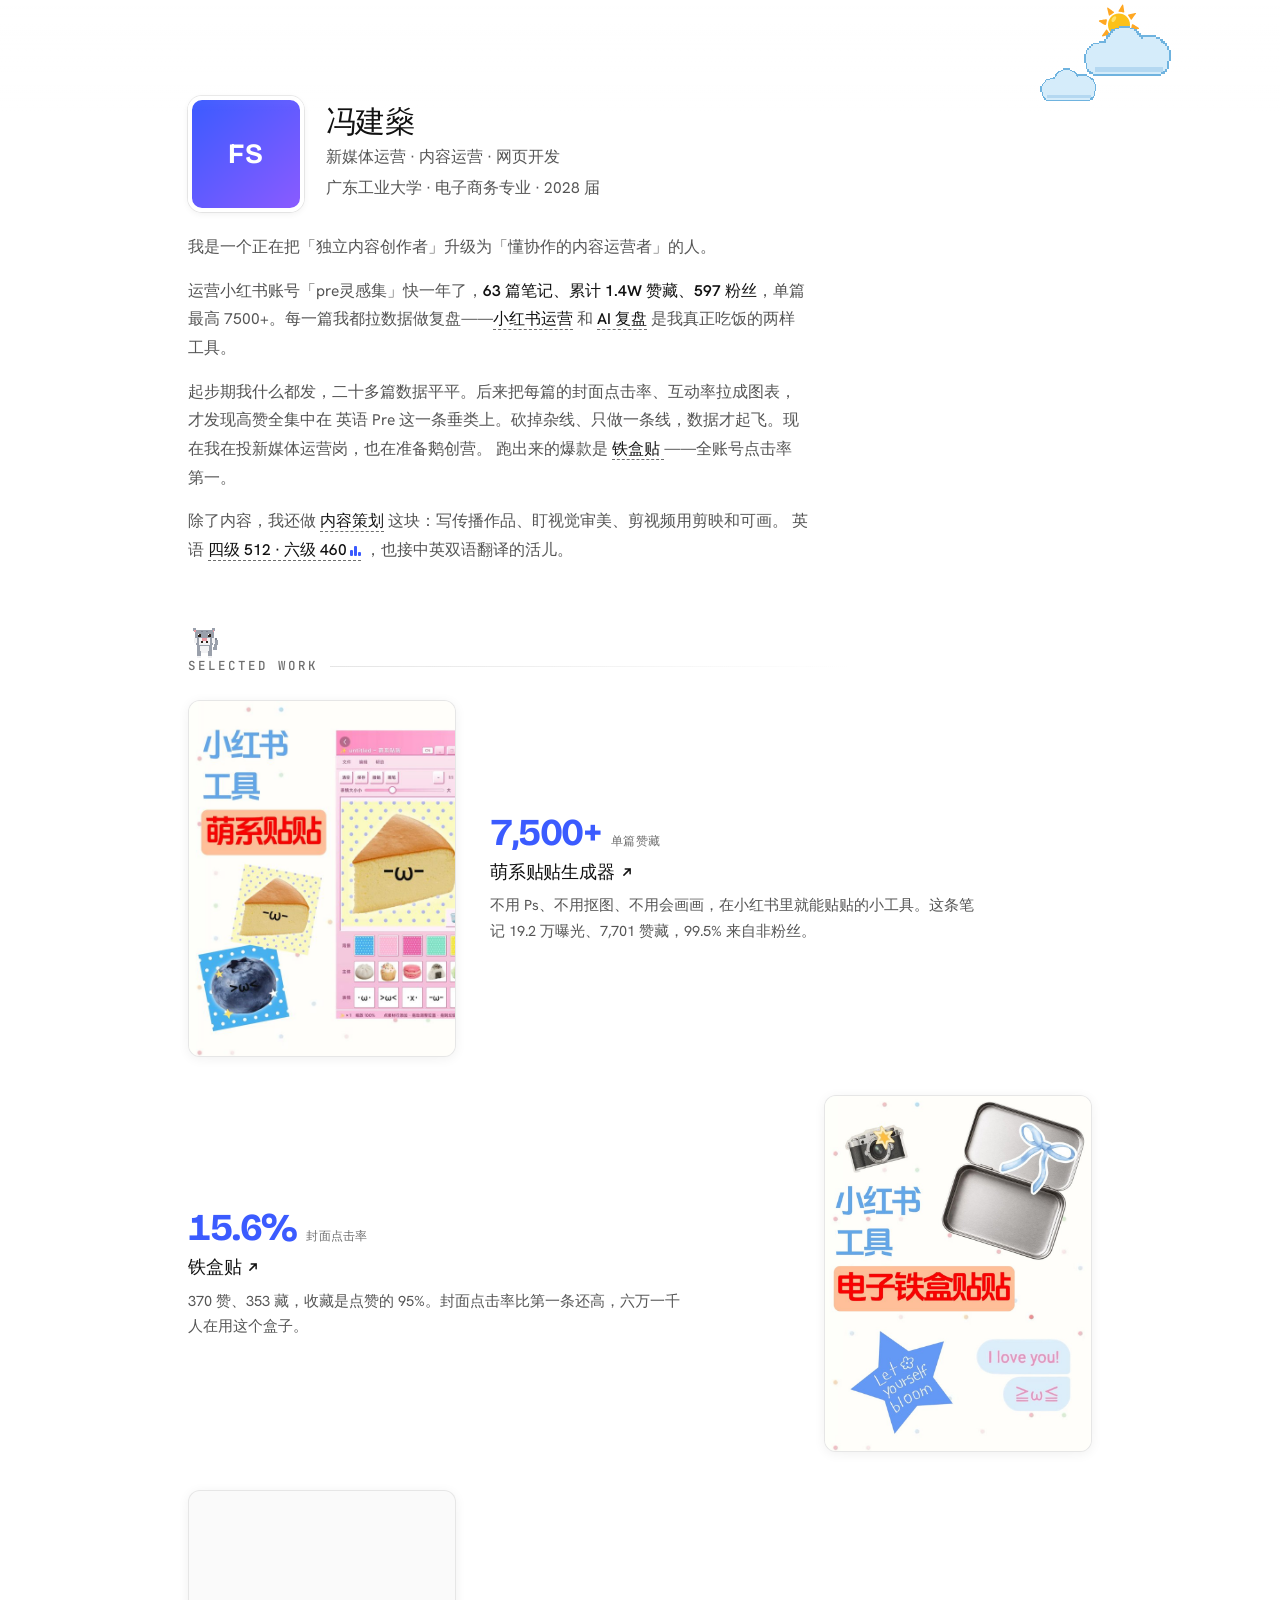
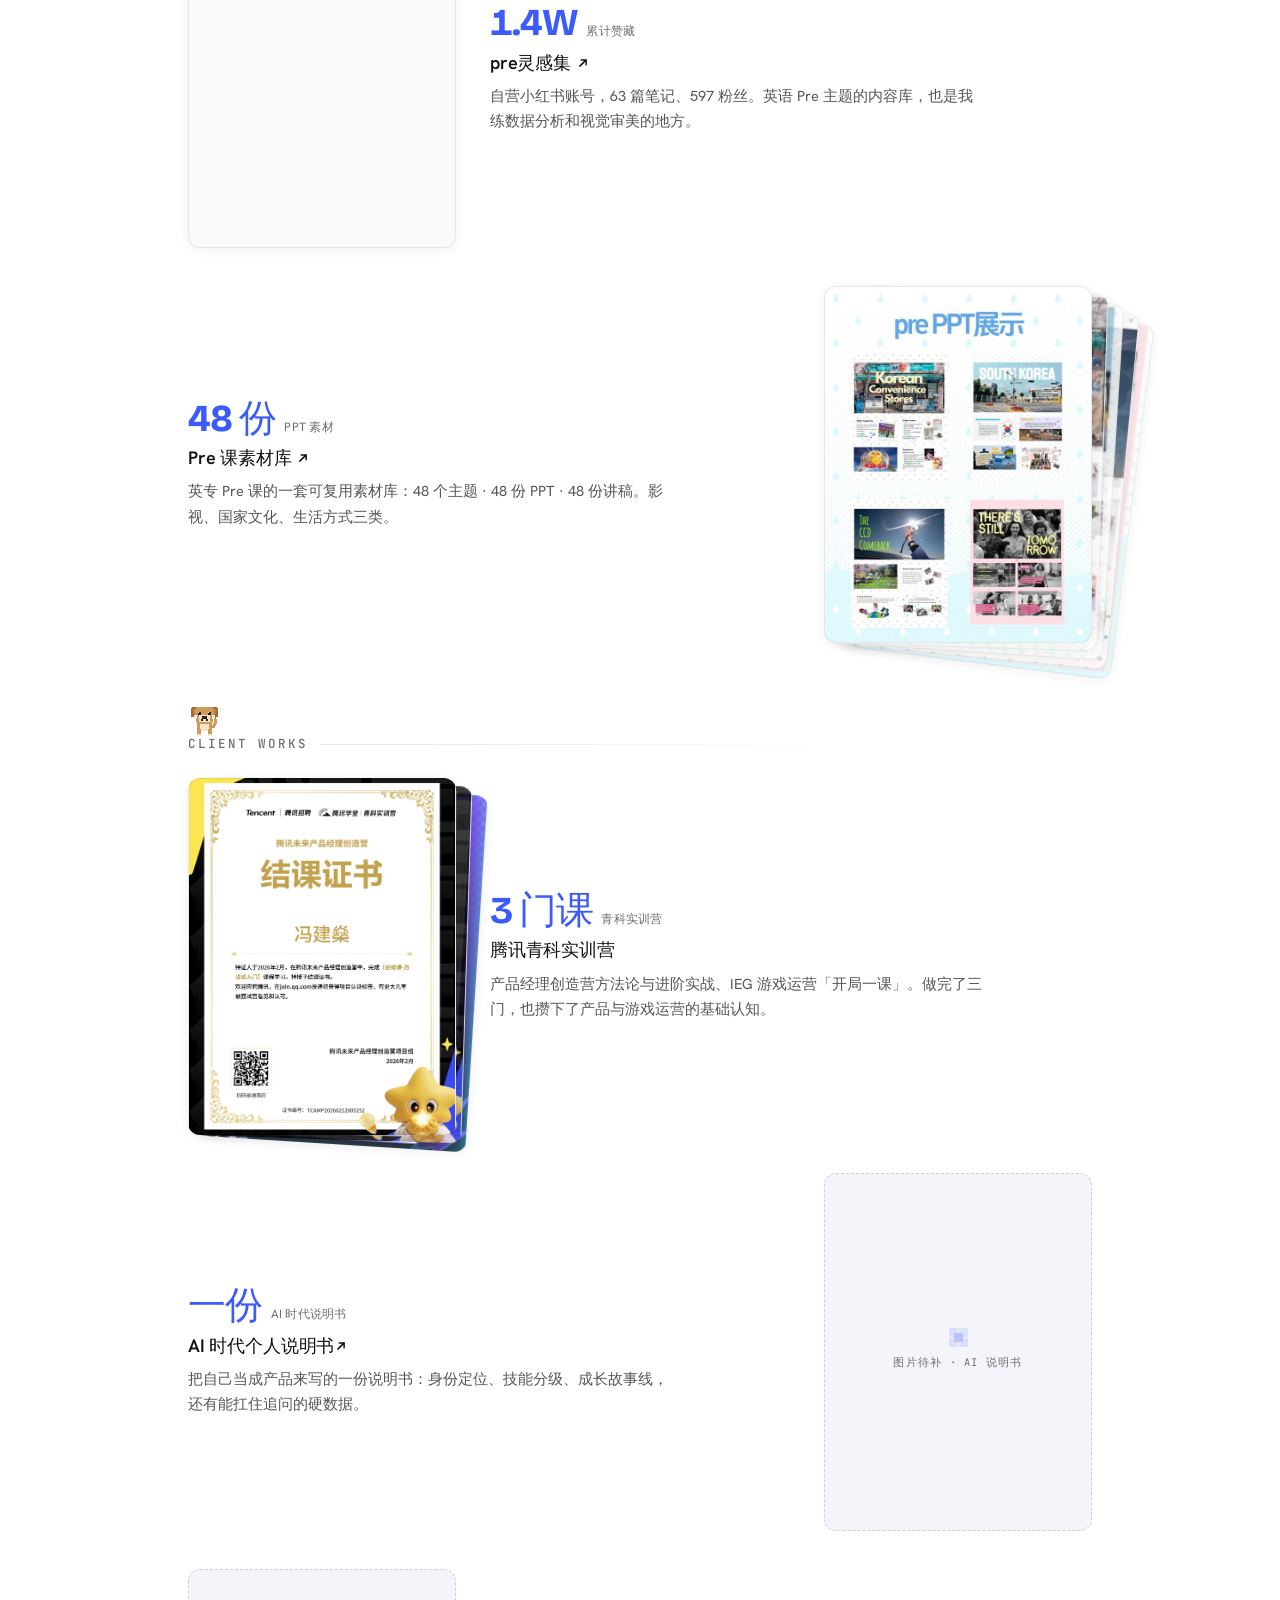
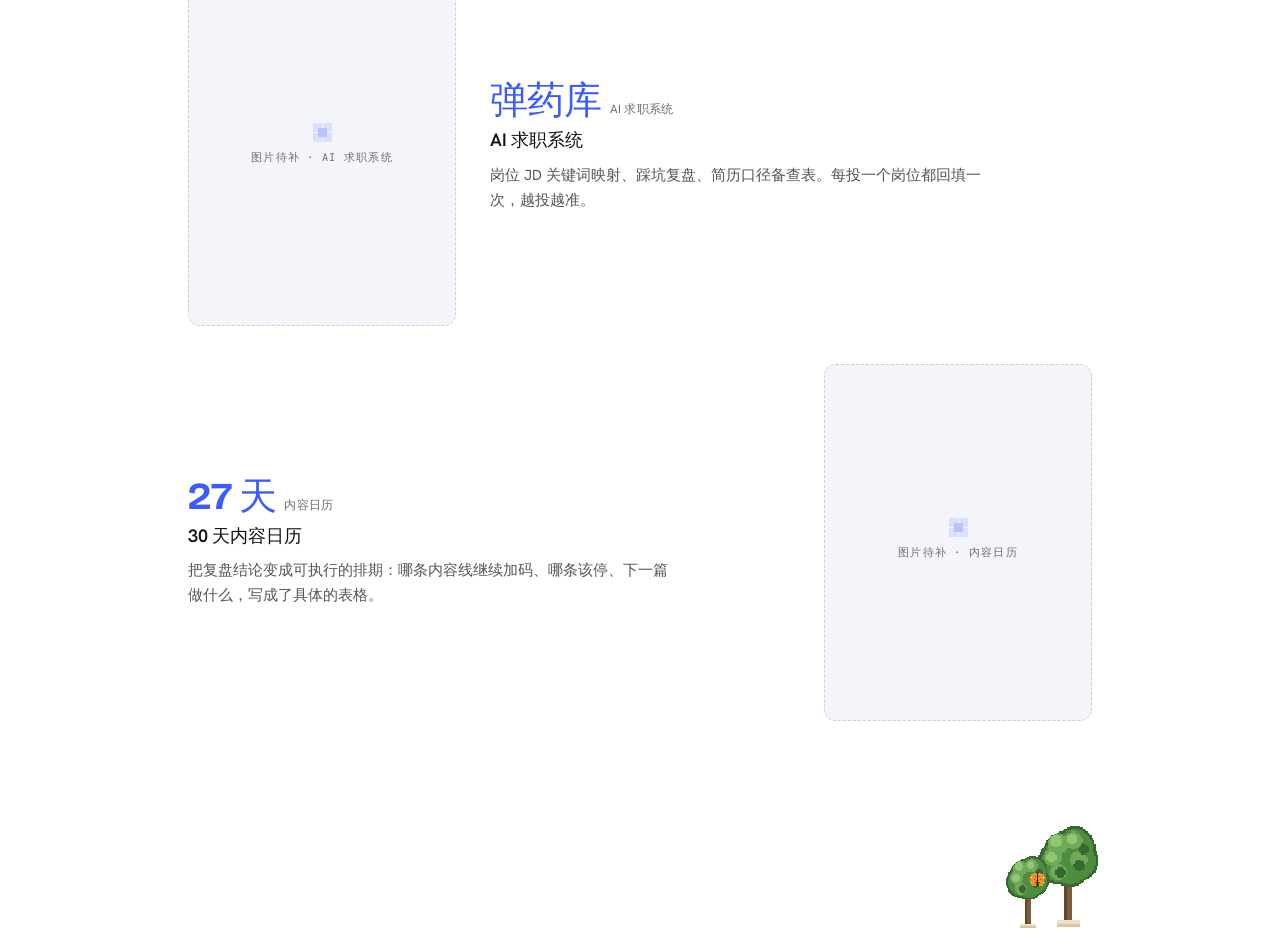
==== index.html @ 84326e99 "修数字滚动：成句文字不再滚，只滚指标大字；顺带修好 .cu 被图注样式吃掉的渲染 bug **原 bug**：数字滚动把 .work-body p 也扫进去了——滚动途中 06 节会显示 「0 次曝光" ====
<!doctype html>
<html lang="zh-CN">
<head>
<meta charset="utf-8">
<meta name="viewport" content="width=device-width, initial-scale=1">
<title>冯建燊 JACK · 个人作品集</title>
<meta name="description" content="冯建燊（JACK）个人作品集 —— 新媒体运营 / 内容运营 / 网页开发。63 篇小红书笔记、1.4W 赞藏、独立开发的贴纸工具与网页项目。">
<meta name="author" content="冯建燊 JACK">

<!-- 像素太阳 favicon（SVG 优先，PNG 兜底） -->
<link rel="icon" type="image/svg+xml" href="assets/img/favicon.svg">
<link rel="icon" type="image/png" sizes="32x32" href="assets/img/favicon.png">

<!-- 字体：已自托管在 assets/fonts/（latin 子集 woff2），断网也能正常显示。
     CSS 里保留了 Google Fonts 远程地址作为兜底源，本地加载失败时自动回退。 -->
<link rel="stylesheet" href="assets/css/tokens.css?v=20261115-18">
<link rel="stylesheet" href="assets/css/base.css?v=20261115-18">
<link rel="stylesheet" href="assets/css/home.css?v=20261115-18">
<link rel="stylesheet" href="assets/css/deco.css?v=20261115-18"></head>

<body>
<a class="skip-link" href="#content">跳到主要内容</a>

<!-- 右上角小箭头（复用符号） -->
<svg width="0" height="0" style="position:absolute" aria-hidden="true">
  <symbol id="i-arrow" viewBox="0 0 8 8">
    <path d="M1.5 6.5 6.5 1.5M6.5 1.5H2.6M6.5 1.5v3.9" fill="none" stroke="currentColor" stroke-width="1.2" stroke-linecap="round" stroke-linejoin="round"/>
  </symbol>
</svg>

<!-- 像素云（原站 PNG 贴图 + 滚动视差，见 deco.css / site.js） -->
<div class="deco cloud-1" aria-hidden="true"></div>
<div class="deco cloud-2" aria-hidden="true"></div>

<!-- 主题切换：手绘太阳 / 月亮（取自原站 SVG） -->
<button class="theme-toggle" id="theme-toggle" aria-label="切换深色模式" title="切换主题" type="button">
      <svg class="icon-sun" viewBox="0 0 128 128" aria-hidden="true"><path d="M37.41 41.95c-9.71 12.48-9.54 34.65 2.87 45.64c14.09 12.47 33.92 12.34 46.39.87c14.95-13.76 14.09-36.66.87-49.63c-13.29-13.04-37.04-13.72-50.13 3.12z" fill="#fcc11a"/><path d="M53 37.67c-3.84-1.7-8.04 2.93-9.87 6.09c-1.83 3.17-3.53 9.38.37 10.97c3.9 1.58 6.7-1.1 9.51-5.73c2.79-4.63 4.38-9.38-.01-11.33z" fill="#fee269"/><path d="M63 20.27c-.93 1.74-.62 3.08 1.23 3.52c1.85.44 13.36 2.31 14.33 2.37c1.41.09 1.93-.97 1.76-2.2c-.18-1.23-2.99-18.46-3.25-20.04S75.14.76 73.55 2.87S63.7 18.96 63 20.27z" fill="#ffa722"/><path d="M92.8 32.23c-1.81.56-1.76 1.67-.79 3.08c.97 1.41 7.65 11.6 8.26 12.31c.62.7 1.67.88 2.55-.18c.88-1.05 11.86-16.45 12.66-17.41c1.32-1.58.53-3.25-1.49-2.73c-1.54.41-20.05 4.58-21.19 4.93z" fill="#ffa722"/><path d="M106.6 61.86c-1.3-.74-2.99-.53-3.43 1.14c-.44 1.67-2.37 13.8-2.55 14.86s.62 2.11 1.93 1.85s19.45-2.95 20.66-3.25c2.11-.53 2.81-2.64.62-4.22c-1.42-1.03-16-9.68-17.23-10.38z" fill="#ffa722"/><path d="M92.09 90.6c1.4-.75 2.64-.18 2.99 1.41c.35 1.58 4.22 17.76 4.84 20.75c.31 1.5-1.41 2.73-2.81 1.85c-1.41-.88-16.69-11.53-17.67-12.4c-1.41-1.23-.43-2.51.26-3.16c1.4-1.33 11.07-7.74 12.39-8.45z" fill="#ffa722"/><path d="M49.54 99.48c-1.77-.17-2.29 1.41-2.02 2.81c.26 1.41 2.9 19.24 3.08 20.57c.26 1.93 2.29 2.73 3.6.79s10.35-16.4 11.08-17.76c1.32-2.46.35-2.99-.97-3.6c-1.31-.61-12.92-2.63-14.77-2.81z" fill="#ffa722"/><path d="M24.23 79c1.23-2.02 2.81-1.49 3.96.44c.78 1.32 7.38 10.2 8 11.16c.62.97.88 2.81-1.05 3.25c-1.95.45-17.68 4.58-20.14 5.02c-2.46.44-3.87-1.49-2.29-3.6c.92-1.24 10.82-15.12 11.52-16.27z" fill="#ffa722"/><path d="M20.89 63.7c2.25 1 3.31.64 3.78-.97c.62-2.11 2.46-11.78 2.55-13.98c.06-1.43-.53-2.81-2.73-2.46S6.47 48.85 4.45 49.55c-2.35.82-2.18 3.4-.62 4.22c1.85.97 15.47 9.23 17.06 9.93z" fill="#ffa722"/><path d="M48.23 26.78c1.27-1.01.88-2.46-.26-3.25c-1.14-.79-15.26-11-17.05-12.4c-1.58-1.23-3.52-.79-2.99 2.02c.38 2.02 4.88 19.7 5.19 20.92c.35 1.41 1.41 2.11 2.64 1.23c1.21-.87 11.15-7.46 12.47-8.52z" fill="#ffa722"/></svg>
      <svg class="icon-moon" viewBox="0 0 200 200" fill-rule="evenodd" clip-rule="evenodd" aria-hidden="true"><circle cx="100" cy="100" r="94.147" fill="#e4e2dc"/><clipPath id="tm-moon-clip"><circle cx="100" cy="100" r="94.147"/></clipPath><g clip-path="url(#tm-moon-clip)"><path d="M173.111-46.282l59.723 39.66 25.005 67.189-19.264 69.056-56.174 44.544-71.628 3.018-59.723-39.66-25.005-67.189L45.308 1.28l56.174-44.544 71.629-3.018z" fill="#f6f4ef"/></g><path d="M158.551 135.006l-4.072 2.503 6.822 5.83 1.8-4.404-4.55-3.929zM116.907 69.037l-6.653 4.089 11.145 9.525 2.941-7.195-7.433-6.419zM67.138 119.523l-4.542 2.791 7.61 6.503 2.007-4.912-5.075-4.382zM80.286 37.068l4.825-3.028-8.193-6.873-2.097 5.268 5.465 4.633zM143.466 148.273l5.198-3.261-8.826-7.403-2.259 5.674 5.887 4.99z" fill="#e4e2dc" fill-rule="nonzero"/><path d="M163.108 73.155l2.628 13.525-12.051 6.679-10.076-9.398 5.824-12.486 13.675 1.68zM83.672 53.684l-7.194 20.408-21.332-.919-5.99-20.976 17.63-12.045 16.886 13.532zM91.359 125.589l-5.626-25.934 22.927-13.364 19.794 17.674-10.692 24.288-26.403-2.664zM35.02 112.946l-3.955-14.875 12.902-8.012 11.929 9.923-5.53 14.145-15.346-1.181zM104.602 180.886l-15.004-13.214 8.155-17.962 20.044 2.111 4.233 19.268-17.428 9.797z" fill="#e4e2dc"/></svg>
    </button>

<!-- 左下角像素小鸟（滑翔 + 落地星星，见 deco.css / site.js） -->
<div class="bird" id="bird" aria-hidden="true">
  <div class="bird-lift">
    <span class="bird-stars"><span class="star star-1"></span><span class="star star-2"></span><span class="star star-3"></span></span>
    <svg data-art="bird"></svg>
  </div>
</div>

  <div class="page-shell">
  <main id="content" class="homepage">

    <!-- ============================================================
         MINIMAL 模式
         ============================================================ -->
    <article class="article">

      <!-- 头像 + 名字 -->
      <header class="page-header">
        <div class="profile-avatar" aria-hidden="true">FS</div>
        <div class="profile-info">
          <h1>冯建燊</h1>
          <p class="profile-role">新媒体运营 · 内容运营 · 网页开发</p>
          <p class="profile-meta">广东工业大学 · 电子商务专业 · 2028 届</p>
        </div>
      </header>

      <!-- 简介：kw span 是带 hover 彩蛋的关键词 -->
      <p>我是一个正在把「独立内容创作者」升级为「懂协作的内容运营者」的人。</p>

      <p>
        运营小红书账号「pre灵感集」快一年了，<strong>63 篇笔记、累计 1.4W 赞藏、597 粉丝</strong>，单篇最高
        7500+。每一篇我都拉数据做复盘——<span class="kw kw-react">小红书运营</span> 和
        <span class="kw kw-gsap">AI 复盘</span> 是我真正吃饭的两样工具。
      </p>

      <p>
        起步期我什么都发，二十多篇数据平平。后来把每篇的封面点击率、互动率拉成图表，才发现高赞全集中在
        英语 Pre 这一条垂类上。砍掉杂线、只做一条线，数据才起飞。现在我在投新媒体运营岗，也在准备鹅创营。
        跑出来的爆款是 <span class="kw kw-seo">铁盒贴
          <span class="kw-pop" aria-hidden="true">
            <span><span class="kw-pop-line">370 赞 · 353 藏</span><span class="kw-pop-sub">封面点击率 15.6% →</span></span>
          </span>
        </span>——全账号点击率第一。
      </p>

      <p>
        除了内容，我还做 <span class="kw kw-figma">内容策划</span> 这块：写传播作品、盯视觉审美、剪视频用剪映和可画。
        英语 <span class="kw kw-music">四级 512 · 六级 460<span class="kw-eq" aria-hidden="true"><span></span><span></span><span></span></span></span>
        ，也接中英双语翻译的活儿。
      </p>

      <!-- Selected work -->
      <section class="post-list has-mascot">
        <span class="section-mascot mascot-cat" aria-hidden="true"><svg viewBox="0 0 31 32"><g class="dog-tail"><rect x="24" y="20" width="4" height="3" fill="#9aa0ab"/><rect x="25" y="17" width="3" height="3" fill="#9aa0ab"/><rect x="26" y="14" width="3" height="4" fill="#9aa0ab"/><rect x="25" y="12" width="3" height="2" fill="#7d828e"/></g><rect x="9" y="17" width="14" height="9" fill="#9aa0ab"/><rect x="12" y="19" width="8" height="7" fill="#f2f2f4"/><rect x="9" y="24" width="4" height="7" fill="#9aa0ab"/><rect x="19" y="24" width="4" height="7" fill="#9aa0ab"/><rect x="9" y="29" width="4" height="2" fill="#f2f2f4"/><rect x="19" y="29" width="4" height="2" fill="#f2f2f4"/><g class="dog-head"><rect x="5" y="2" width="3" height="3" fill="#9aa0ab"/><rect x="6" y="4" width="2" height="2" fill="#e89aa4"/><rect x="23" y="2" width="3" height="3" fill="#9aa0ab"/><rect x="23" y="4" width="2" height="2" fill="#e89aa4"/><rect x="8" y="4" width="16" height="2" fill="#9aa0ab"/><rect x="7" y="6" width="18" height="10" fill="#9aa0ab"/><rect x="13" y="5" width="2" height="1" fill="#7d828e"/><rect x="17" y="5" width="2" height="1" fill="#7d828e"/><rect x="8" y="16" width="16" height="2" fill="#9aa0ab"/><rect x="6" y="12" width="3" height="4" fill="#f2f2f4"/><rect x="23" y="12" width="3" height="4" fill="#f2f2f4"/><rect x="11" y="12" width="10" height="6" fill="#f2f2f4"/><rect x="10" y="8" width="3" height="3" fill="#2a2018"/><rect x="19" y="8" width="3" height="3" fill="#2a2018"/><rect x="10" y="8" width="1" height="1" fill="#ffffff"/><rect x="19" y="8" width="1" height="1" fill="#ffffff"/><rect x="14" y="12" width="4" height="3" fill="#e89aa4"/><rect x="13" y="15" width="2" height="1" fill="#2a2018"/><rect x="17" y="15" width="2" height="1" fill="#2a2018"/></g></svg></span>
        <h2 class="post-list-title">Selected work</h2>
        <ul class="project-list work-list">
          <!-- 左列：钴蓝指标；标题链接整体可点 -->
          <li class="project-item">
            <a class="project-media" href="works/cute-face-grid.html"><img src="assets/img/shots/cute-face-grid-cover.jpg" alt="萌系贴贴生成器 小红书封面：萌系贴贴" loading="lazy" decoding="async"></a>
            <div class="project-body">
              <div class="project-year"><span>7,500+</span><span class="metric-label">单篇赞藏</span></div>
              <h3 class="project-title">
                <a class="project-title-link" href="works/cute-face-grid.html">
                  <span class="project-title-text">萌系贴贴生成器</span>
                  <svg class="project-title-arrow" width="10" height="10"><use href="#i-arrow"/></svg>
                </a>
              </h3>
              <p class="project-description">不用 Ps、不用抠图、不用会画画，在小红书里就能贴贴的小工具。这条笔记 19.2 万曝光、7,701 赞藏，99.5% 来自非粉丝。
              </p>
            </div>
          </li>
          <li class="project-item">
            <a class="project-media" href="works/tincase.html"><img src="assets/img/shots/tincase-cover.jpg" alt="铁盒贴 小红书封面：电子铁盒贴贴，两只铁皮盒和一台小相机" loading="lazy" decoding="async"></a>
            <div class="project-body">
              <div class="project-year"><span>15.6%</span><span class="metric-label">封面点击率</span></div>
              <h3 class="project-title">
                <a class="project-title-link" href="works/tincase.html">
                  <span class="project-title-text">铁盒贴</span>
                  <svg class="project-title-arrow" width="10" height="10"><use href="#i-arrow"/></svg>
                </a>
              </h3>
              <p class="project-description">370 赞、353 藏，收藏是点赞的 95%。封面点击率比第一条还高，六万一千人在用这个盒子。
              </p>
            </div>
          </li>
          <li class="project-item">
            <a class="project-media" href="https://xhslink.cn/o/8sBwI0HFjC2" target="_blank" rel="noopener noreferrer"><img src="assets/img/shots/pre-card.jpg" alt="pre灵感集 小红书账号卡片" loading="lazy" decoding="async"></a>
            <div class="project-body">
              <div class="project-year"><span>1.4W</span><span class="metric-label">累计赞藏</span></div>
              <h3 class="project-title">
                <a class="project-title-link" href="https://xhslink.cn/o/8sBwI0HFjC2" target="_blank" rel="noopener noreferrer">
                  <span class="project-title-text">pre灵感集</span>
                  <svg class="project-title-arrow" width="10" height="10"><use href="#i-arrow"/></svg>
                </a>
              </h3>
              <p class="project-description">自营小红书账号，63 篇笔记、597 粉丝。英语 Pre 主题的内容库，也是我练数据分析和视觉审美的地方。
              </p>
            </div>
          </li>
          
          <li class="project-item">
            <span class="project-media project-media--stack" data-deck tabindex="0" role="group" aria-label="Pre 课素材库 图片组，滚轮或方向键切换">
              <span class="stack-card" style="background-image:url('assets/img/shots/pre-ppt.jpg')"></span>
              <span class="stack-card" style="background-image:url('assets/img/shots/pre-ppt-s2.jpg')"></span>
              <span class="stack-card" style="background-image:url('assets/img/shots/pre-ppt-s3.jpg')"></span>
              <span class="stack-card" style="background-image:url('assets/img/shots/pre-ppt-s4.jpg')"></span>
              <span class="stack-card" style="background-image:url('assets/img/shots/pre-ppt-s5.jpg')"></span>
            </span>
            <div class="project-body">
              <div class="project-year"><span>48 份</span><span class="metric-label">PPT 素材</span></div>
              <h3 class="project-title">
                <a class="project-title-link" href="works/pre-grid.html">
                  <span class="project-title-text">Pre 课素材库</span>
                  <svg class="project-title-arrow" width="10" height="10"><use href="#i-arrow"/></svg>
                </a>
              </h3>
              <p class="project-description">英专 Pre 课的一套可复用素材库：48 个主题 · 48 份 PPT · 48 份讲稿。影视、国家文化、生活方式三类。
              </p>
            </div>
          </li>
        </ul>
      </section>

      <!-- Client works（超过 5 条自动出现 View all） -->
      <section class="post-list has-mascot">
        <span class="section-mascot mascot-dog" aria-hidden="true"><svg viewBox="0 0 31 32"><g class="dog-tail"><rect x="22" y="20" width="4" height="3" fill="#cf9b5d"/><rect x="24" y="18" width="3" height="3" fill="#cf9b5d"/><rect x="25" y="15" width="3" height="4" fill="#cf9b5d"/><rect x="24" y="13" width="3" height="2" fill="#a06d34"/></g><rect x="9" y="17" width="14" height="9" fill="#cf9b5d"/><rect x="12" y="19" width="8" height="7" fill="#f2e4c8"/><rect x="9" y="24" width="4" height="7" fill="#cf9b5d"/><rect x="19" y="24" width="4" height="7" fill="#cf9b5d"/><rect x="9" y="29" width="4" height="2" fill="#f2e4c8"/><rect x="19" y="29" width="4" height="2" fill="#f2e4c8"/><g class="dog-head"><rect x="3" y="4" width="6" height="9" fill="#a06d34"/><rect x="4" y="3" width="4" height="1" fill="#a06d34"/><rect x="23" y="4" width="6" height="9" fill="#a06d34"/><rect x="24" y="3" width="4" height="1" fill="#a06d34"/><rect x="5" y="5" width="3" height="5" fill="#b97f44"/><rect x="24" y="5" width="3" height="5" fill="#b97f44"/><rect x="8" y="3" width="16" height="2" fill="#cf9b5d"/><rect x="7" y="5" width="18" height="10" fill="#cf9b5d"/><rect x="8" y="15" width="16" height="2" fill="#cf9b5d"/><rect x="6" y="11" width="3" height="4" fill="#f2e4c8"/><rect x="23" y="11" width="3" height="4" fill="#f2e4c8"/><rect x="11" y="11" width="10" height="6" fill="#f2e4c8"/><rect x="10" y="8" width="3" height="3" fill="#2a2018"/><rect x="19" y="8" width="3" height="3" fill="#2a2018"/><rect x="10" y="8" width="1" height="1" fill="#ffffff"/><rect x="19" y="8" width="1" height="1" fill="#ffffff"/><rect x="14" y="12" width="4" height="3" fill="#2a2018"/><rect x="13" y="15" width="2" height="1" fill="#2a2018"/><rect x="17" y="15" width="2" height="1" fill="#2a2018"/></g></svg></span>
        <h2 class="post-list-title">Client works</h2>
        <ul class="project-list work-list">
          <li class="project-item">
            <span class="project-media project-media--stack" data-deck tabindex="0" role="group" aria-label="腾讯青科实训营 结课证书，滚轮或方向键切换">
              <span class="stack-card" style="background-image:url('assets/img/shots/tencent-pm-campus.webp')"></span>
              <span class="stack-card" style="background-image:url('assets/img/shots/tencent-pm-advanced.webp')"></span>
              <span class="stack-card" style="background-image:url('assets/img/shots/tencent-game-ops.webp')"></span>
            </span>
            <div class="project-body">
              <div class="project-year"><span>3 门课</span><span class="metric-label">青科实训营</span></div>
              <h3 class="project-title"><span class="project-title-text">腾讯青科实训营</span></h3>
              <p class="project-description">产品经理创造营方法论与进阶实战、IEG 游戏运营「开局一课」。做完了三门，也攒下了产品与游戏运营的基础认知。</p>
            </div>
          </li>
          <li class="project-item">
            <span class="project-media project-media--empty"><span>图片待补 · AI 说明书</span></span>
            <div class="project-body">
              <div class="project-year"><span>一份</span><span class="metric-label">AI 时代说明书</span></div>
              <h3 class="project-title"><a class="project-title-link" href="demo/ai-manual.html"><span class="project-title-text">AI 时代个人说明书</span><svg class="project-title-arrow" width="10" height="10"><use href="#i-arrow"/></svg></a></h3>
              <p class="project-description">把自己当成产品来写的一份说明书：身份定位、技能分级、成长故事线，还有能扛住追问的硬数据。</p>
            </div>
          </li>
          <li class="project-item">
            <span class="project-media project-media--empty"><span>图片待补 · AI 求职系统</span></span>
            <div class="project-body">
              <div class="project-year"><span>弹药库</span><span class="metric-label">AI 求职系统</span></div>
              <h3 class="project-title"><span class="project-title-text">AI 求职系统</span></h3>
              <p class="project-description">岗位 JD 关键词映射、踩坑复盘、简历口径备查表。每投一个岗位都回填一次，越投越准。</p>
            </div>
          </li>
          <li class="project-item">
            <span class="project-media project-media--empty"><span>图片待补 · 内容日历</span></span>
            <div class="project-body">
              <div class="project-year"><span>30 天</span><span class="metric-label">内容日历</span></div>
              <h3 class="project-title"><span class="project-title-text">30 天内容日历</span></h3>
              <p class="project-description">把复盘结论变成可执行的排期：哪条内容线继续加码、哪条该停、下一篇做什么，写成了具体的表格。</p>
            </div>
          </li>
        </ul>
      </section>
    </article>
  </main>
  </div>


<!-- 页底两棵树（点击摇晃）+ 蝴蝶 -->
<div class="garden" aria-hidden="true">
  <div class="tree tree-1" role="button" tabindex="0" aria-label="摇一摇大树"></div>
<div class="tree tree-2" role="button" tabindex="0" aria-label="摇一摇小树"></div>
        <span class="butterfly"><span class="bf-inner"><span class="bf-layer bf-wl"><svg viewBox="0 0 17 14"><rect x="5" y="1" width="3" height="1" fill="#ef8f2e"/><rect x="3" y="2" width="5" height="1" fill="#ef8f2e"/><rect x="2" y="3" width="6" height="1" fill="#ef8f2e"/><rect x="1" y="4" width="7" height="1" fill="#ef8f2e"/><rect x="1" y="5" width="7" height="1" fill="#ef8f2e"/><rect x="2" y="6" width="6" height="1" fill="#ef8f2e"/><rect x="3" y="7" width="4" height="1" fill="#ef8f2e"/><rect x="3" y="8" width="5" height="1" fill="#ef8f2e"/><rect x="2" y="9" width="5" height="1" fill="#ef8f2e"/><rect x="3" y="10" width="4" height="1" fill="#ef8f2e"/><rect x="4" y="11" width="3" height="1" fill="#ef8f2e"/><rect x="1" y="4" width="1" height="1" fill="#d2701d"/><rect x="1" y="5" width="1" height="1" fill="#d2701d"/><rect x="2" y="3" width="1" height="1" fill="#d2701d"/><rect x="2" y="6" width="1" height="1" fill="#d2701d"/><rect x="2" y="9" width="1" height="1" fill="#d2701d"/><rect x="3" y="8" width="1" height="1" fill="#d2701d"/><rect x="3" y="10" width="1" height="1" fill="#d2701d"/><rect x="6" y="3" width="1" height="1" fill="#9c4f15"/><rect x="6" y="9" width="1" height="1" fill="#9c4f15"/><rect x="5" y="6" width="1" height="1" fill="#9c4f15"/><rect x="3" y="4" width="1" height="1" fill="#fff"/><rect x="3" y="9" width="1" height="1" fill="#fff"/></svg></span><span class="bf-layer bf-wr"><svg viewBox="0 0 17 14"><rect x="9" y="1" width="3" height="1" fill="#ef8f2e"/><rect x="9" y="2" width="5" height="1" fill="#ef8f2e"/><rect x="9" y="3" width="6" height="1" fill="#ef8f2e"/><rect x="9" y="4" width="7" height="1" fill="#ef8f2e"/><rect x="9" y="5" width="7" height="1" fill="#ef8f2e"/><rect x="9" y="6" width="6" height="1" fill="#ef8f2e"/><rect x="10" y="7" width="4" height="1" fill="#ef8f2e"/><rect x="9" y="8" width="5" height="1" fill="#ef8f2e"/><rect x="10" y="9" width="5" height="1" fill="#ef8f2e"/><rect x="10" y="10" width="4" height="1" fill="#ef8f2e"/><rect x="10" y="11" width="3" height="1" fill="#ef8f2e"/><rect x="15" y="4" width="1" height="1" fill="#d2701d"/><rect x="15" y="5" width="1" height="1" fill="#d2701d"/><rect x="14" y="3" width="1" height="1" fill="#d2701d"/><rect x="14" y="6" width="1" height="1" fill="#d2701d"/><rect x="14" y="9" width="1" height="1" fill="#d2701d"/><rect x="13" y="8" width="1" height="1" fill="#d2701d"/><rect x="13" y="10" width="1" height="1" fill="#d2701d"/><rect x="10" y="3" width="1" height="1" fill="#9c4f15"/><rect x="10" y="9" width="1" height="1" fill="#9c4f15"/><rect x="11" y="6" width="1" height="1" fill="#9c4f15"/><rect x="13" y="4" width="1" height="1" fill="#fff"/><rect x="13" y="9" width="1" height="1" fill="#fff"/></svg></span><span class="bf-layer bf-body"><svg viewBox="0 0 17 14"><rect x="8" y="2" width="1" height="10" fill="#2e2418"/><rect x="8" y="1" width="1" height="1" fill="#2e2418"/><rect x="7" y="0" width="1" height="1" fill="#2e2418"/><rect x="9" y="0" width="1" height="1" fill="#2e2418"/><rect x="6" y="0" width="1" height="1" fill="#9c4f15"/><rect x="10" y="0" width="1" height="1" fill="#9c4f15"/></svg></span></span></span>
    </div>
</div>

<script src="assets/js/site.js?v=20261115-75"></script>
</body>
</html>
---- assets/css/tokens.css ----
/* ============================================================
   设计令牌 + 本地字体 —— 改配色 / 字体只动这里
   （冯建燊 · 个人作品集）
   ============================================================ */

@font-face {
  font-family: "Bricolage Grotesque";
  font-style: normal;
  font-weight: 400 800;
  font-stretch: 100%;
  font-display: swap;
  src: url("../fonts/BricolageGrotesque-w400_800.woff2") format("woff2"),
       url("https://fonts.gstatic.com/s/bricolagegrotesque/v9/3y9K6as8bTXq_nANBjzKo3IeZx8z6up5BeSl9D4dj_x9PpZBMlGIInE.woff2") format("woff2");
  unicode-range: U+0000-00FF, U+0131, U+0152-0153, U+02BB-02BC, U+02C6, U+02DA, U+02DC, U+0304, U+0308, U+0329, U+2000-206F, U+20AC, U+2122, U+2191, U+2193, U+2212, U+2215, U+FEFF, U+FFFD;
}
@font-face {
  font-family: "Hanken Grotesk";
  font-style: normal;
  font-weight: 400;
  font-stretch: normal;
  font-display: swap;
  src: url("../fonts/HankenGrotesk-w400.woff2") format("woff2"),
       url("https://fonts.gstatic.com/s/hankengrotesk/v12/ieVn2YZDLWuGJpnzaiwFXS9tYtpd59A.woff2") format("woff2");
  unicode-range: U+0000-00FF, U+0131, U+0152-0153, U+02BB-02BC, U+02C6, U+02DA, U+02DC, U+0304, U+0308, U+0329, U+2000-206F, U+20AC, U+2122, U+2191, U+2193, U+2212, U+2215, U+FEFF, U+FFFD;
}
@font-face {
  font-family: "Hanken Grotesk";
  font-style: normal;
  font-weight: 500;
  font-stretch: normal;
  font-display: swap;
  src: url("../fonts/HankenGrotesk-w500.woff2") format("woff2"),
       url("https://fonts.gstatic.com/s/hankengrotesk/v12/ieVn2YZDLWuGJpnzaiwFXS9tYtpd59A.woff2") format("woff2");
  unicode-range: U+0000-00FF, U+0131, U+0152-0153, U+02BB-02BC, U+02C6, U+02DA, U+02DC, U+0304, U+0308, U+0329, U+2000-206F, U+20AC, U+2122, U+2191, U+2193, U+2212, U+2215, U+FEFF, U+FFFD;
}
@font-face {
  font-family: "Hanken Grotesk";
  font-style: normal;
  font-weight: 600;
  font-stretch: normal;
  font-display: swap;
  src: url("../fonts/HankenGrotesk-w600.woff2") format("woff2"),
       url("https://fonts.gstatic.com/s/hankengrotesk/v12/ieVn2YZDLWuGJpnzaiwFXS9tYtpd59A.woff2") format("woff2");
  unicode-range: U+0000-00FF, U+0131, U+0152-0153, U+02BB-02BC, U+02C6, U+02DA, U+02DC, U+0304, U+0308, U+0329, U+2000-206F, U+20AC, U+2122, U+2191, U+2193, U+2212, U+2215, U+FEFF, U+FFFD;
}
@font-face {
  font-family: "JetBrains Mono";
  font-style: normal;
  font-weight: 400;
  font-stretch: normal;
  font-display: swap;
  src: url("../fonts/JetBrainsMono-w400.woff2") format("woff2"),
       url("https://fonts.gstatic.com/s/jetbrainsmono/v24/tDbv2o-flEEny0FZhsfKu5WU4zr3E_BX0PnT8RD8yKwBNntkaToggR7BYRbKPxDcwg.woff2") format("woff2");
  unicode-range: U+0000-00FF, U+0131, U+0152-0153, U+02BB-02BC, U+02C6, U+02DA, U+02DC, U+0304, U+0308, U+0329, U+2000-206F, U+20AC, U+2122, U+2191, U+2193, U+2212, U+2215, U+FEFF, U+FFFD;
}
@font-face {
  font-family: "JetBrains Mono";
  font-style: normal;
  font-weight: 500;
  font-stretch: normal;
  font-display: swap;
  src: url("../fonts/JetBrainsMono-w500.woff2") format("woff2"),
       url("https://fonts.gstatic.com/s/jetbrainsmono/v24/tDbv2o-flEEny0FZhsfKu5WU4zr3E_BX0PnT8RD8yKwBNntkaToggR7BYRbKPxDcwg.woff2") format("woff2");
  unicode-range: U+0000-00FF, U+0131, U+0152-0153, U+02BB-02BC, U+02C6, U+02DA, U+02DC, U+0304, U+0308, U+0329, U+2000-206F, U+20AC, U+2122, U+2191, U+2193, U+2212, U+2215, U+FEFF, U+FFFD;
}

/* =====================================================================
   设计令牌（Design tokens）— 改配色只动这里
   ===================================================================== */
:root {
  --page-padding: 1rem;
  --line-height: 1.6;

  --font-primary: "Hanken Grotesk", -apple-system, BlinkMacSystemFont, "PingFang SC", "Hiragino Sans GB", "Microsoft YaHei", "Noto Sans SC", "Source Han Sans SC", system-ui, sans-serif;
  --font-display: "Bricolage Grotesque", "Hanken Grotesk", "PingFang SC", "Hiragino Sans GB", "Microsoft YaHei", "Noto Sans SC", "Source Han Sans SC", sans-serif;
  --font-mono: "JetBrains Mono", ui-monospace, SFMono-Regular, Menlo, "PingFang SC", "Microsoft YaHei", "Noto Sans SC", monospace;

  /* 灰阶 */
  --grey1: #111;
  --grey2: #555;
  --grey3: #6e6e6e;
  --border: #e5e5e5;

  /* 页面 */
  --body-bg: #fff;
  --body-color: #111;
  --selection-color: #111;
  --selection-bg: #e5e5e5;
  --focus-color: rgba(0, 0, 0, 0.5);

  /* 主色（钴蓝）+ 组件表面 */
  --accent: #3b5bff;
  --toggle-track: #f1f1f3;
  --toggle-thumb: #fff;
  --chat-bubble: #f0f1f3;
  --chat-surface: #fafafa;
  --chat-surface-hover: #fff;
  --surface-border: rgba(0, 0, 0, 0.08);
  --surface-border-hover: rgba(0, 0, 0, 0.18);
  --photo-frame: #fff;

  /* 动效 */
  --ease-pop: cubic-bezier(0.34, 1.3, 0.64, 1);
  --ease-out: cubic-bezier(0.22, 1, 0.36, 1);

  /* ================================================================
     排版尺度 —— 以中文为基准的一级尺度，首页与详情页共用
     中文没有词间空格，字号/行距/行长三个值一旦偏了整页就"糊"，
     所以统一收在这里，只改这组值就能整站一起调。
     ================================================================ */
  --fs-display: 40px;      /* 详情页大标题上限 */
  --fs-h1: 30px;           /* 首页昵称 */
  --fs-h2: 28px;           /* 区块标题（编号同字号） */
  --fs-h3: 18px;           /* 作品名 / 小标题 */
  --fs-lead: 16px;         /* 导语、摘要首段 */
  --fs-body: 15.5px;       /* 正文 */
  --fs-body-s: 14.5px;     /* 次级正文、卡片说明 */
  --fs-cap: 12.5px;        /* 图注、口径 */
  --fs-label: 11px;        /* 等宽小标、眉标 */

  --lh-display: 1.2;       /* 大标题 */
  --lh-body: 1.85;         /* 中文正文：比拉丁常用的 1.6 松一档才不挤 */
  --lh-lead: 1.78;
  --lh-tight: 1.5;

  /* 行宽：中文一手能追回来的是 38-42 字，620px ≈ 40 字 @15.5px。
     超出这条线的正文一律收回到这里；数据、截图等横向内容照旧铺满版心。 */
  --measure: 620px;
  --measure-narrow: 32em;

  /* 中文正字距：小字号下略微放开，避免方块字黏成一团 */
  --track-cjk: 0.01em;

  /* 版心宽度：主题切换按钮 fixed 锚定用，须与 base.css 的 .page-shell 保持同步 */
  --shell-max: 1000px;

  color-scheme: light only;
}

[data-theme="dark"] {
  --body-bg: #0e0e12;
  --body-color: #eaeaea;
  --grey1: #eaeaea;
  --grey2: #94949d;
  --grey3: #787880;
  --border: #2a2a32;
  --selection-color: #f0f0f0;
  --selection-bg: #2a2a3a;
  --focus-color: rgba(255, 255, 255, 0.5);
  --accent: #6b8aff;
  --toggle-track: #23232c;
  --toggle-thumb: #3a3a48;
  --chat-bubble: #2a2a32;
  --chat-surface: #23232c;
  --chat-surface-hover: #2e2e3a;
  --surface-border: rgba(255, 255, 255, 0.12);
  --surface-border-hover: rgba(255, 255, 255, 0.22);
  --photo-frame: #2b2b33;
  color-scheme: dark;
}
---- assets/css/base.css ----
/* ============================================================
   基础层 —— reset / 骨架 / 模式开关 / 动效
   ============================================================ */

/* =====================================================================
   基础
   ===================================================================== */
*, *::before, *::after { margin: 0; padding: 0; box-sizing: border-box; border: 0 solid var(--border); }

html {
  font-size: 14px;
  background: var(--body-bg);
  color: var(--body-color);
  scroll-behavior: smooth;
  scroll-padding-top: 6rem;
}

body {
  overflow-y: scroll;
  /* 50vw 全出血横滑条会把滚动条宽度算进去，裁掉多出的几个像素 */
  overflow-x: hidden;
  /* 让页底的 garden（树+蝴蝶）锚定到文档末尾而不是首屏底部；
     top 锚定的装饰（日月/云）不受影响 */
  position: relative;
  line-height: var(--line-height);
  font-weight: 400;
  font-variant-numeric: tabular-nums;
  text-rendering: optimizeLegibility;
  -webkit-font-smoothing: antialiased;
  -moz-osx-font-smoothing: grayscale;
  font-synthesis: none;
  font-feature-settings: "kern" 1, "liga" 1, "calt" 1;
  font-family: var(--font-primary);
  min-height: 100%;
}

::selection { color: var(--selection-color); background: var(--selection-bg); }
::-webkit-scrollbar-track { background: transparent; }
::-webkit-scrollbar-thumb { background: transparent; border-radius: 100px; }
:hover::-webkit-scrollbar-thumb { background: rgba(0, 0, 0, 0.15); }
::-webkit-scrollbar-thumb:hover { background: rgba(0, 0, 0, 0.25); }

a { color: inherit; text-decoration: inherit; }
ul, ol { list-style: none; }
button { font: inherit; color: inherit; background: none; border: none; cursor: pointer; }
svg { display: block; }
img { display: block; max-width: 100%; height: auto; }

:where(a, button, [tabindex="0"]):focus-visible {
  outline: 2px solid var(--focus-color);
  outline-offset: 2px;
}

.skip-link {
  position: absolute;
  left: -9999px;
  top: 0;
  background: var(--grey1);
  color: var(--body-bg);
  padding: 8px 14px;
  border-radius: 0 0 8px 0;
  z-index: 100;
}
.skip-link:focus { left: 0; }

/* =====================================================================
   页面骨架：窄栏 + 顶部渐隐遮罩
   ===================================================================== */
/* 宽屏主栏：Minimal 1000px，Creative 1120px（≤900px 收回窄栏） */
.page-shell {
  position: relative;
  max-width: var(--shell-max, 1240px);
  margin: 0 auto;
  /* 底部 211px = 树高 111 + 文字与树冠之间 100px 空白 */
  padding: 96px 48px 211px;
  transition: opacity 0.25s ease;
}
/* 滚动内容从顶部渐隐出的那层白雾 */
.page-shell::before {
  content: "";
  pointer-events: none;
  z-index: 9;
  position: fixed;
  top: 0; left: 0; right: 0;
  height: 8rem;
  background: linear-gradient(180deg,
    var(--body-bg),
    color-mix(in srgb, var(--body-bg) 74%, transparent) 19%,
    color-mix(in srgb, var(--body-bg) 54%, transparent) 34%,
    color-mix(in srgb, var(--body-bg) 38%, transparent) 47%,
    color-mix(in srgb, var(--body-bg) 28%, transparent) 56.5%,
    color-mix(in srgb, var(--body-bg) 19%, transparent) 65%,
    color-mix(in srgb, var(--body-bg) 12%, transparent) 73%,
    color-mix(in srgb, var(--body-bg) 7%, transparent) 80%,
    color-mix(in srgb, var(--body-bg) 3%, transparent) 88%,
    transparent);
}


.homepage { display: flex; flex-direction: column; gap: 88px; }
.homepage > .article { gap: 15px; }
/* 宽屏节奏：段落贴紧、区块之间拉开 */
.homepage > .article > section { margin-top: 76px; }

/* 入场：逐块上浮 */
@keyframes staggerIn {
  from { opacity: 0; transform: translateY(8px); }
  to   { opacity: 1; transform: translateY(0); }
}
.homepage > .article > * { animation: staggerIn 0.42s var(--ease-out) both; }
.homepage > .article > :nth-child(1) { animation-delay: 0s; }
.homepage > .article > :nth-child(2) { animation-delay: 0.05s; }
.homepage > .article > :nth-child(3) { animation-delay: 0.1s; }
.homepage > .article > :nth-child(4) { animation-delay: 0.15s; }
.homepage > .article > :nth-child(5) { animation-delay: 0.2s; }
.homepage > .article > :nth-child(6) { animation-delay: 0.25s; }
.homepage > .article > :nth-child(7) { animation-delay: 0.3s; }
.homepage > .article > :nth-child(n + 8) { animation-delay: 0.35s; }
.homepage > section { animation: staggerIn 0.42s var(--ease-out) both; animation-delay: 0.45s; }
.homepage > footer { animation: staggerIn 0.42s var(--ease-out) both; animation-delay: 0.55s; }

/* =====================================================================
   模式切换胶囊（Minimal / Creative）
   ===================================================================== */
.mode-toggle {
  position: absolute;
  top: 26px;
  left: 48px;
  z-index: 30;
  display: inline-flex;
  align-items: center;
  padding: 2.5px;
  border-radius: 999px;
  background: var(--toggle-track);
  box-shadow: inset 0 1px 2px rgba(0, 0, 0, 0.06);
  width: fit-content;
}
.mode-btn {
  position: relative;
  z-index: 1;
  font-size: 11.5px;
  font-weight: 600;
  padding: 4px 14px;
  border-radius: 999px;
  color: var(--grey3);
  transition: color 0.25s ease;
}
.mode-btn.is-active { color: var(--grey1); }
.mode-thumb {
  position: absolute;
  top: 3px;
  left: 3px;
  height: calc(100% - 6px);
  width: calc(50% - 3px);
  border-radius: 999px;
  background: var(--toggle-thumb);
  box-shadow: 0 1px 4px rgba(0, 0, 0, 0.12);
  transition: transform 0.3s var(--ease-pop);
}
body.creative-mode .mode-thumb { transform: translateX(100%); }

/* 模式互斥显示 */
.creative-only { display: none; }
body.creative-mode .article,
body.creative-mode .site-footer { display: none; }
body.creative-mode .creative-only {
  display: block;
  animation: fvIn 0.4s var(--ease-out) both;
}


/* =====================================================================
   横向溢出兜底：轮播卡组的堆叠卡片设计上就探出卡片右缘，
   窄屏下宁可把探出部分裁在视口边，也绝不出现横向滚动条。
   clip 只裁不建滚动容器（比 hidden 干净）；旧浏览器回退 hidden。
   ===================================================================== */
html, body { overflow-x: clip; }
@supports not (overflow: clip) {
  html, body { overflow-x: hidden; }
}

/* =====================================================================
   数字滚动：.cu 是 JS 从文本里拆出来的数字片段。
   inline-block + tabular-nums 让数字滚动时宽度稳定（终值宽度由 JS
   以 min-width 预留），整段文字不会在滚动过程中被顶来顶去。
   ===================================================================== */
.cu {
  display: inline-block;
  /* 右对齐：reserved 宽度按终值算，滚到中途数字比终值窄，
     若左对齐，单位符号（%、+、s）与数字之间会露出一道缝；
     右对齐后数字自己往右长，单位始终贴着数字。 */
  text-align: right;
  font-variant-numeric: tabular-nums;
  vertical-align: baseline;
  line-height: inherit;
}
---- assets/css/home.css ----
/* ============================================================
   简历页
   ============================================================ */

/* =====================================================================
   Minimal 模式：头像 + 简介段落
   ===================================================================== */
.article { display: flex; flex-direction: column; gap: 32px; }
.article > header {
  display: flex;
  flex-direction: row;
  align-items: center;
  gap: 22px;
  margin-bottom: 6px;
}
.profile-avatar {
  width: 116px;
  height: 116px;
  border-radius: 14px;
  border: 4px solid var(--photo-frame);
  box-shadow: 0 0 0 1px rgba(0, 0, 0, 0.08), 0 2px 7px rgba(0, 0, 0, 0.06);
  background: linear-gradient(135deg, var(--accent), #8a5bff);
  color: #fff;
  display: grid;
  place-items: center;
  font-family: var(--font-display);
  font-weight: 700;
  font-size: 28px;
  letter-spacing: 0.02em;
  flex-shrink: 0;
  /* 用真实头像时：把上面的占位渐变换成 background-image，路径写到
     assets/img/ 下，例如 background-image: url("../img/avatar.jpg")；
     同时删掉上面的占位渐变。 */
}
.profile-info { display: flex; flex-direction: column; gap: 3px; min-width: 0; }
.profile-info h1 {
  font-family: var(--font-display);
  font-weight: 700;
  font-size: var(--fs-h1);
  letter-spacing: -0.02em;
  color: var(--grey1);
  line-height: 1.15;
}
.profile-role { color: var(--grey3); font-size: 15px; line-height: 1.35; }

/* 正文：中文正文按 --lh-body（1.85）走，行宽收在 --measure（≈40 字）内。
   段间距由 .homepage > .article 的 gap 控制，这里不再叠 margin。 */
.article p, .article li {
  font-size: var(--fs-body);
  line-height: var(--lh-body);
  letter-spacing: var(--track-cjk);
  color: var(--grey2);
  text-wrap: pretty;
  max-width: var(--measure);
}
.article p strong { font-weight: 600; color: var(--grey1); }

/* —— 关键词 hover 小彩蛋 —— */
.kw {
  position: relative;
  color: var(--grey1);
  font-weight: 500;
  cursor: default;
  isolation: isolate;
}
.kw:hover { z-index: 70; }
.kw-figma, .kw-gsap, .kw-react, .kw-seo, .kw-ds, .kw-music {
  border-bottom: 1px dashed var(--grey3);
}

/* Figma：hover 画出画板选中框 + 四角手柄 */
.kw-figma::before, .kw-figma::after {
  content: "";
  position: absolute;
  opacity: 0;
  pointer-events: none;
  transition: opacity 0.12s ease;
}
.kw-figma::before { inset: -1px -4px; border: 1.2px solid #0d99ff; }
.kw-figma::after {
  inset: -4px -7px;
  background:
    linear-gradient(#fff, #fff) left 1px top 1px / 4px 4px,
    linear-gradient(#fff, #fff) right 1px top 1px / 4px 4px,
    linear-gradient(#fff, #fff) left 1px bottom 1px / 4px 4px,
    linear-gradient(#fff, #fff) right 1px bottom 1px / 4px 4px,
    linear-gradient(#0d99ff, #0d99ff) left top / 6px 6px,
    linear-gradient(#0d99ff, #0d99ff) right top / 6px 6px,
    linear-gradient(#0d99ff, #0d99ff) left bottom / 6px 6px,
    linear-gradient(#0d99ff, #0d99ff) right bottom / 6px 6px;
  background-repeat: no-repeat;
}
.kw-figma:hover { border-bottom-color: transparent; }
.kw-figma:hover::before, .kw-figma:hover::after { opacity: 1; }

/* 关键词弹出小卡片（如 “#1 on Google”） */
.kw-pop {
  position: absolute;
  left: 50%;
  bottom: calc(100% + 10px);
  transform: translateX(-50%) translateY(4px) scale(0.96);
  display: flex;
  align-items: center;
  gap: 9px;
  padding: 7px 12px;
  border-radius: 10px;
  background: var(--chat-surface);
  border: 1px solid var(--surface-border);
  box-shadow: 0 10px 24px rgba(0, 0, 0, 0.1);
  white-space: normal;
  max-width: 240px;
  opacity: 0;
  pointer-events: none;
  transition: opacity 0.16s ease, transform 0.2s var(--ease-pop);
  z-index: 80;
}
.kw:hover .kw-pop { opacity: 1; transform: translateX(-50%) translateY(0) scale(1); }
.kw-pop-line { display: block; font-weight: 600; font-size: 12px; color: var(--grey1); line-height: 1.2; }
.kw-pop-sub  { display: block; font-family: var(--font-mono); font-size: 9.5px; color: var(--grey3); margin-top: 2px; }

/* 音乐均衡器小动画 */
.kw-eq { display: inline-flex; align-items: flex-end; gap: 1.5px; height: 10px; margin-left: 3px; vertical-align: -1px; }
.kw-eq span {
  width: 2.5px;
  background: var(--accent);
  border-radius: 1px;
  animation: eqBounce 0.9s ease-in-out infinite;
}
.kw-eq span:nth-child(1) { height: 60%; animation-delay: 0s; }
.kw-eq span:nth-child(2) { height: 100%; animation-delay: 0.15s; }
.kw-eq span:nth-child(3) { height: 40%; animation-delay: 0.3s; }
@keyframes eqBounce {
  0%, 100% { transform: scaleY(0.5); }
  50%      { transform: scaleY(1); }
}

/* =====================================================================
   区块标题（等宽小写字距）+ 项目列表
   ===================================================================== */
.post-list { display: flex; flex-direction: column; }
.post-list-title {
  display: flex;
  align-items: center;
  gap: 12px;
  font-family: var(--font-mono);
  font-size: 12.5px;
  font-weight: 500;
  letter-spacing: 0.16em;
  text-transform: uppercase;
  color: var(--grey3);
}
/* 标签右侧一条渐隐细线：把 "Selected work" 从一句话变成一节的开头 */
.post-list-title::after {
  content: "";
  flex: 1 1 auto;
  height: 1px;
  margin-top: 1px;
  background: linear-gradient(90deg, var(--border), transparent 68%);
}
.project-list {
  display: grid;
  grid-template-columns: repeat(2, minmax(0, 1fr));
  gap: 26px 48px;
  margin-top: 24px;
}

/* =====================================================================
   区块吉祥物（复刻原站）：小狗蹲在 Client works 标题上方，
   平时头周期性甩动、尾巴一直摇；hover 时跳一下 + 歪头 + 尾巴加速，
   并飘出一颗像素爱心。离屏时由 site.js 加 .anim-paused 暂停动画。
   ===================================================================== */
.has-mascot { position: relative; }
.section-mascot {
  position: absolute;
  left: 0;
  bottom: calc(100% - 3px);
  width: 32px;
  z-index: 5;
  pointer-events: none;
  image-rendering: pixelated;
}
.section-mascot svg { width: 100%; height: auto; display: block; shape-rendering: crispEdges; }
/* 头：每隔几秒甩一甩；尾巴：一直摇 */
.dog-head { transform-box: fill-box; transform-origin: 50% 92%; animation: dogShake 5s ease-in-out infinite; }
.dog-tail { transform-box: fill-box; transform-origin: 12% 88%; animation: dogWag 0.45s ease-in-out infinite alternate; }
@keyframes dogShake {
  0%, 68%, 100% { transform: rotate(0deg); }
  74% { transform: rotate(-10deg); }
  80% { transform: rotate(10deg); }
  86% { transform: rotate(-7deg); }
  92% { transform: rotate(4deg); }
}
@keyframes dogWag { from { transform: rotate(-12deg); } to { transform: rotate(16deg); } }
/* hover 互动层：小狗可悬停 */
.mascot-dog, .mascot-cat { pointer-events: auto; }
/* hover 飘出的像素爱心（mask 出心形，floatUp 上浮消散） */
.mascot-dog::after, .mascot-cat::after {
  content: "";
  position: absolute;
  left: 20px;
  top: -10px;
  width: 9px;
  height: 8px;
  background: #ef5f7a;
  mask: url("data:image/svg+xml,%3Csvg xmlns='http://www.w3.org/2000/svg' viewBox='0 0 7 6' shape-rendering='crispEdges'%3E%3Cpath d='M1 0h2v1H1zM4 0h2v1H4zM0 1h7v2H0zM1 3h5v1H1zM2 4h3v1H2zM3 5h1v1H3z'/%3E%3C/svg%3E") center / contain no-repeat;
  opacity: 0;
  pointer-events: none;
}
.mascot-dog:hover::after, .mascot-cat:hover::after { animation: floatUp 1.3s ease-out both; }
.mascot-dog:hover .dog-head, .mascot-cat:hover .dog-head { animation: dogTilt 1.4s ease-in-out infinite; }
.mascot-dog:hover .dog-tail, .mascot-cat:hover .dog-tail { animation-duration: 0.14s; }
.mascot-dog:hover svg, .mascot-cat:hover svg { animation: mascotHop 0.45s cubic-bezier(0.3, 1.5, 0.5, 1); }
@keyframes floatUp {
  0%   { opacity: 0; transform: translateY(4px) scale(0.6); }
  20%  { opacity: 1; transform: translateY(0) scale(1); }
  75%  { opacity: 1; }
  100% { opacity: 0; transform: translateY(-14px) scale(1); }
}
@keyframes dogTilt {
  0%, 100% { transform: rotate(-13deg); }
  50%      { transform: rotate(-9deg) translateY(-0.5px); }
}
@keyframes mascotHop {
  0%, 100% { transform: translateY(0); }
  40%      { transform: translateY(-4px); }
}
/* 离屏 / 滚动时冻结（site.js 切 .anim-paused） */
.anim-paused, .anim-paused * { animation-play-state: paused; }

/* =====================================================================
   Selected work：图文交替卡片流 —— 奇数行图左文右，偶数行文左图右
   ===================================================================== */
.work-list {
  display: flex;
  flex-direction: column;
  gap: 38px;
}
.work-list .project-item {
  display: flex;
  align-items: center;
  gap: 34px;
  /* 解除 .article li 的行长上限；文字列拿到 602px，
     和正文的 --measure（620）同一档，整页只有一种"阅读宽度" */
  max-width: none;
}
.work-list .project-item:nth-child(even) { flex-direction: row-reverse; }
.project-media {
  flex: 0 0 268px;
  aspect-ratio: 3 / 4;
  border-radius: 12px;
  overflow: hidden;
  border: 1px solid var(--surface-border);
  background: var(--chat-surface);
  box-shadow: 0 2px 12px rgba(0, 0, 0, 0.06);
  display: block;
  position: relative;
  z-index: 1;
}
.project-media img {
  width: 100%;
  height: 100%;
  object-fit: cover;
  display: block;
  transition: transform 0.35s var(--ease-out);
}
.project-media:hover img { transform: scale(1.04); }
.project-media--empty {
  display: flex;
  flex-direction: column;
  align-items: center;
  justify-content: center;
  gap: 12px;
  padding: 0 20px;
  border: 1px dashed color-mix(in srgb, var(--grey1) 16%, transparent);
  background: color-mix(in srgb, var(--accent) 3%, var(--chat-surface));
  box-shadow: none;
  font-family: var(--font-mono);
  font-size: 10.5px;
  line-height: 1.7;
  letter-spacing: 0.12em;
  color: var(--grey3);
  text-align: center;
}
/* 占位图中间一个小方块，和像素装饰同一个语气，不再是一块空灰底 */
.project-media--empty::before {
  content: "";
  display: block;
  width: 9px;
  height: 9px;
  background: color-mix(in srgb, var(--accent) 32%, transparent);
  box-shadow:
    -5px -5px 0 0 color-mix(in srgb, var(--accent) 14%, transparent),
     5px -5px 0 0 color-mix(in srgb, var(--accent) 14%, transparent),
    -5px  5px 0 0 color-mix(in srgb, var(--accent) 14%, transparent),
     5px  5px 0 0 color-mix(in srgb, var(--accent) 14%, transparent);
}

/* 堆叠卡组（仿小红书卡片堆）：主卡在上，底下两张从右缘斜着探出；
   squish/rotate 走 transform，不与视差冲突 */
.project-media--stack {
  overflow: visible;
  border: none;
  background: none;
  box-shadow: none;
}
/* 卡片的位置由 JS 按轮播状态设置（transform 过渡滑入滑出） */
.project-media--stack .stack-card {
  position: absolute;
  inset: 0;
  border-radius: 12px;
  border: 1px solid var(--surface-border);
  background: var(--chat-surface) center / cover no-repeat;
  box-shadow: 0 2px 12px rgba(0, 0, 0, 0.06);
  transition: transform 0.42s cubic-bezier(0.22, 1, 0.36, 1);
  will-change: transform;
}
/* 指标：标题上方的一行（钴蓝数字 + 灰色口径）
   数字改用显示字体：等宽体在大字号下像终端输出，会和作品名抢注意力 */
.work-list .project-year {
  display: flex;
  align-items: baseline;
  gap: 9px;
  margin-bottom: 7px;
}
.work-list .project-year::before { content: none; }
.work-list .project-year > span:first-child {
  position: static;
  font-family: var(--font-display);
  font-weight: 700;
  font-size: 38px;   /* 数据大字（钴蓝） */
  line-height: 1;
  letter-spacing: -0.03em;
}
.work-list .metric-label { position: static; font-size: 12px; letter-spacing: 0.02em; }
/* 文字列弹性撑满到右边缘（解除正文的行长上限，仅限作品列表） */
.work-list .project-body { flex: 1; min-width: 0; gap: 0; }
.work-list .project-description {
  max-width: 34em;
  margin-top: 8px;
  font-size: var(--fs-body-s);
  line-height: 1.75;
}
.project-item {
  display: flex;
  flex-direction: row;
  column-gap: 32px;
  position: relative;
}
.project-year {
  color: var(--grey3);
  font-family: var(--font-mono);
  font-size: 13px;
  flex-shrink: 0;
  white-space: nowrap;
  position: relative;
}
/* 左列宽度按 "0000  0000" 撑住，指标文字叠在上面，换项目时列宽稳定 */
.project-year::before { content: "0000  0000"; visibility: hidden; }
.project-year > span:first-child {
  position: absolute;
  left: 0;
  top: 0;
  color: var(--accent);
  font-weight: 500;
  letter-spacing: -0.01em;
  white-space: normal;
  overflow-wrap: anywhere;
}
.metric-label {
  position: absolute;
  left: 0;
  top: 16px;
  color: var(--grey3);
  font-family: var(--font-primary);
  font-size: 10px;
  letter-spacing: 0;
  white-space: normal;
}
.project-body { display: flex; flex-direction: column; gap: 4px; min-width: 0; }
.project-title {
  display: flex;
  align-items: baseline;
  gap: 8px;
  font-size: 14px;
  font-weight: 400;
  color: var(--grey1);
  white-space: nowrap;
}
/* Selected work 的作品标题：18px / 600，比说明文字明显高一档 */
.work-list .project-title {
  font-size: var(--fs-h3);
  font-weight: 600;
  letter-spacing: -0.01em;
  line-height: 1.4;
}
.project-title-link { color: inherit; text-decoration: none; }
.project-title-link::after { content: ""; position: absolute; inset: 0; }
.project-title-text {
  color: var(--grey1);
  border-bottom: 1px solid transparent;
  transition: border-color 0.12s ease;
}
.project-title-link:hover .project-title-text { border-bottom-color: var(--accent); }
.project-title-arrow {
  display: inline-block;
  width: 10px;
  height: 10px;
  margin-left: 2px;
  position: relative;
  top: -1px;
  transition: transform 0.2s cubic-bezier(0.25, 1, 0.5, 1);
}
.project-title-link:hover .project-title-arrow { transform: translate(2px, -2px); }
.project-description {
  font-size: var(--fs-body-s);
  color: var(--grey2);
  line-height: 1.7;
}

/* ---------- 中文排版适配 ---------- */
/* 负字距是给拉丁字母设计的，中文方块字会被挤在一起，这里归零 */
.article p, .article li, .kw, .kv, .project-desc { letter-spacing: 0; }
/* 标签类的小字正字距在中文下会散开，收敛一点 */
.project-year, .project-tag, .label { letter-spacing: 0.02em; }
/* 中文长词/长标题允许断行 */
.project-title, .article p { overflow-wrap: anywhere; }

/* ============================================================
   中文版新增样式（冯建燊 · 个人作品集）
   ============================================================ */

/* 学校 · 专业 · 届别 */
.profile-meta {
  color: var(--grey3);
  font-size: 12.5px;
  line-height: 1.45;
  margin-top: 0;
}
/* 正文里的重点数据 */
.article strong {
  font-weight: 600;
  color: var(--grey1);
}
---- assets/css/deco.css ----
/* ============================================================
   像素装饰 + 响应式断点
   ============================================================ */

/* =====================================================================
   像素装饰：云 / 主题切换（太阳·月亮）/ 小鸟
   ===================================================================== */
.deco { position: absolute; z-index: 11; pointer-events: none; image-rendering: pixelated; }
/* 云朵 = 原站的 54×30 PNG 贴图（assets/img/cloud.png），absolute 随文档滚走。
   层级 11 > 日月按钮的 10：云盖住日月的下半截，构成原站的「探头」构图
   （实测原站：cloud z-11 / toggle z-10，偏移相对视口中心固定）。
   偏移按版心右缘换算：原站版心右缘 = 50%+270，云-1 左缘 210 = 右缘-60，
   日月 226 = 右缘-44，小云 168 = 右缘-102 */
.cloud-1 { top: 22px; left: calc(50% + var(--shell-max) / 2 - 60px); width: 100px; height: 56px; background: url("../img/cloud.png") 0 0 / 100% 100% no-repeat; }
.cloud-2 { top: 66px; left: calc(50% + var(--shell-max) / 2 - 102px); width: 64px;  height: 36px; background: url("../img/cloud.png") 0 0 / 100% 100% no-repeat; }

/* 主题切换：手绘太阳/月亮。原站的按钮藏在云后（z-10 < 云 z-11），
   只有上半截露出来；被云盖住的部分照样能点（云 pointer-events:none）。
   absolute 让它跟云一起滚走——和原站一致；点击时按钮必然在视口内，
   排水圆盘的收缩终点取按钮中心，坐标始终有效 */
.theme-toggle {
  position: absolute;
  top: 2px;
  left: calc(50% + var(--shell-max) / 2 - 44px);
  z-index: 10;
  width: 46px;
  height: 46px;
  display: grid;
  place-items: center;
  transition: transform 0.2s var(--ease-pop);
  pointer-events: auto;
}
.theme-toggle:hover  { transform: scale(1.12); }
.theme-toggle:active { transform: scale(0.94); }
/* 两枚图标叠在同一格交叉淡入：透明度先行（180ms），旋转随后落位（320ms），
   光芒让旋转可读 —— 像一颗天体让位给另一颗，而不是显示层硬切。 */
.theme-toggle svg { grid-area: 1 / 1; width: 42px; height: 42px; }
.theme-toggle .icon-moon { opacity: 0; transform: scale(0.6) rotate(-60deg); }
html[data-theme="dark"] .theme-toggle .icon-sun  { opacity: 0; transform: scale(0.6) rotate(60deg); }
html[data-theme="dark"] .theme-toggle .icon-moon { opacity: 1; transform: none; }
.theme-toggle svg {
  transition: opacity 180ms ease, transform 320ms cubic-bezier(0.23, 1, 0.32, 1);
}

/* =====================================================================
   戳云彩（复刻原站 play.js）：大云是乌云，戳一下压扁+闪电+阵雨+雷声；
   小云飘毛毛雨（夜里下雪），1.6 秒内戳三下也会打雷。
   squish 用独立的 scale 属性做动画，和视差写的 transform 互不覆盖。
   ===================================================================== */
/* mask = 云朵 PNG 自身的形状：雨幕/闪电只显示在云体内，
   透明角落不会出现矩形灰影（也不会盖住后面的太阳） */
.cloud-hit {
  position: absolute;
  inset: 0;
  pointer-events: auto;
  cursor: pointer;
  -webkit-mask: url("../img/cloud.png") center / 100% 100% no-repeat;
  mask: url("../img/cloud.png") center / 100% 100% no-repeat;
}
/* 雨/闪电时的云身着色：::before 暗色雨幕，::after 白色闪电反光 */
.cloud-hit::before,
.cloud-hit::after {
  content: "";
  position: absolute;
  inset: 0;
  opacity: 0;
  pointer-events: none;
}
.cloud-hit::before { background: #4f5d70; transition: opacity 0.5s ease; }
.cloud-hit::after  { background: #fff; }
.cloud-hit:focus { outline: none; }
.cloud-hit:focus-visible::before { background: var(--accent, #3b5bff); opacity: 0.45; }
.cloud-hit.is-raining::before { opacity: 0.2; }
.cloud-hit.is-flash::after { opacity: 0.8; }
/* 压扁：走 scale 属性，不碰 transform（视差在用） */
.deco.is-poked { animation: cloudPoke 0.5s ease-out; }
@keyframes cloudPoke {
  0%   { scale: 1 1; }
  22%  { scale: 1.12 0.84; }
  52%  { scale: 0.95 1.07; }
  76%  { scale: 1.02 0.98; }
  100% { scale: 1 1; }
}
/* 雨滴 / 闪电 / 雪花精灵（JS 按 document 坐标生成，落完自删） */
.fall {
  position: absolute;
  z-index: 12;
  pointer-events: none;
  background: center / 100% 100% no-repeat;
  image-rendering: pixelated;
}
.fall-rain { animation: rainFall var(--dur) cubic-bezier(0.5, 0, 1, 0.6) both; }
.fall-bolt { animation: boltFlash 0.6s steps(1) both; }
@keyframes rainFall {
  0%   { translate: 0 0; opacity: 0.9; }
  86%  { translate: 0 var(--fall); opacity: 0.9; }
  100% { translate: 0 var(--fall); scale: 2.2 0.25; opacity: 0; }
}
@keyframes boltFlash {
  0%   { opacity: 1; }
  12%  { opacity: 0; }
  22%  { opacity: 1; }
  40%  { opacity: 0.35; }
  55%  { opacity: 1; }
  100% { opacity: 0; }
}

/* 圆形排水（drain）主题过渡层：JS 创建，铺满视口后从日月位置收缩到 0，
   主题重渲染藏在遮盖下完成，避免「动画结束才换主题」的幽灵帧问题 */
.theme-reveal {
  position: fixed;
  border-radius: 50%;
  transform: scale(0);
  transform-origin: center;
  pointer-events: none;
  z-index: 2147483000;
  will-change: transform;
}

/* =====================================================================
   页底两棵树（复刻原站）：54×86 PNG 贴图缩放两档，点击会摇晃
   （treeRustle skew 衰减摆），整棵树是个可聚焦按钮
   ===================================================================== */
.tree {
  position: absolute;
  bottom: 0;
  background: url("../img/tree.png") 0 0 / 100% 100% no-repeat;
  image-rendering: pixelated;
  pointer-events: auto;
  cursor: pointer;
  transform-origin: 50% 100%;
}
.tree-1 { left: calc(50% + var(--shell-max) / 2 - 108px); width: 70px; height: 111px; }
.tree-2 { left: calc(50% + var(--shell-max) / 2 - 138px); width: 50px; height: 80px; }
.tree:focus { outline: none; }
.tree:focus-visible { filter: brightness(1.3) saturate(1.7); }
.tree.is-shaking { animation: treeRustle 0.95s ease-in-out; }
@keyframes treeRustle {
  0%   { transform: skewX(0); }
  11%  { transform: skewX(-6deg); }
  29%  { transform: skewX(4.5deg); }
  47%  { transform: skewX(-2.8deg); }
  64%  { transform: skewX(1.6deg); }
  80%  { transform: skewX(-0.7deg); }
  100% { transform: skewX(0); }
}

/* =====================================================================
   蝴蝶（复刻原站）：三层叠放（左翅/右翅/身体，同一 viewBox），
   翅膀用 scaleX 交替扇动（纯合成器），整体沿 bfFlight 路径飞舞
   ===================================================================== */
.garden {
  position: absolute;
  left: 0;
  right: 0;
  bottom: 0;
  height: 220px;
  pointer-events: none;
}
.garden > * { position: absolute; image-rendering: pixelated; pointer-events: none; }
.garden svg { width: 100%; height: 100%; display: block; shape-rendering: crispEdges; }
.butterfly {
  left: calc(50% + var(--shell-max) / 2 - 112px);
  bottom: 44px;
  width: 19px;
  height: 16px;
  z-index: 12;
  will-change: transform;
  animation: bfFlight 11s ease-in-out infinite;
}
.bf-inner { display: block; width: 100%; height: 100%; position: relative; animation: bfBob 0.9s ease-in-out infinite; }
.bf-layer { position: absolute; inset: 0; }
.bf-wl, .bf-wr { animation: bfFlap 0.16s ease-in-out infinite alternate; will-change: transform; }
@keyframes bfFlap { from { transform: scaleX(1); } to { transform: scaleX(0.32); } }
@keyframes bfBob {
  0%, 100% { transform: translateY(0); }
  50%      { transform: translateY(-1.5px); }
}
@keyframes bfFlight {
  0%   { transform: translate(0, 0) rotate(-5deg); }
  14%  { transform: translate(16px, -20px) rotate(7deg); }
  28%  { transform: translate(38px, -8px) rotate(-4deg); }
  42%  { transform: translate(22px, -34px) rotate(9deg); }
  58%  { transform: translate(-4px, -22px) rotate(-7deg); }
  72%  { transform: translate(10px, -42px) rotate(5deg); }
  86%  { transform: translate(30px, -16px) rotate(-3deg); }
  100% { transform: translate(0, 0) rotate(-5deg); }
}
@media (max-width: 900px) {
  .tree-1 { left: auto; right: 8px; width: 54px; height: 86px; }
  .tree-2 { left: auto; right: 48px; width: 38px; height: 60px; }
  .butterfly { left: auto; right: 40px; }
}

/* ≤1100px：版心随视口收窄后，探头构图（50%+540 处收尾）会开始出血，
   切到原站的窄屏排布——日月挪到右上角，两朵云顺次排在它下方，
   保持「日月从云后探头」的构图，同时避开左上角的头像与身份文字 */
@media (max-width: 1100px) {
  .theme-toggle { left: auto; right: 10px; top: 4px; }
  .cloud-1 { left: auto; right: 6px; top: 40px; width: 72px; height: 40px; }
  .cloud-2 { left: auto; right: 58px; top: 76px; width: 46px; height: 26px; }
}

/* 像素鸟（复刻原站机制）：一直从左向右缓慢滑翔；滚动时原地落下（出现小星星），
   停止滚动 280ms 后从当前位置无缝续飞。JS 只负责起停，滑翔本身是 CSS 动画。 */
.bird {
  position: fixed;
  left: 0;
  bottom: 10px;
  z-index: 40;
  pointer-events: none;
  width: 44px;
  height: 24px;
  transform: translateX(-70px);
  will-change: transform;
}
.bird.is-gliding {
  animation: birdGlide var(--glide-dur, 26s) linear infinite;
}
@keyframes birdGlide {
  from { transform: translateX(-70px); }
  to   { transform: translateX(calc(100vw + 80px)); }
}
.bird-lift { transition: transform 0.55s var(--ease-out); }
.bird.is-flying .bird-lift { transform: translateY(-30px); }
.bird svg { width: 44px; height: 24px; image-rendering: pixelated; }
.bird.is-flying svg { animation: birdBob 1.1s ease-in-out infinite; }
/* 像素鸟的三帧翅膀：JS 轮流点亮 .is-on */
.bird svg g { display: none; }
.bird svg g.is-on { display: block; }
@keyframes birdBob {
  0%, 100% { transform: translateY(0); }
  50%      { transform: translateY(-4px); }
}
/* 落脚时出现的三颗小星星 */
.bird-stars {
  position: absolute;
  left: -2px;
  top: -6px;
  width: 0;
  height: 0;
  opacity: 0;
  transition: opacity 0.25s ease;
}
.bird.is-sitting .bird-stars { opacity: 1; }
.star {
  position: absolute;
  width: 9px;
  height: 9px;
  background: #f6c945;
  clip-path: polygon(50% 0%, 61% 35%, 98% 35%, 68% 57%, 79% 91%, 50% 70%, 21% 91%, 32% 57%, 2% 35%, 39% 35%);
  animation: starTwinkle 1.3s ease-in-out infinite;
}
.star-1 { left: -8px; top: -2px; }
.star-2 { left: 12px; top: -12px; animation-delay: 0.35s; }
.star-3 { left: 28px; top: -2px; animation-delay: 0.7s; }
@keyframes starTwinkle {
  0%, 100% { transform: scale(1) rotate(0deg); opacity: 1; }
  50%      { transform: scale(0.55) rotate(18deg); opacity: 0.45; }
}
@media (max-width: 900px), (prefers-reduced-motion: reduce) { .bird { display: none; } }

/* =====================================================================
   暗色模式微调
   ===================================================================== */
[data-theme="dark"] .folder { --fcard: color-mix(in srgb, var(--grey1) 7.5%, var(--body-bg)); }
[data-theme="dark"] .folder-tabzone, [data-theme="dark"] .folder-label { box-shadow: none; }
[data-theme="dark"] .folder {
  filter: drop-shadow(0 1px 2px rgba(0, 0, 0, 0.45)) drop-shadow(0 10px 22px rgba(0, 0, 0, 0.5));
}
[data-theme="dark"] .mode-btn:not(.is-active) { color: var(--grey2); }
[data-theme="dark"] .homepage .article p:not(.profile-role) { color: #b7b7bf; }

/* =====================================================================
   动效尊重系统设置
   ===================================================================== */
@media (prefers-reduced-motion: reduce) {
  *, *::before, *::after {
    animation-duration: 0.01ms !important;
    animation-iteration-count: 1 !important;
    transition-duration: 0.01ms !important;
  }
  html { scroll-behavior: auto; }
  /* 日月交叉淡入保留（有助理解切换），只去掉旋转；
     特异性 (0,1,1) > 上面的 * (0,0,0)，同为 !important 时高者胜 */
  .theme-toggle svg { transition: opacity 150ms ease !important; }
  .theme-toggle .icon-moon,
  html[data-theme="dark"] .theme-toggle .icon-sun { transform: none !important; }
}

/* =====================================================================
   窄屏适配：≤900px 收回窄栏布局
   ===================================================================== */
@media (max-width: 900px) {
  .page-shell { max-width: 560px; padding: 80px 16px 186px; }
  .homepage { gap: 64px; }
  .article p, .article li { font-size: 14px; max-width: none; }
  .profile-avatar { width: 106px; height: 106px; font-size: 28px; }
  .profile-info h1 { font-size: 24px; }
  .profile-role { font-size: 15px; }
  .project-list { display: flex; flex-direction: column; row-gap: 16px; margin-top: 16px; }
  /* Selected work 图文行：窄屏改为上图下文堆叠（不再左右交替） */
  .work-list { gap: 28px; }
  .work-list .project-item,
  .work-list .project-item:nth-child(even) { flex-direction: column; align-items: stretch; gap: 12px; }
  .work-list .project-media { flex: none; width: 100%; aspect-ratio: 3 / 4; }
}
@media (max-width: 560px) {
  .profile-avatar { width: 84px; height: 84px; font-size: 24px; }
  .folders { gap: 12px 12px; }
  .project-item { column-gap: 14px; }
  /* 小屏：左列指标回到文档流，按内容自然占宽，避免叠到标题 */
  .project-year::before { content: none; }
  .project-year > span:first-child { position: static; display: block; }
  .metric-label { position: static; display: block; margin-top: 2px; }
}
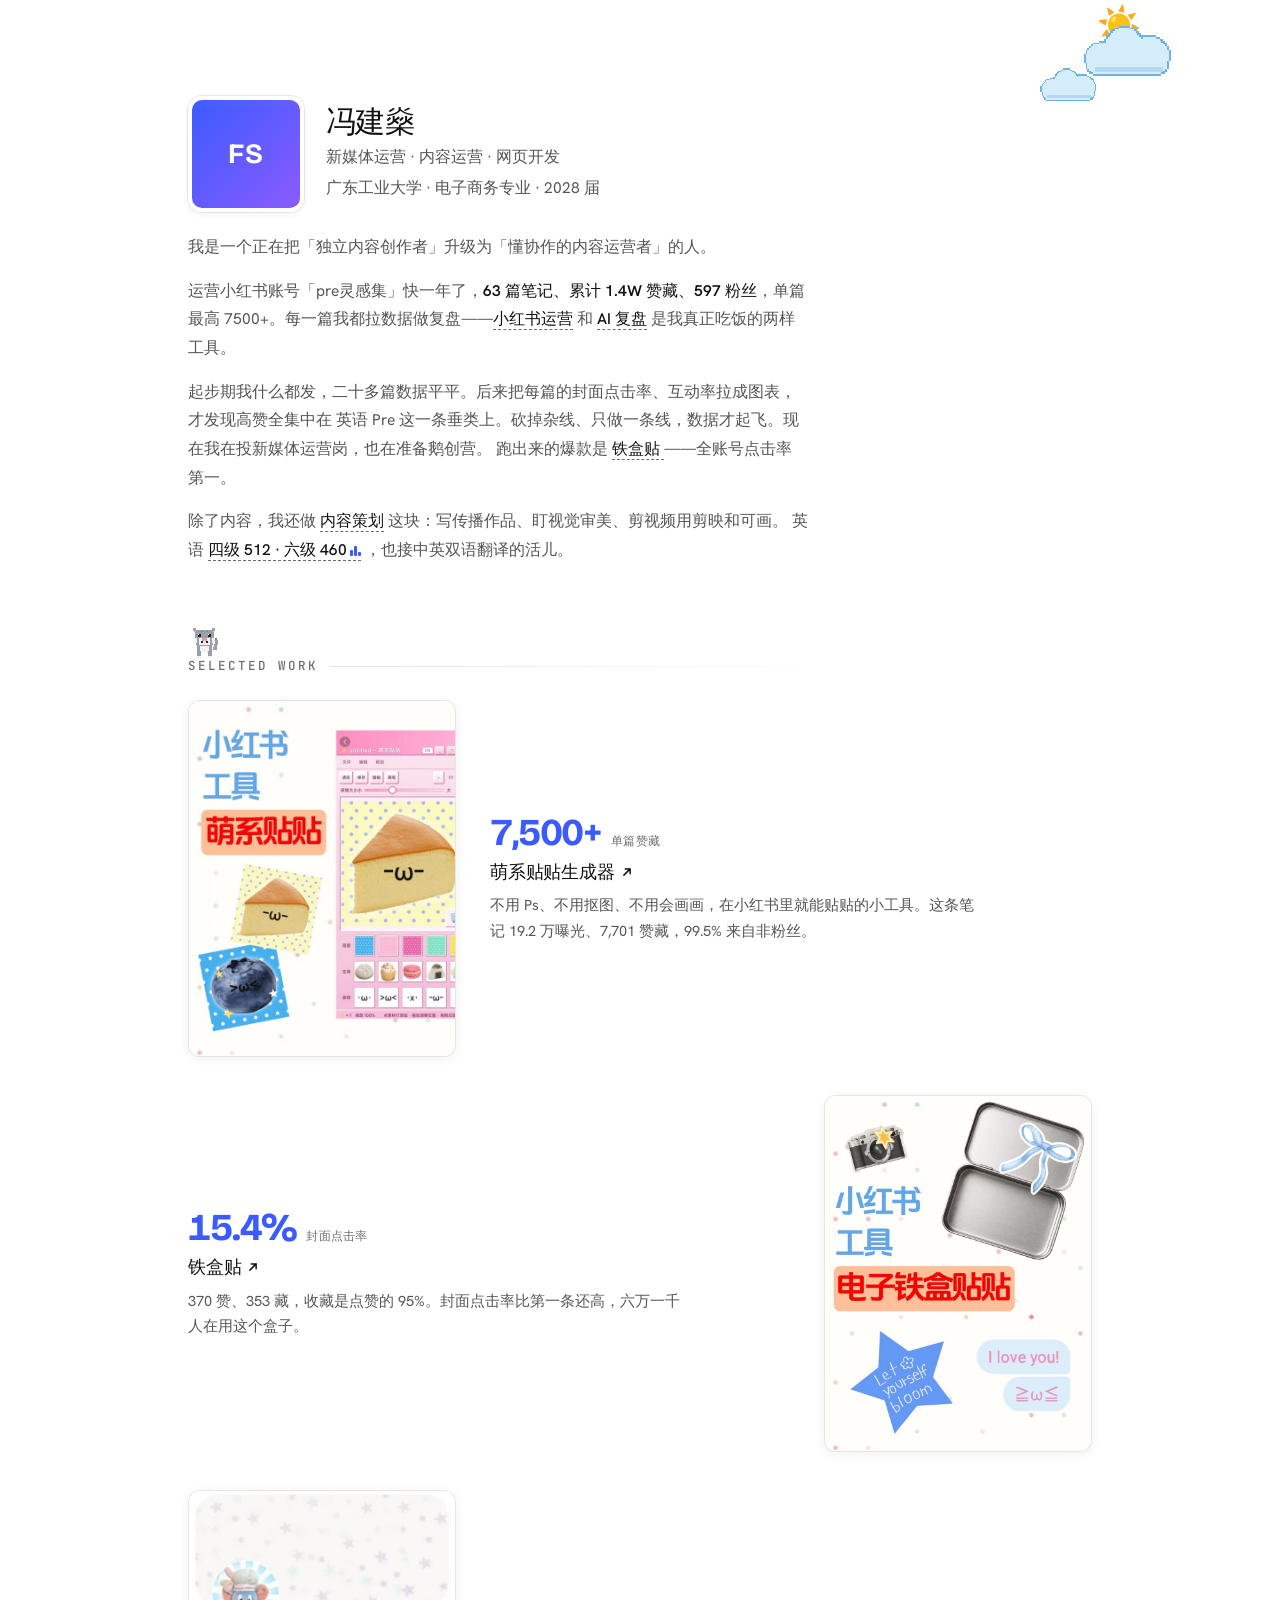
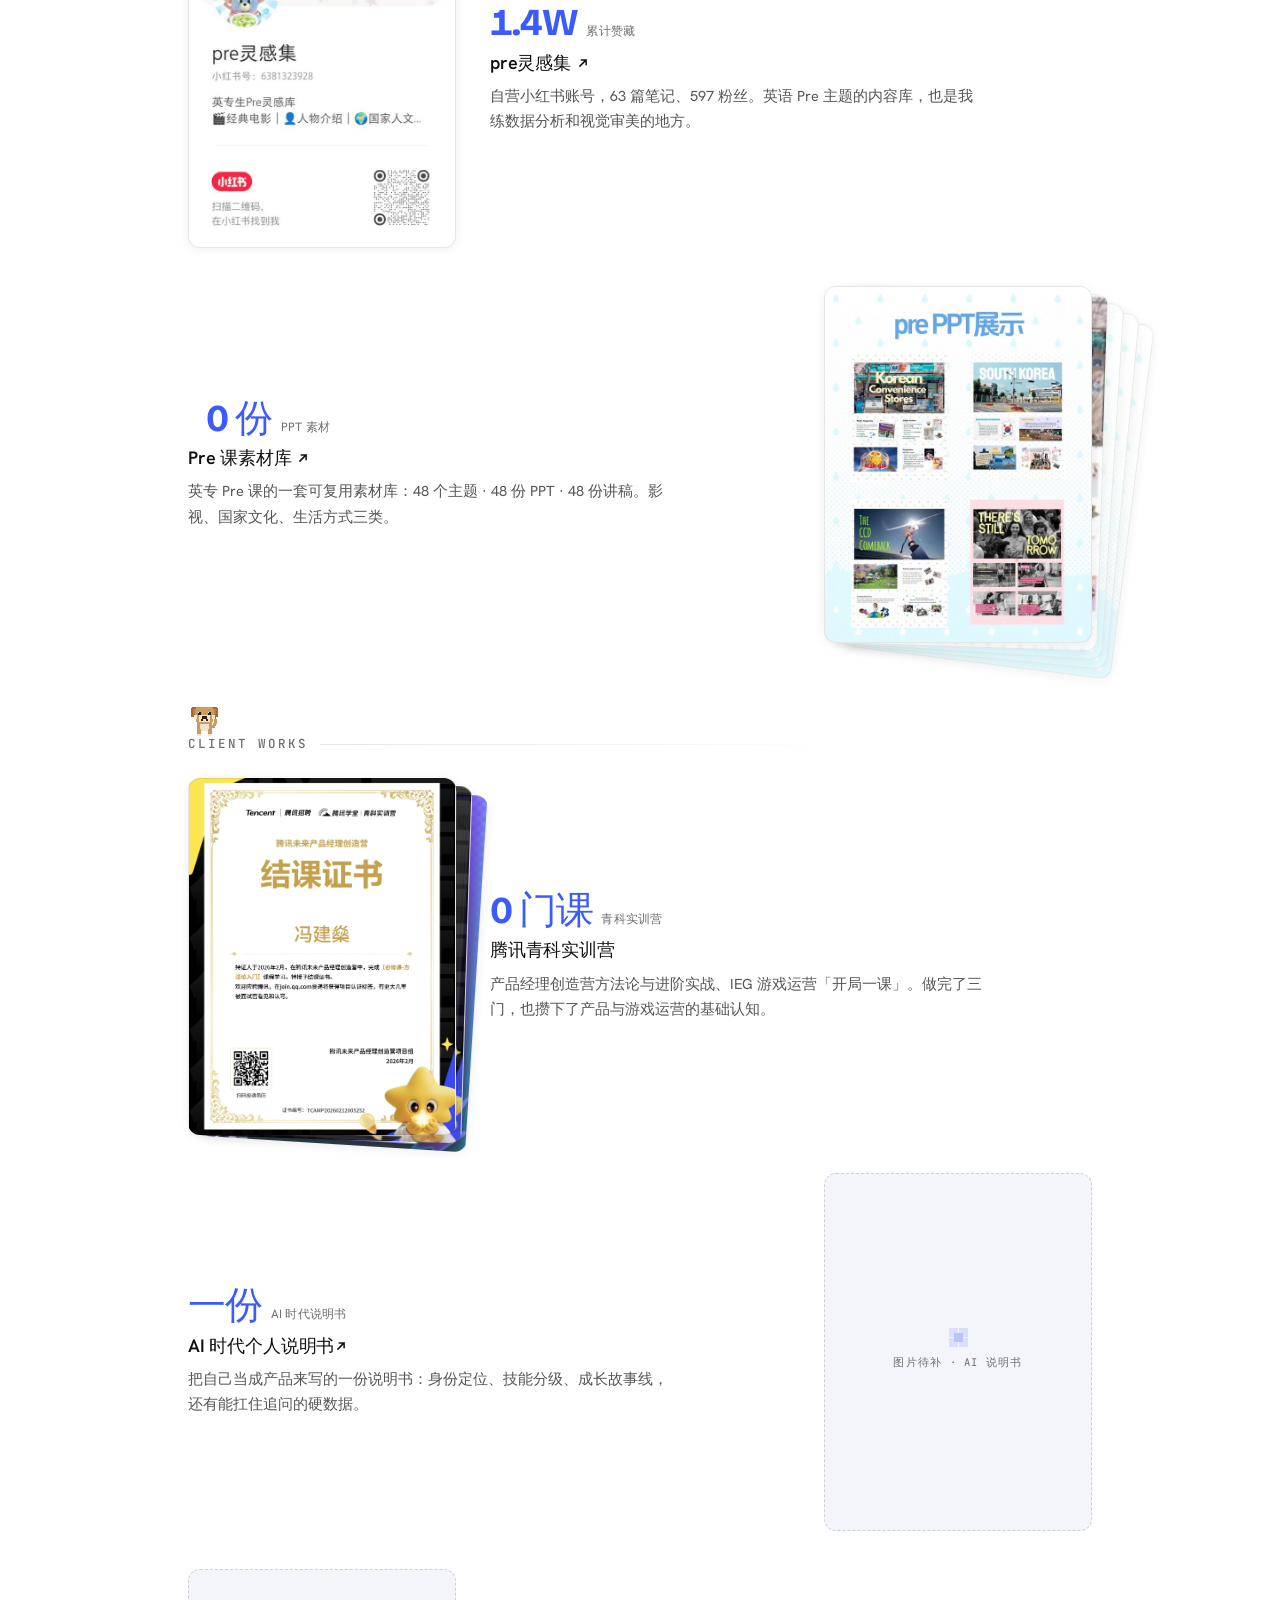
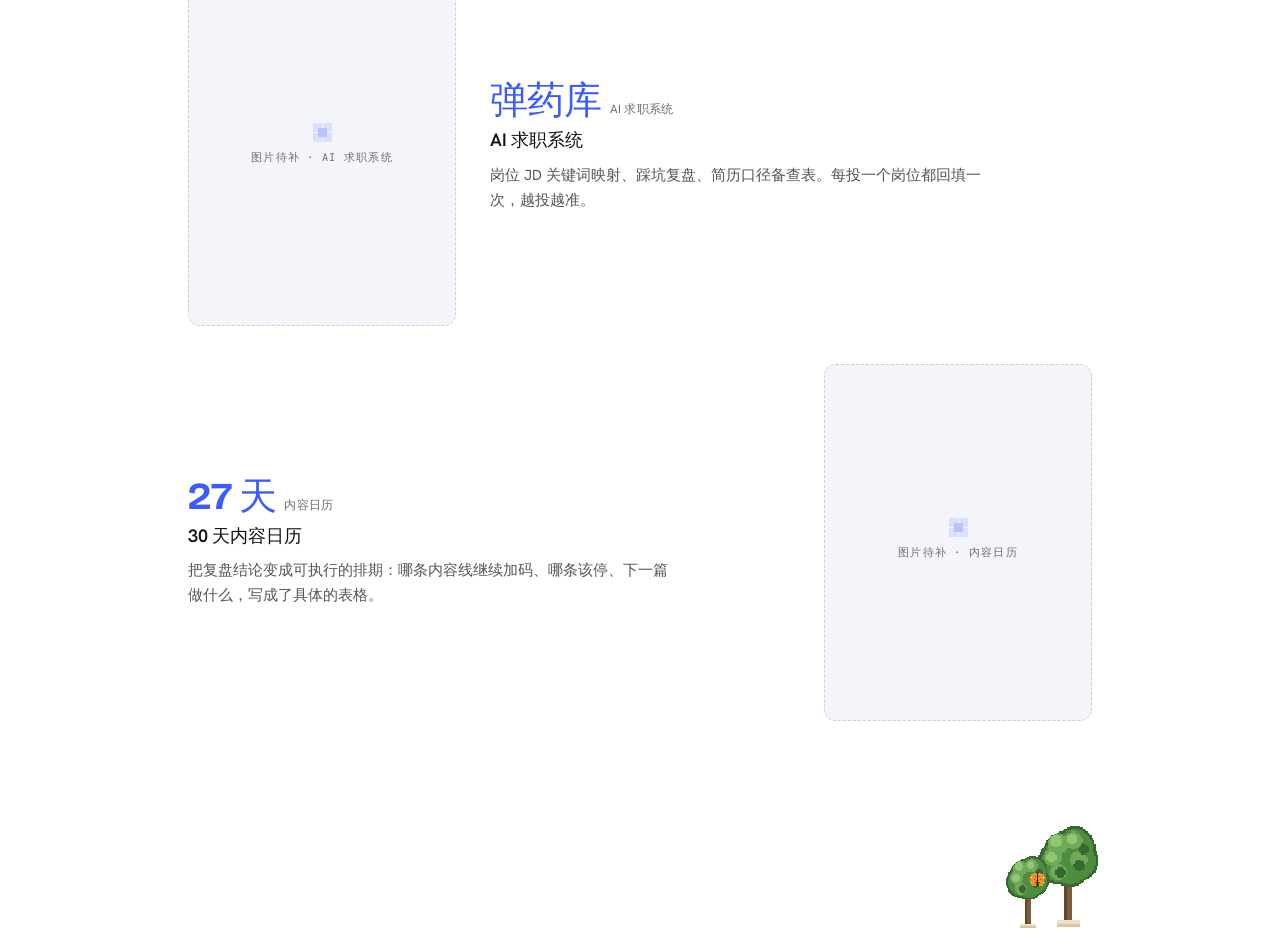
==== commit 3a55473f: "首页 Pre 课素材库卡组：后三张换成电影/文化/国家三类合集封面" ====
--- a/index.html
+++ b/index.html
@@ -142,9 +142,9 @@
             <span class="project-media project-media--stack" data-deck tabindex="0" role="group" aria-label="Pre 课素材库 图片组，滚轮或方向键切换">
               <span class="stack-card" style="background-image:url('assets/img/shots/pre-ppt.jpg')"></span>
               <span class="stack-card" style="background-image:url('assets/img/shots/pre-ppt-s2.jpg')"></span>
-              <span class="stack-card" style="background-image:url('assets/img/shots/pre-ppt-s3.jpg')"></span>
-              <span class="stack-card" style="background-image:url('assets/img/shots/pre-ppt-s4.jpg')"></span>
-              <span class="stack-card" style="background-image:url('assets/img/shots/pre-ppt-s5.jpg')"></span>
+              <span class="stack-card" style="background-image:url('assets/img/shots/pre-cat-film.webp')"></span>
+              <span class="stack-card" style="background-image:url('assets/img/shots/pre-cat-culture.webp')"></span>
+              <span class="stack-card" style="background-image:url('assets/img/shots/pre-cat-country.webp')"></span>
             </span>
             <div class="project-body">
               <div class="project-year"><span>48 份</span><span class="metric-label">PPT 素材</span></div>
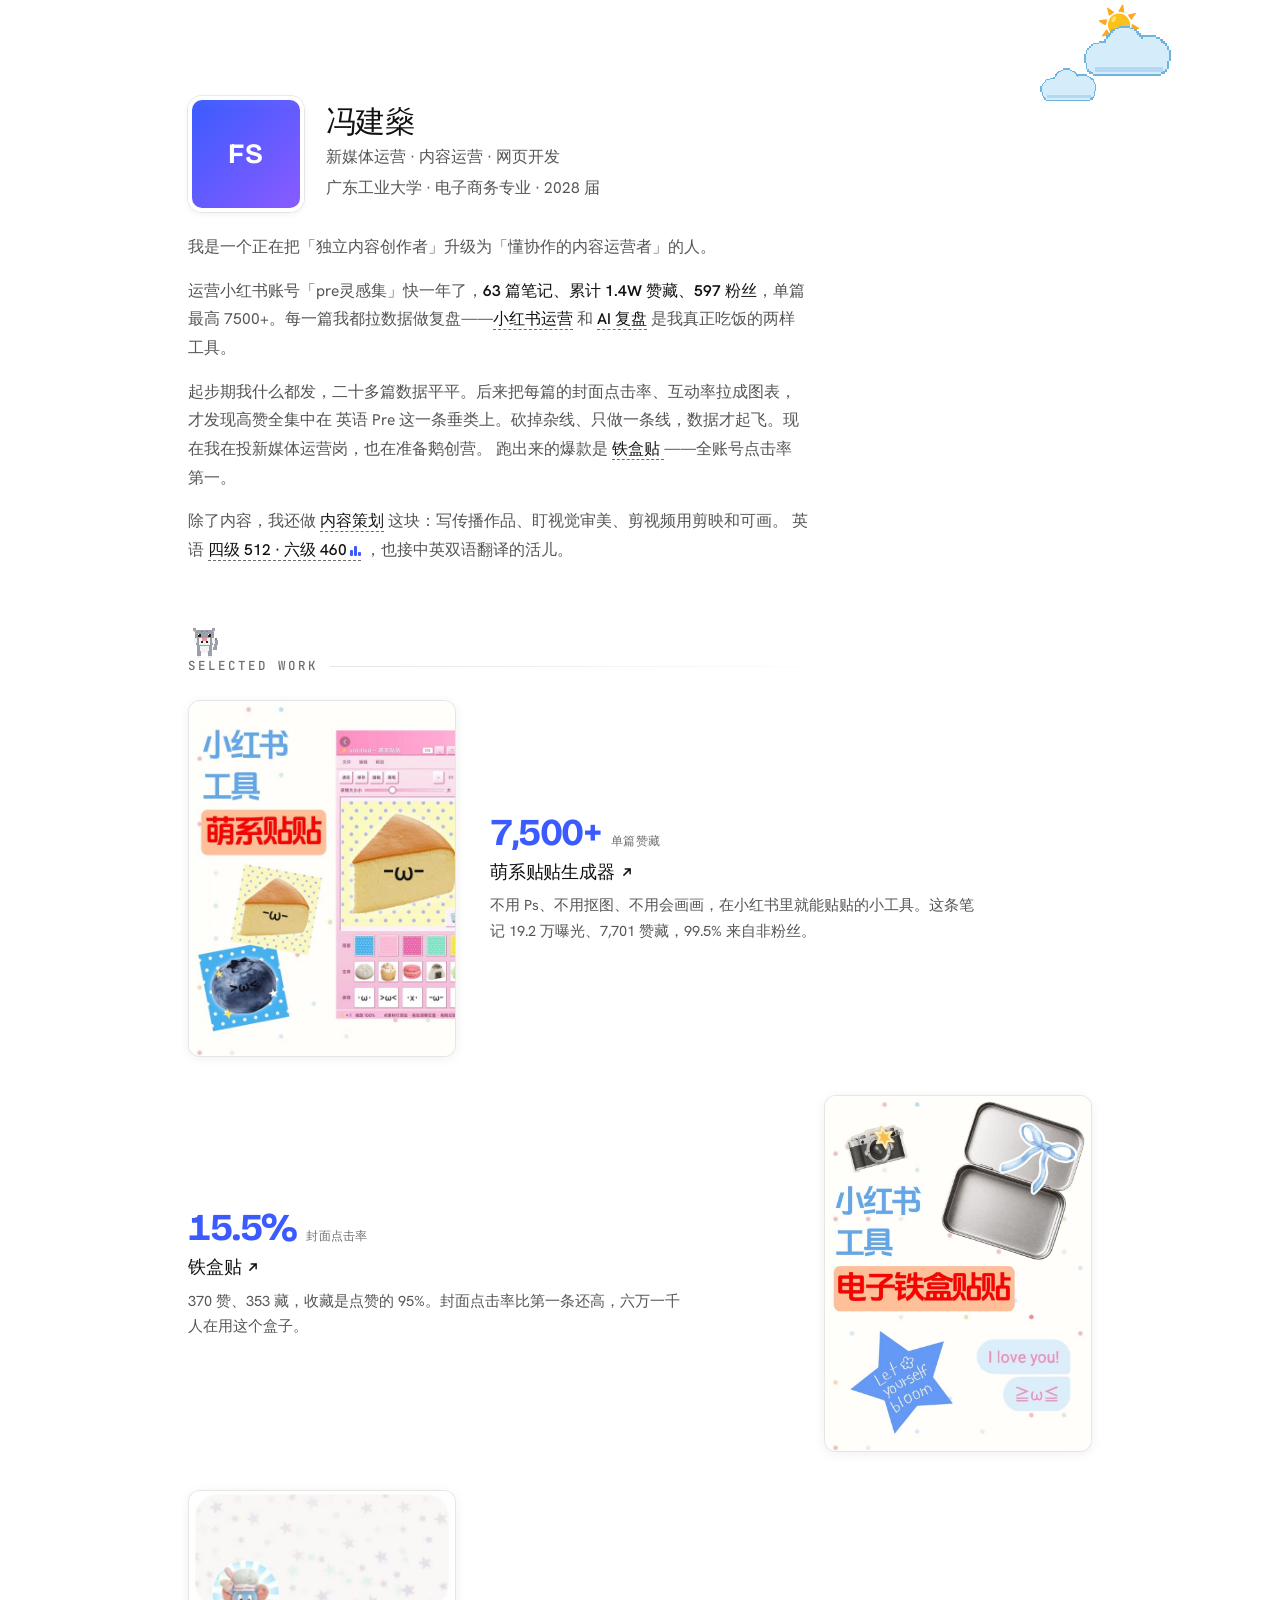
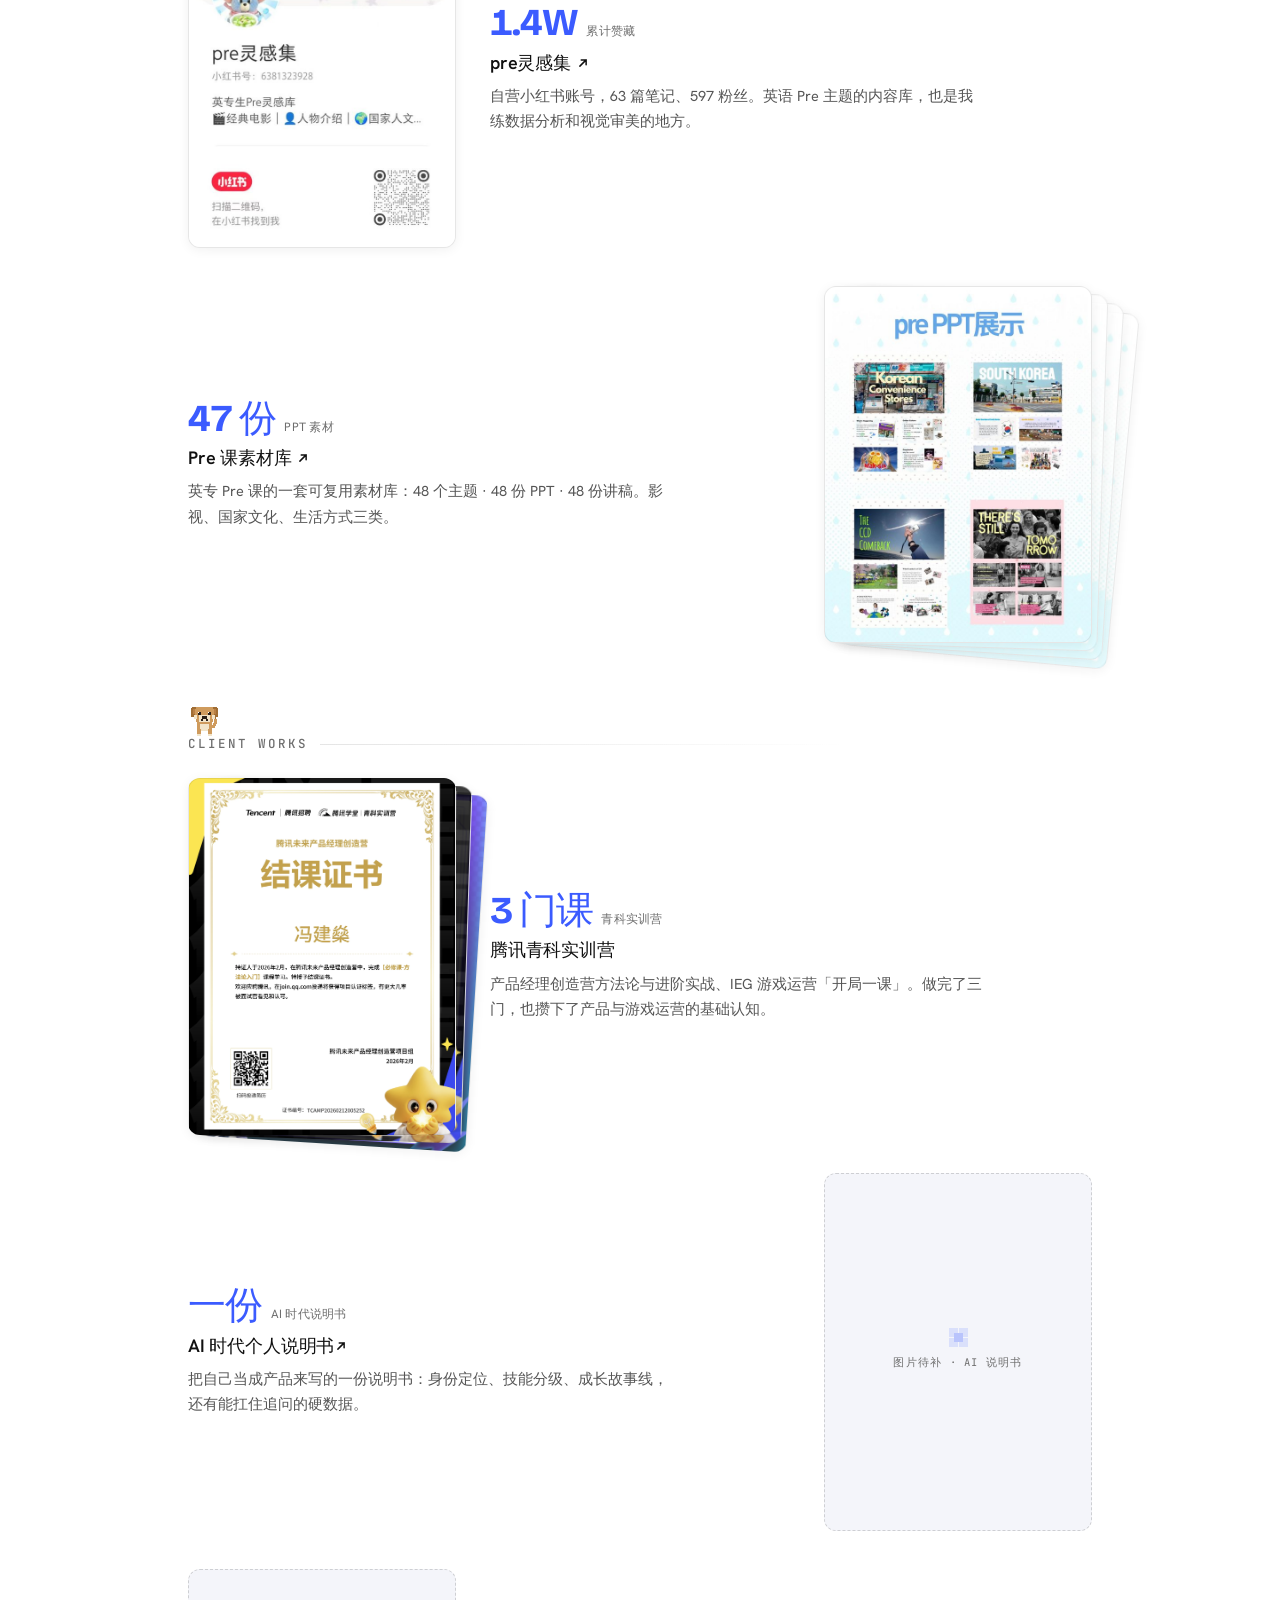
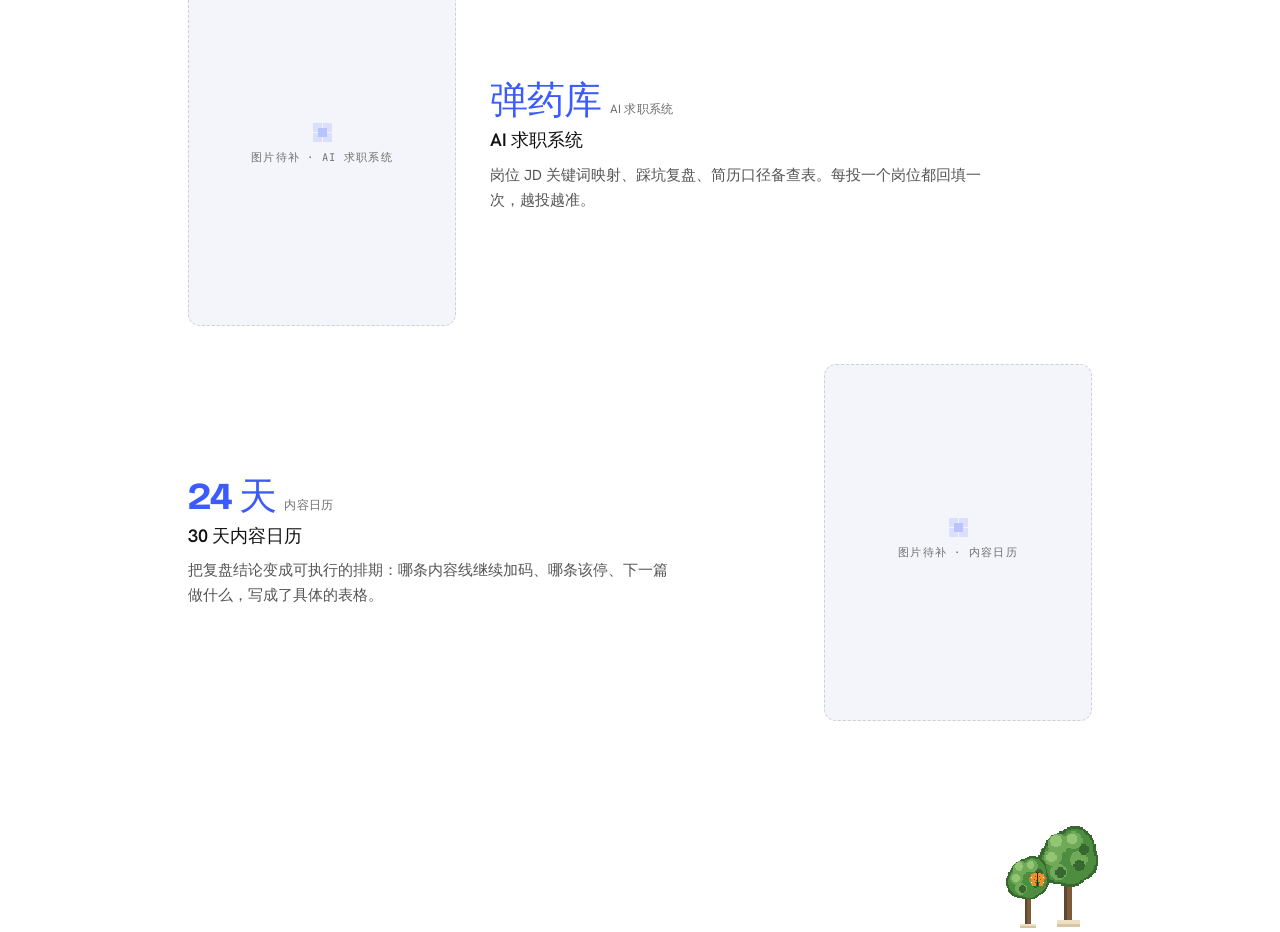
==== commit 3acbce81: "首页 Pre 课素材库卡组去掉 Korean 单页，只留总览 + 三类合集" ====
--- a/index.html
+++ b/index.html
@@ -141,7 +141,6 @@
           <li class="project-item">
             <span class="project-media project-media--stack" data-deck tabindex="0" role="group" aria-label="Pre 课素材库 图片组，滚轮或方向键切换">
               <span class="stack-card" style="background-image:url('assets/img/shots/pre-ppt.jpg')"></span>
-              <span class="stack-card" style="background-image:url('assets/img/shots/pre-ppt-s2.jpg')"></span>
               <span class="stack-card" style="background-image:url('assets/img/shots/pre-cat-film.webp')"></span>
               <span class="stack-card" style="background-image:url('assets/img/shots/pre-cat-culture.webp')"></span>
               <span class="stack-card" style="background-image:url('assets/img/shots/pre-cat-country.webp')"></span>
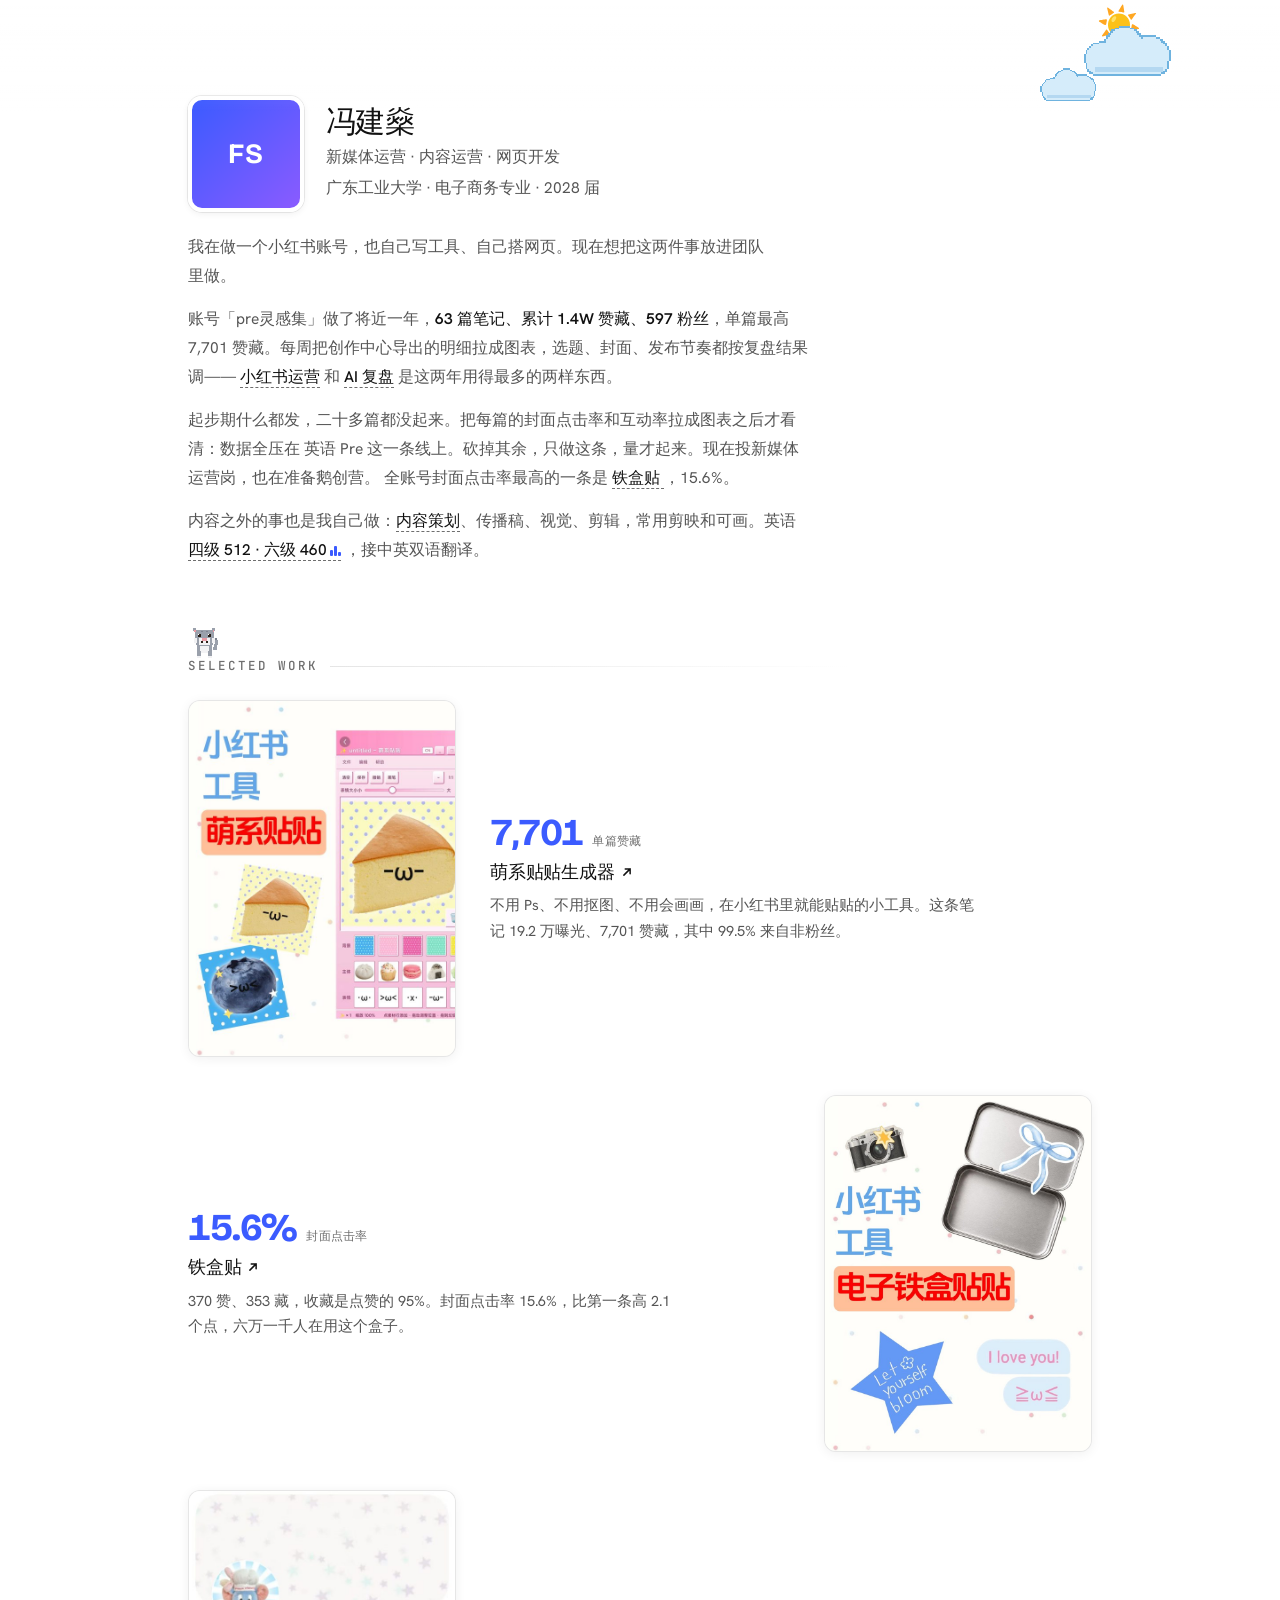
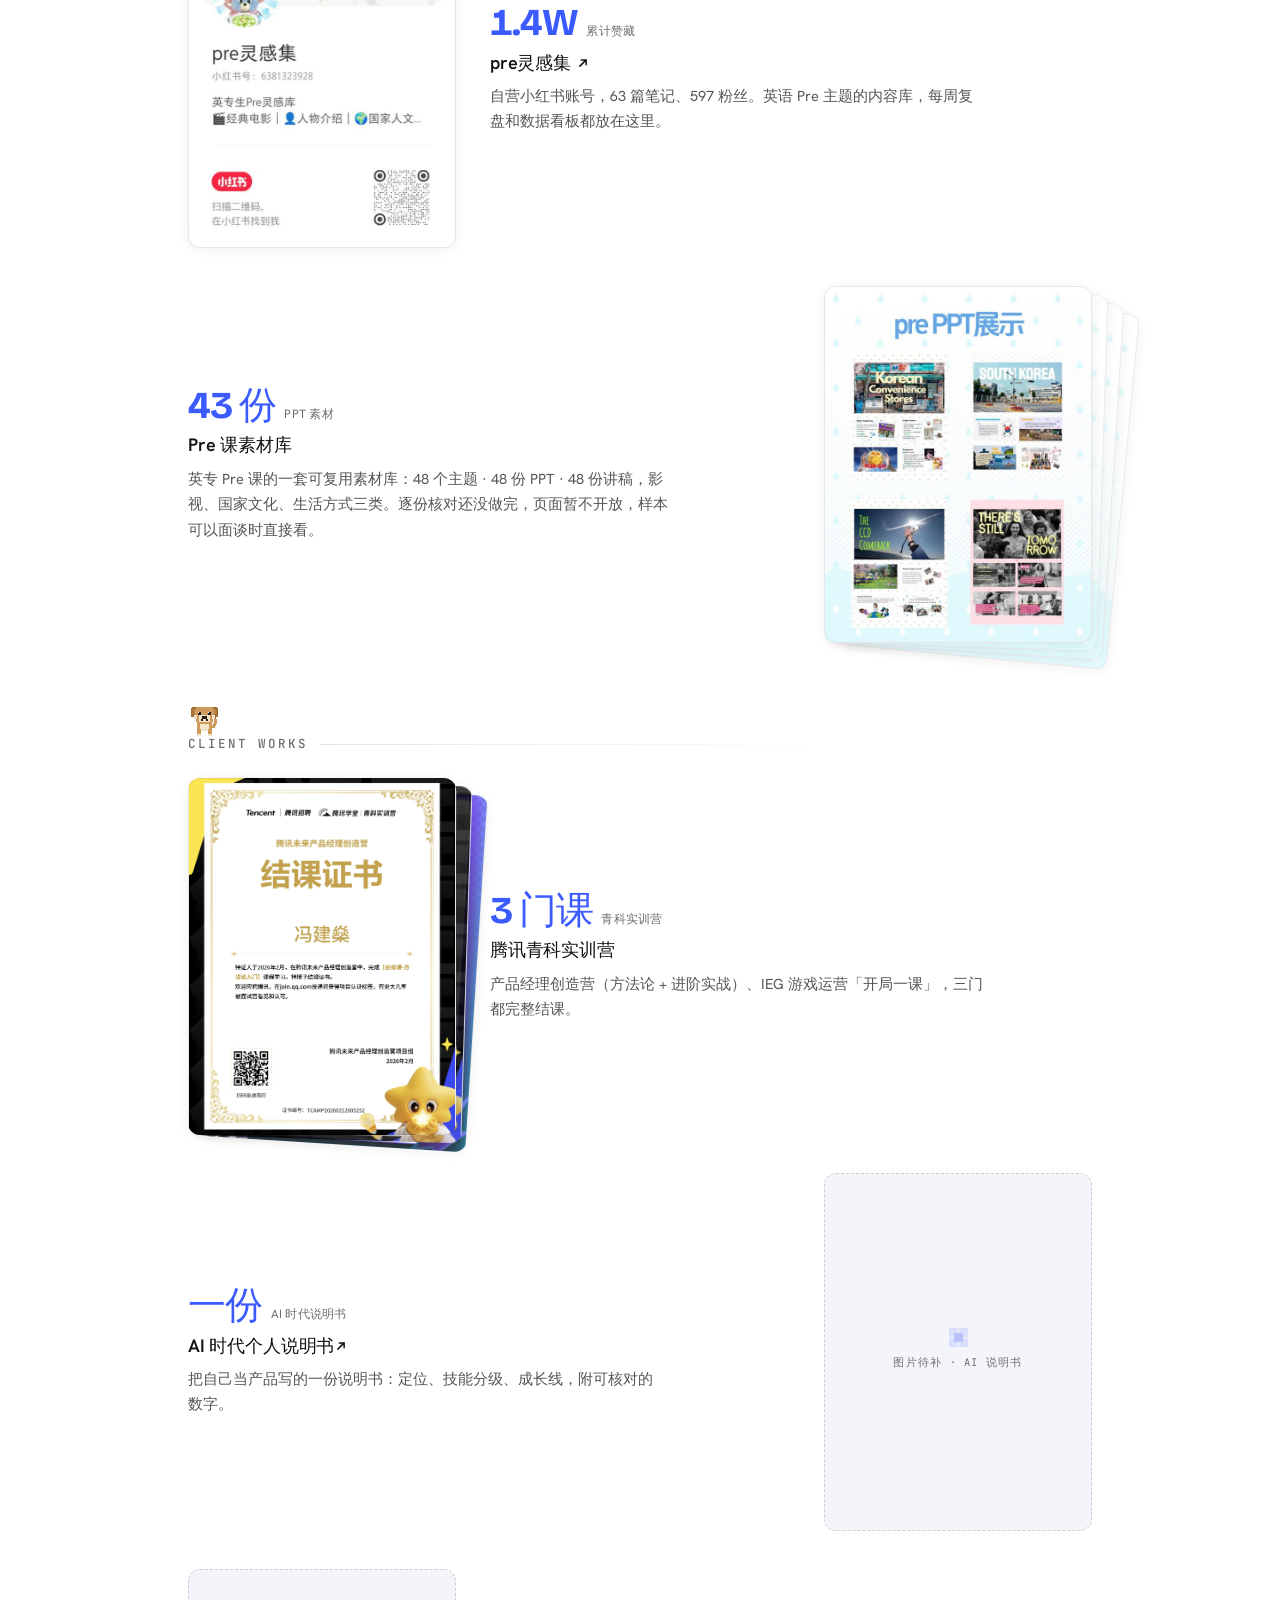
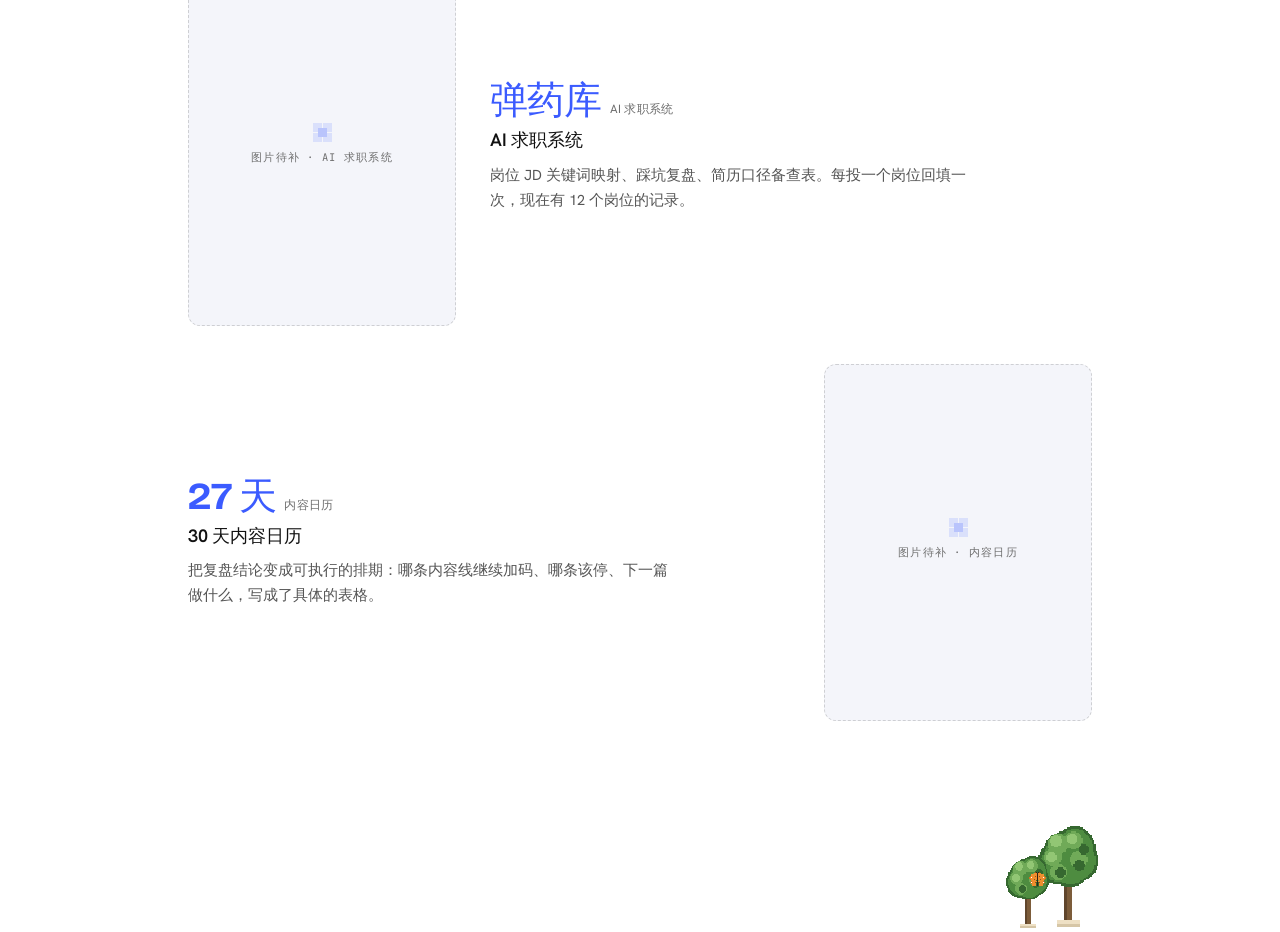
==== commit 26af2703: "撤掉指向占位页的链接；首页与两页详情文案去修辞、改客观口径" ====
--- a/index.html
+++ b/index.html
@@ -1,221 +1,219 @@
-<!doctype html>
-<html lang="zh-CN">
-<head>
-<meta charset="utf-8">
-<meta name="viewport" content="width=device-width, initial-scale=1">
-<title>冯建燊 JACK · 个人作品集</title>
-<meta name="description" content="冯建燊（JACK）个人作品集 —— 新媒体运营 / 内容运营 / 网页开发。63 篇小红书笔记、1.4W 赞藏、独立开发的贴纸工具与网页项目。">
-<meta name="author" content="冯建燊 JACK">
-
-<!-- 像素太阳 favicon（SVG 优先，PNG 兜底） -->
-<link rel="icon" type="image/svg+xml" href="assets/img/favicon.svg">
-<link rel="icon" type="image/png" sizes="32x32" href="assets/img/favicon.png">
-
-<!-- 字体：已自托管在 assets/fonts/（latin 子集 woff2），断网也能正常显示。
-     CSS 里保留了 Google Fonts 远程地址作为兜底源，本地加载失败时自动回退。 -->
-<link rel="stylesheet" href="assets/css/tokens.css?v=20261115-18">
-<link rel="stylesheet" href="assets/css/base.css?v=20261115-18">
-<link rel="stylesheet" href="assets/css/home.css?v=20261115-18">
-<link rel="stylesheet" href="assets/css/deco.css?v=20261115-18"></head>
-
-<body>
-<a class="skip-link" href="#content">跳到主要内容</a>
-
-<!-- 右上角小箭头（复用符号） -->
-<svg width="0" height="0" style="position:absolute" aria-hidden="true">
-  <symbol id="i-arrow" viewBox="0 0 8 8">
-    <path d="M1.5 6.5 6.5 1.5M6.5 1.5H2.6M6.5 1.5v3.9" fill="none" stroke="currentColor" stroke-width="1.2" stroke-linecap="round" stroke-linejoin="round"/>
-  </symbol>
-</svg>
-
-<!-- 像素云（原站 PNG 贴图 + 滚动视差，见 deco.css / site.js） -->
-<div class="deco cloud-1" aria-hidden="true"></div>
-<div class="deco cloud-2" aria-hidden="true"></div>
-
-<!-- 主题切换：手绘太阳 / 月亮（取自原站 SVG） -->
-<button class="theme-toggle" id="theme-toggle" aria-label="切换深色模式" title="切换主题" type="button">
-      <svg class="icon-sun" viewBox="0 0 128 128" aria-hidden="true"><path d="M37.41 41.95c-9.71 12.48-9.54 34.65 2.87 45.64c14.09 12.47 33.92 12.34 46.39.87c14.95-13.76 14.09-36.66.87-49.63c-13.29-13.04-37.04-13.72-50.13 3.12z" fill="#fcc11a"/><path d="M53 37.67c-3.84-1.7-8.04 2.93-9.87 6.09c-1.83 3.17-3.53 9.38.37 10.97c3.9 1.58 6.7-1.1 9.51-5.73c2.79-4.63 4.38-9.38-.01-11.33z" fill="#fee269"/><path d="M63 20.27c-.93 1.74-.62 3.08 1.23 3.52c1.85.44 13.36 2.31 14.33 2.37c1.41.09 1.93-.97 1.76-2.2c-.18-1.23-2.99-18.46-3.25-20.04S75.14.76 73.55 2.87S63.7 18.96 63 20.27z" fill="#ffa722"/><path d="M92.8 32.23c-1.81.56-1.76 1.67-.79 3.08c.97 1.41 7.65 11.6 8.26 12.31c.62.7 1.67.88 2.55-.18c.88-1.05 11.86-16.45 12.66-17.41c1.32-1.58.53-3.25-1.49-2.73c-1.54.41-20.05 4.58-21.19 4.93z" fill="#ffa722"/><path d="M106.6 61.86c-1.3-.74-2.99-.53-3.43 1.14c-.44 1.67-2.37 13.8-2.55 14.86s.62 2.11 1.93 1.85s19.45-2.95 20.66-3.25c2.11-.53 2.81-2.64.62-4.22c-1.42-1.03-16-9.68-17.23-10.38z" fill="#ffa722"/><path d="M92.09 90.6c1.4-.75 2.64-.18 2.99 1.41c.35 1.58 4.22 17.76 4.84 20.75c.31 1.5-1.41 2.73-2.81 1.85c-1.41-.88-16.69-11.53-17.67-12.4c-1.41-1.23-.43-2.51.26-3.16c1.4-1.33 11.07-7.74 12.39-8.45z" fill="#ffa722"/><path d="M49.54 99.48c-1.77-.17-2.29 1.41-2.02 2.81c.26 1.41 2.9 19.24 3.08 20.57c.26 1.93 2.29 2.73 3.6.79s10.35-16.4 11.08-17.76c1.32-2.46.35-2.99-.97-3.6c-1.31-.61-12.92-2.63-14.77-2.81z" fill="#ffa722"/><path d="M24.23 79c1.23-2.02 2.81-1.49 3.96.44c.78 1.32 7.38 10.2 8 11.16c.62.97.88 2.81-1.05 3.25c-1.95.45-17.68 4.58-20.14 5.02c-2.46.44-3.87-1.49-2.29-3.6c.92-1.24 10.82-15.12 11.52-16.27z" fill="#ffa722"/><path d="M20.89 63.7c2.25 1 3.31.64 3.78-.97c.62-2.11 2.46-11.78 2.55-13.98c.06-1.43-.53-2.81-2.73-2.46S6.47 48.85 4.45 49.55c-2.35.82-2.18 3.4-.62 4.22c1.85.97 15.47 9.23 17.06 9.93z" fill="#ffa722"/><path d="M48.23 26.78c1.27-1.01.88-2.46-.26-3.25c-1.14-.79-15.26-11-17.05-12.4c-1.58-1.23-3.52-.79-2.99 2.02c.38 2.02 4.88 19.7 5.19 20.92c.35 1.41 1.41 2.11 2.64 1.23c1.21-.87 11.15-7.46 12.47-8.52z" fill="#ffa722"/></svg>
-      <svg class="icon-moon" viewBox="0 0 200 200" fill-rule="evenodd" clip-rule="evenodd" aria-hidden="true"><circle cx="100" cy="100" r="94.147" fill="#e4e2dc"/><clipPath id="tm-moon-clip"><circle cx="100" cy="100" r="94.147"/></clipPath><g clip-path="url(#tm-moon-clip)"><path d="M173.111-46.282l59.723 39.66 25.005 67.189-19.264 69.056-56.174 44.544-71.628 3.018-59.723-39.66-25.005-67.189L45.308 1.28l56.174-44.544 71.629-3.018z" fill="#f6f4ef"/></g><path d="M158.551 135.006l-4.072 2.503 6.822 5.83 1.8-4.404-4.55-3.929zM116.907 69.037l-6.653 4.089 11.145 9.525 2.941-7.195-7.433-6.419zM67.138 119.523l-4.542 2.791 7.61 6.503 2.007-4.912-5.075-4.382zM80.286 37.068l4.825-3.028-8.193-6.873-2.097 5.268 5.465 4.633zM143.466 148.273l5.198-3.261-8.826-7.403-2.259 5.674 5.887 4.99z" fill="#e4e2dc" fill-rule="nonzero"/><path d="M163.108 73.155l2.628 13.525-12.051 6.679-10.076-9.398 5.824-12.486 13.675 1.68zM83.672 53.684l-7.194 20.408-21.332-.919-5.99-20.976 17.63-12.045 16.886 13.532zM91.359 125.589l-5.626-25.934 22.927-13.364 19.794 17.674-10.692 24.288-26.403-2.664zM35.02 112.946l-3.955-14.875 12.902-8.012 11.929 9.923-5.53 14.145-15.346-1.181zM104.602 180.886l-15.004-13.214 8.155-17.962 20.044 2.111 4.233 19.268-17.428 9.797z" fill="#e4e2dc"/></svg>
-    </button>
-
-<!-- 左下角像素小鸟（滑翔 + 落地星星，见 deco.css / site.js） -->
-<div class="bird" id="bird" aria-hidden="true">
-  <div class="bird-lift">
-    <span class="bird-stars"><span class="star star-1"></span><span class="star star-2"></span><span class="star star-3"></span></span>
-    <svg data-art="bird"></svg>
-  </div>
-</div>
-
-  <div class="page-shell">
-  <main id="content" class="homepage">
-
-    <!-- ============================================================
-         MINIMAL 模式
-         ============================================================ -->
-    <article class="article">
-
-      <!-- 头像 + 名字 -->
-      <header class="page-header">
-        <div class="profile-avatar" aria-hidden="true">FS</div>
-        <div class="profile-info">
-          <h1>冯建燊</h1>
-          <p class="profile-role">新媒体运营 · 内容运营 · 网页开发</p>
-          <p class="profile-meta">广东工业大学 · 电子商务专业 · 2028 届</p>
-        </div>
-      </header>
-
-      <!-- 简介：kw span 是带 hover 彩蛋的关键词 -->
-      <p>我是一个正在把「独立内容创作者」升级为「懂协作的内容运营者」的人。</p>
-
-      <p>
-        运营小红书账号「pre灵感集」快一年了，<strong>63 篇笔记、累计 1.4W 赞藏、597 粉丝</strong>，单篇最高
-        7500+。每一篇我都拉数据做复盘——<span class="kw kw-react">小红书运营</span> 和
-        <span class="kw kw-gsap">AI 复盘</span> 是我真正吃饭的两样工具。
-      </p>
-
-      <p>
-        起步期我什么都发，二十多篇数据平平。后来把每篇的封面点击率、互动率拉成图表，才发现高赞全集中在
-        英语 Pre 这一条垂类上。砍掉杂线、只做一条线，数据才起飞。现在我在投新媒体运营岗，也在准备鹅创营。
-        跑出来的爆款是 <span class="kw kw-seo">铁盒贴
-          <span class="kw-pop" aria-hidden="true">
-            <span><span class="kw-pop-line">370 赞 · 353 藏</span><span class="kw-pop-sub">封面点击率 15.6% →</span></span>
-          </span>
-        </span>——全账号点击率第一。
-      </p>
-
-      <p>
-        除了内容，我还做 <span class="kw kw-figma">内容策划</span> 这块：写传播作品、盯视觉审美、剪视频用剪映和可画。
-        英语 <span class="kw kw-music">四级 512 · 六级 460<span class="kw-eq" aria-hidden="true"><span></span><span></span><span></span></span></span>
-        ，也接中英双语翻译的活儿。
-      </p>
-
-      <!-- Selected work -->
-      <section class="post-list has-mascot">
-        <span class="section-mascot mascot-cat" aria-hidden="true"><svg viewBox="0 0 31 32"><g class="dog-tail"><rect x="24" y="20" width="4" height="3" fill="#9aa0ab"/><rect x="25" y="17" width="3" height="3" fill="#9aa0ab"/><rect x="26" y="14" width="3" height="4" fill="#9aa0ab"/><rect x="25" y="12" width="3" height="2" fill="#7d828e"/></g><rect x="9" y="17" width="14" height="9" fill="#9aa0ab"/><rect x="12" y="19" width="8" height="7" fill="#f2f2f4"/><rect x="9" y="24" width="4" height="7" fill="#9aa0ab"/><rect x="19" y="24" width="4" height="7" fill="#9aa0ab"/><rect x="9" y="29" width="4" height="2" fill="#f2f2f4"/><rect x="19" y="29" width="4" height="2" fill="#f2f2f4"/><g class="dog-head"><rect x="5" y="2" width="3" height="3" fill="#9aa0ab"/><rect x="6" y="4" width="2" height="2" fill="#e89aa4"/><rect x="23" y="2" width="3" height="3" fill="#9aa0ab"/><rect x="23" y="4" width="2" height="2" fill="#e89aa4"/><rect x="8" y="4" width="16" height="2" fill="#9aa0ab"/><rect x="7" y="6" width="18" height="10" fill="#9aa0ab"/><rect x="13" y="5" width="2" height="1" fill="#7d828e"/><rect x="17" y="5" width="2" height="1" fill="#7d828e"/><rect x="8" y="16" width="16" height="2" fill="#9aa0ab"/><rect x="6" y="12" width="3" height="4" fill="#f2f2f4"/><rect x="23" y="12" width="3" height="4" fill="#f2f2f4"/><rect x="11" y="12" width="10" height="6" fill="#f2f2f4"/><rect x="10" y="8" width="3" height="3" fill="#2a2018"/><rect x="19" y="8" width="3" height="3" fill="#2a2018"/><rect x="10" y="8" width="1" height="1" fill="#ffffff"/><rect x="19" y="8" width="1" height="1" fill="#ffffff"/><rect x="14" y="12" width="4" height="3" fill="#e89aa4"/><rect x="13" y="15" width="2" height="1" fill="#2a2018"/><rect x="17" y="15" width="2" height="1" fill="#2a2018"/></g></svg></span>
-        <h2 class="post-list-title">Selected work</h2>
-        <ul class="project-list work-list">
-          <!-- 左列：钴蓝指标；标题链接整体可点 -->
-          <li class="project-item">
-            <a class="project-media" href="works/cute-face-grid.html"><img src="assets/img/shots/cute-face-grid-cover.jpg" alt="萌系贴贴生成器 小红书封面：萌系贴贴" loading="lazy" decoding="async"></a>
-            <div class="project-body">
-              <div class="project-year"><span>7,500+</span><span class="metric-label">单篇赞藏</span></div>
-              <h3 class="project-title">
-                <a class="project-title-link" href="works/cute-face-grid.html">
-                  <span class="project-title-text">萌系贴贴生成器</span>
-                  <svg class="project-title-arrow" width="10" height="10"><use href="#i-arrow"/></svg>
-                </a>
-              </h3>
-              <p class="project-description">不用 Ps、不用抠图、不用会画画，在小红书里就能贴贴的小工具。这条笔记 19.2 万曝光、7,701 赞藏，99.5% 来自非粉丝。
-              </p>
-            </div>
-          </li>
-          <li class="project-item">
-            <a class="project-media" href="works/tincase.html"><img src="assets/img/shots/tincase-cover.jpg" alt="铁盒贴 小红书封面：电子铁盒贴贴，两只铁皮盒和一台小相机" loading="lazy" decoding="async"></a>
-            <div class="project-body">
-              <div class="project-year"><span>15.6%</span><span class="metric-label">封面点击率</span></div>
-              <h3 class="project-title">
-                <a class="project-title-link" href="works/tincase.html">
-                  <span class="project-title-text">铁盒贴</span>
-                  <svg class="project-title-arrow" width="10" height="10"><use href="#i-arrow"/></svg>
-                </a>
-              </h3>
-              <p class="project-description">370 赞、353 藏，收藏是点赞的 95%。封面点击率比第一条还高，六万一千人在用这个盒子。
-              </p>
-            </div>
-          </li>
-          <li class="project-item">
-            <a class="project-media" href="https://xhslink.cn/o/8sBwI0HFjC2" target="_blank" rel="noopener noreferrer"><img src="assets/img/shots/pre-card.jpg" alt="pre灵感集 小红书账号卡片" loading="lazy" decoding="async"></a>
-            <div class="project-body">
-              <div class="project-year"><span>1.4W</span><span class="metric-label">累计赞藏</span></div>
-              <h3 class="project-title">
-                <a class="project-title-link" href="https://xhslink.cn/o/8sBwI0HFjC2" target="_blank" rel="noopener noreferrer">
-                  <span class="project-title-text">pre灵感集</span>
-                  <svg class="project-title-arrow" width="10" height="10"><use href="#i-arrow"/></svg>
-                </a>
-              </h3>
-              <p class="project-description">自营小红书账号，63 篇笔记、597 粉丝。英语 Pre 主题的内容库，也是我练数据分析和视觉审美的地方。
-              </p>
-            </div>
-          </li>
-          
-          <li class="project-item">
-            <span class="project-media project-media--stack" data-deck tabindex="0" role="group" aria-label="Pre 课素材库 图片组，滚轮或方向键切换">
-              <span class="stack-card" style="background-image:url('assets/img/shots/pre-ppt.jpg')"></span>
-              <span class="stack-card" style="background-image:url('assets/img/shots/pre-cat-film.webp')"></span>
-              <span class="stack-card" style="background-image:url('assets/img/shots/pre-cat-culture.webp')"></span>
-              <span class="stack-card" style="background-image:url('assets/img/shots/pre-cat-country.webp')"></span>
-            </span>
-            <div class="project-body">
-              <div class="project-year"><span>48 份</span><span class="metric-label">PPT 素材</span></div>
-              <h3 class="project-title">
-                <a class="project-title-link" href="works/pre-grid.html">
-                  <span class="project-title-text">Pre 课素材库</span>
-                  <svg class="project-title-arrow" width="10" height="10"><use href="#i-arrow"/></svg>
-                </a>
-              </h3>
-              <p class="project-description">英专 Pre 课的一套可复用素材库：48 个主题 · 48 份 PPT · 48 份讲稿。影视、国家文化、生活方式三类。
-              </p>
-            </div>
-          </li>
-        </ul>
-      </section>
-
-      <!-- Client works（超过 5 条自动出现 View all） -->
-      <section class="post-list has-mascot">
-        <span class="section-mascot mascot-dog" aria-hidden="true"><svg viewBox="0 0 31 32"><g class="dog-tail"><rect x="22" y="20" width="4" height="3" fill="#cf9b5d"/><rect x="24" y="18" width="3" height="3" fill="#cf9b5d"/><rect x="25" y="15" width="3" height="4" fill="#cf9b5d"/><rect x="24" y="13" width="3" height="2" fill="#a06d34"/></g><rect x="9" y="17" width="14" height="9" fill="#cf9b5d"/><rect x="12" y="19" width="8" height="7" fill="#f2e4c8"/><rect x="9" y="24" width="4" height="7" fill="#cf9b5d"/><rect x="19" y="24" width="4" height="7" fill="#cf9b5d"/><rect x="9" y="29" width="4" height="2" fill="#f2e4c8"/><rect x="19" y="29" width="4" height="2" fill="#f2e4c8"/><g class="dog-head"><rect x="3" y="4" width="6" height="9" fill="#a06d34"/><rect x="4" y="3" width="4" height="1" fill="#a06d34"/><rect x="23" y="4" width="6" height="9" fill="#a06d34"/><rect x="24" y="3" width="4" height="1" fill="#a06d34"/><rect x="5" y="5" width="3" height="5" fill="#b97f44"/><rect x="24" y="5" width="3" height="5" fill="#b97f44"/><rect x="8" y="3" width="16" height="2" fill="#cf9b5d"/><rect x="7" y="5" width="18" height="10" fill="#cf9b5d"/><rect x="8" y="15" width="16" height="2" fill="#cf9b5d"/><rect x="6" y="11" width="3" height="4" fill="#f2e4c8"/><rect x="23" y="11" width="3" height="4" fill="#f2e4c8"/><rect x="11" y="11" width="10" height="6" fill="#f2e4c8"/><rect x="10" y="8" width="3" height="3" fill="#2a2018"/><rect x="19" y="8" width="3" height="3" fill="#2a2018"/><rect x="10" y="8" width="1" height="1" fill="#ffffff"/><rect x="19" y="8" width="1" height="1" fill="#ffffff"/><rect x="14" y="12" width="4" height="3" fill="#2a2018"/><rect x="13" y="15" width="2" height="1" fill="#2a2018"/><rect x="17" y="15" width="2" height="1" fill="#2a2018"/></g></svg></span>
-        <h2 class="post-list-title">Client works</h2>
-        <ul class="project-list work-list">
-          <li class="project-item">
-            <span class="project-media project-media--stack" data-deck tabindex="0" role="group" aria-label="腾讯青科实训营 结课证书，滚轮或方向键切换">
-              <span class="stack-card" style="background-image:url('assets/img/shots/tencent-pm-campus.webp')"></span>
-              <span class="stack-card" style="background-image:url('assets/img/shots/tencent-pm-advanced.webp')"></span>
-              <span class="stack-card" style="background-image:url('assets/img/shots/tencent-game-ops.webp')"></span>
-            </span>
-            <div class="project-body">
-              <div class="project-year"><span>3 门课</span><span class="metric-label">青科实训营</span></div>
-              <h3 class="project-title"><span class="project-title-text">腾讯青科实训营</span></h3>
-              <p class="project-description">产品经理创造营方法论与进阶实战、IEG 游戏运营「开局一课」。做完了三门，也攒下了产品与游戏运营的基础认知。</p>
-            </div>
-          </li>
-          <li class="project-item">
-            <span class="project-media project-media--empty"><span>图片待补 · AI 说明书</span></span>
-            <div class="project-body">
-              <div class="project-year"><span>一份</span><span class="metric-label">AI 时代说明书</span></div>
-              <h3 class="project-title"><a class="project-title-link" href="demo/ai-manual.html"><span class="project-title-text">AI 时代个人说明书</span><svg class="project-title-arrow" width="10" height="10"><use href="#i-arrow"/></svg></a></h3>
-              <p class="project-description">把自己当成产品来写的一份说明书：身份定位、技能分级、成长故事线，还有能扛住追问的硬数据。</p>
-            </div>
-          </li>
-          <li class="project-item">
-            <span class="project-media project-media--empty"><span>图片待补 · AI 求职系统</span></span>
-            <div class="project-body">
-              <div class="project-year"><span>弹药库</span><span class="metric-label">AI 求职系统</span></div>
-              <h3 class="project-title"><span class="project-title-text">AI 求职系统</span></h3>
-              <p class="project-description">岗位 JD 关键词映射、踩坑复盘、简历口径备查表。每投一个岗位都回填一次，越投越准。</p>
-            </div>
-          </li>
-          <li class="project-item">
-            <span class="project-media project-media--empty"><span>图片待补 · 内容日历</span></span>
-            <div class="project-body">
-              <div class="project-year"><span>30 天</span><span class="metric-label">内容日历</span></div>
-              <h3 class="project-title"><span class="project-title-text">30 天内容日历</span></h3>
-              <p class="project-description">把复盘结论变成可执行的排期：哪条内容线继续加码、哪条该停、下一篇做什么，写成了具体的表格。</p>
-            </div>
-          </li>
-        </ul>
-      </section>
-    </article>
-  </main>
-  </div>
-
-
-<!-- 页底两棵树（点击摇晃）+ 蝴蝶 -->
-<div class="garden" aria-hidden="true">
-  <div class="tree tree-1" role="button" tabindex="0" aria-label="摇一摇大树"></div>
-<div class="tree tree-2" role="button" tabindex="0" aria-label="摇一摇小树"></div>
-        <span class="butterfly"><span class="bf-inner"><span class="bf-layer bf-wl"><svg viewBox="0 0 17 14"><rect x="5" y="1" width="3" height="1" fill="#ef8f2e"/><rect x="3" y="2" width="5" height="1" fill="#ef8f2e"/><rect x="2" y="3" width="6" height="1" fill="#ef8f2e"/><rect x="1" y="4" width="7" height="1" fill="#ef8f2e"/><rect x="1" y="5" width="7" height="1" fill="#ef8f2e"/><rect x="2" y="6" width="6" height="1" fill="#ef8f2e"/><rect x="3" y="7" width="4" height="1" fill="#ef8f2e"/><rect x="3" y="8" width="5" height="1" fill="#ef8f2e"/><rect x="2" y="9" width="5" height="1" fill="#ef8f2e"/><rect x="3" y="10" width="4" height="1" fill="#ef8f2e"/><rect x="4" y="11" width="3" height="1" fill="#ef8f2e"/><rect x="1" y="4" width="1" height="1" fill="#d2701d"/><rect x="1" y="5" width="1" height="1" fill="#d2701d"/><rect x="2" y="3" width="1" height="1" fill="#d2701d"/><rect x="2" y="6" width="1" height="1" fill="#d2701d"/><rect x="2" y="9" width="1" height="1" fill="#d2701d"/><rect x="3" y="8" width="1" height="1" fill="#d2701d"/><rect x="3" y="10" width="1" height="1" fill="#d2701d"/><rect x="6" y="3" width="1" height="1" fill="#9c4f15"/><rect x="6" y="9" width="1" height="1" fill="#9c4f15"/><rect x="5" y="6" width="1" height="1" fill="#9c4f15"/><rect x="3" y="4" width="1" height="1" fill="#fff"/><rect x="3" y="9" width="1" height="1" fill="#fff"/></svg></span><span class="bf-layer bf-wr"><svg viewBox="0 0 17 14"><rect x="9" y="1" width="3" height="1" fill="#ef8f2e"/><rect x="9" y="2" width="5" height="1" fill="#ef8f2e"/><rect x="9" y="3" width="6" height="1" fill="#ef8f2e"/><rect x="9" y="4" width="7" height="1" fill="#ef8f2e"/><rect x="9" y="5" width="7" height="1" fill="#ef8f2e"/><rect x="9" y="6" width="6" height="1" fill="#ef8f2e"/><rect x="10" y="7" width="4" height="1" fill="#ef8f2e"/><rect x="9" y="8" width="5" height="1" fill="#ef8f2e"/><rect x="10" y="9" width="5" height="1" fill="#ef8f2e"/><rect x="10" y="10" width="4" height="1" fill="#ef8f2e"/><rect x="10" y="11" width="3" height="1" fill="#ef8f2e"/><rect x="15" y="4" width="1" height="1" fill="#d2701d"/><rect x="15" y="5" width="1" height="1" fill="#d2701d"/><rect x="14" y="3" width="1" height="1" fill="#d2701d"/><rect x="14" y="6" width="1" height="1" fill="#d2701d"/><rect x="14" y="9" width="1" height="1" fill="#d2701d"/><rect x="13" y="8" width="1" height="1" fill="#d2701d"/><rect x="13" y="10" width="1" height="1" fill="#d2701d"/><rect x="10" y="3" width="1" height="1" fill="#9c4f15"/><rect x="10" y="9" width="1" height="1" fill="#9c4f15"/><rect x="11" y="6" width="1" height="1" fill="#9c4f15"/><rect x="13" y="4" width="1" height="1" fill="#fff"/><rect x="13" y="9" width="1" height="1" fill="#fff"/></svg></span><span class="bf-layer bf-body"><svg viewBox="0 0 17 14"><rect x="8" y="2" width="1" height="10" fill="#2e2418"/><rect x="8" y="1" width="1" height="1" fill="#2e2418"/><rect x="7" y="0" width="1" height="1" fill="#2e2418"/><rect x="9" y="0" width="1" height="1" fill="#2e2418"/><rect x="6" y="0" width="1" height="1" fill="#9c4f15"/><rect x="10" y="0" width="1" height="1" fill="#9c4f15"/></svg></span></span></span>
-    </div>
-</div>
-
-<script src="assets/js/site.js?v=20261115-75"></script>
-</body>
-</html>
+<!doctype html>
+<html lang="zh-CN">
+<head>
+<meta charset="utf-8">
+<meta name="viewport" content="width=device-width, initial-scale=1">
+<title>冯建燊 JACK · 个人作品集</title>
+<meta name="description" content="冯建燊（JACK）个人作品集 —— 新媒体运营 / 内容运营 / 网页开发。63 篇小红书笔记、1.4W 赞藏、独立开发的贴纸工具与网页项目。">
+<meta name="author" content="冯建燊 JACK">
+
+<!-- 像素太阳 favicon（SVG 优先，PNG 兜底） -->
+<link rel="icon" type="image/svg+xml" href="assets/img/favicon.svg">
+<link rel="icon" type="image/png" sizes="32x32" href="assets/img/favicon.png">
+
+<!-- 字体：已自托管在 assets/fonts/（latin 子集 woff2），断网也能正常显示。
+     CSS 里保留了 Google Fonts 远程地址作为兜底源，本地加载失败时自动回退。 -->
+<link rel="stylesheet" href="assets/css/tokens.css?v=20261115-18">
+<link rel="stylesheet" href="assets/css/base.css?v=20261115-18">
+<link rel="stylesheet" href="assets/css/home.css?v=20261115-18">
+<link rel="stylesheet" href="assets/css/deco.css?v=20261115-18"></head>
+
+<body>
+<a class="skip-link" href="#content">跳到主要内容</a>
+
+<!-- 右上角小箭头（复用符号） -->
+<svg width="0" height="0" style="position:absolute" aria-hidden="true">
+  <symbol id="i-arrow" viewBox="0 0 8 8">
+    <path d="M1.5 6.5 6.5 1.5M6.5 1.5H2.6M6.5 1.5v3.9" fill="none" stroke="currentColor" stroke-width="1.2" stroke-linecap="round" stroke-linejoin="round"/>
+  </symbol>
+</svg>
+
+<!-- 像素云（原站 PNG 贴图 + 滚动视差，见 deco.css / site.js） -->
+<div class="deco cloud-1" aria-hidden="true"></div>
+<div class="deco cloud-2" aria-hidden="true"></div>
+
+<!-- 主题切换：手绘太阳 / 月亮（取自原站 SVG） -->
+<button class="theme-toggle" id="theme-toggle" aria-label="切换深色模式" title="切换主题" type="button">
+      <svg class="icon-sun" viewBox="0 0 128 128" aria-hidden="true"><path d="M37.41 41.95c-9.71 12.48-9.54 34.65 2.87 45.64c14.09 12.47 33.92 12.34 46.39.87c14.95-13.76 14.09-36.66.87-49.63c-13.29-13.04-37.04-13.72-50.13 3.12z" fill="#fcc11a"/><path d="M53 37.67c-3.84-1.7-8.04 2.93-9.87 6.09c-1.83 3.17-3.53 9.38.37 10.97c3.9 1.58 6.7-1.1 9.51-5.73c2.79-4.63 4.38-9.38-.01-11.33z" fill="#fee269"/><path d="M63 20.27c-.93 1.74-.62 3.08 1.23 3.52c1.85.44 13.36 2.31 14.33 2.37c1.41.09 1.93-.97 1.76-2.2c-.18-1.23-2.99-18.46-3.25-20.04S75.14.76 73.55 2.87S63.7 18.96 63 20.27z" fill="#ffa722"/><path d="M92.8 32.23c-1.81.56-1.76 1.67-.79 3.08c.97 1.41 7.65 11.6 8.26 12.31c.62.7 1.67.88 2.55-.18c.88-1.05 11.86-16.45 12.66-17.41c1.32-1.58.53-3.25-1.49-2.73c-1.54.41-20.05 4.58-21.19 4.93z" fill="#ffa722"/><path d="M106.6 61.86c-1.3-.74-2.99-.53-3.43 1.14c-.44 1.67-2.37 13.8-2.55 14.86s.62 2.11 1.93 1.85s19.45-2.95 20.66-3.25c2.11-.53 2.81-2.64.62-4.22c-1.42-1.03-16-9.68-17.23-10.38z" fill="#ffa722"/><path d="M92.09 90.6c1.4-.75 2.64-.18 2.99 1.41c.35 1.58 4.22 17.76 4.84 20.75c.31 1.5-1.41 2.73-2.81 1.85c-1.41-.88-16.69-11.53-17.67-12.4c-1.41-1.23-.43-2.51.26-3.16c1.4-1.33 11.07-7.74 12.39-8.45z" fill="#ffa722"/><path d="M49.54 99.48c-1.77-.17-2.29 1.41-2.02 2.81c.26 1.41 2.9 19.24 3.08 20.57c.26 1.93 2.29 2.73 3.6.79s10.35-16.4 11.08-17.76c1.32-2.46.35-2.99-.97-3.6c-1.31-.61-12.92-2.63-14.77-2.81z" fill="#ffa722"/><path d="M24.23 79c1.23-2.02 2.81-1.49 3.96.44c.78 1.32 7.38 10.2 8 11.16c.62.97.88 2.81-1.05 3.25c-1.95.45-17.68 4.58-20.14 5.02c-2.46.44-3.87-1.49-2.29-3.6c.92-1.24 10.82-15.12 11.52-16.27z" fill="#ffa722"/><path d="M20.89 63.7c2.25 1 3.31.64 3.78-.97c.62-2.11 2.46-11.78 2.55-13.98c.06-1.43-.53-2.81-2.73-2.46S6.47 48.85 4.45 49.55c-2.35.82-2.18 3.4-.62 4.22c1.85.97 15.47 9.23 17.06 9.93z" fill="#ffa722"/><path d="M48.23 26.78c1.27-1.01.88-2.46-.26-3.25c-1.14-.79-15.26-11-17.05-12.4c-1.58-1.23-3.52-.79-2.99 2.02c.38 2.02 4.88 19.7 5.19 20.92c.35 1.41 1.41 2.11 2.64 1.23c1.21-.87 11.15-7.46 12.47-8.52z" fill="#ffa722"/></svg>
+      <svg class="icon-moon" viewBox="0 0 200 200" fill-rule="evenodd" clip-rule="evenodd" aria-hidden="true"><circle cx="100" cy="100" r="94.147" fill="#e4e2dc"/><clipPath id="tm-moon-clip"><circle cx="100" cy="100" r="94.147"/></clipPath><g clip-path="url(#tm-moon-clip)"><path d="M173.111-46.282l59.723 39.66 25.005 67.189-19.264 69.056-56.174 44.544-71.628 3.018-59.723-39.66-25.005-67.189L45.308 1.28l56.174-44.544 71.629-3.018z" fill="#f6f4ef"/></g><path d="M158.551 135.006l-4.072 2.503 6.822 5.83 1.8-4.404-4.55-3.929zM116.907 69.037l-6.653 4.089 11.145 9.525 2.941-7.195-7.433-6.419zM67.138 119.523l-4.542 2.791 7.61 6.503 2.007-4.912-5.075-4.382zM80.286 37.068l4.825-3.028-8.193-6.873-2.097 5.268 5.465 4.633zM143.466 148.273l5.198-3.261-8.826-7.403-2.259 5.674 5.887 4.99z" fill="#e4e2dc" fill-rule="nonzero"/><path d="M163.108 73.155l2.628 13.525-12.051 6.679-10.076-9.398 5.824-12.486 13.675 1.68zM83.672 53.684l-7.194 20.408-21.332-.919-5.99-20.976 17.63-12.045 16.886 13.532zM91.359 125.589l-5.626-25.934 22.927-13.364 19.794 17.674-10.692 24.288-26.403-2.664zM35.02 112.946l-3.955-14.875 12.902-8.012 11.929 9.923-5.53 14.145-15.346-1.181zM104.602 180.886l-15.004-13.214 8.155-17.962 20.044 2.111 4.233 19.268-17.428 9.797z" fill="#e4e2dc"/></svg>
+    </button>
+
+<!-- 左下角像素小鸟（滑翔 + 落地星星，见 deco.css / site.js） -->
+<div class="bird" id="bird" aria-hidden="true">
+  <div class="bird-lift">
+    <span class="bird-stars"><span class="star star-1"></span><span class="star star-2"></span><span class="star star-3"></span></span>
+    <svg data-art="bird"></svg>
+  </div>
+</div>
+
+  <div class="page-shell">
+  <main id="content" class="homepage">
+
+    <!-- ============================================================
+         MINIMAL 模式
+         ============================================================ -->
+    <article class="article">
+
+      <!-- 头像 + 名字 -->
+      <header class="page-header">
+        <div class="profile-avatar" aria-hidden="true">FS</div>
+        <div class="profile-info">
+          <h1>冯建燊</h1>
+          <p class="profile-role">新媒体运营 · 内容运营 · 网页开发</p>
+          <p class="profile-meta">广东工业大学 · 电子商务专业 · 2028 届</p>
+        </div>
+      </header>
+
+      <!-- 简介：kw span 是带 hover 彩蛋的关键词 -->
+      <p>我在做一个小红书账号，也自己写工具、自己搭网页。现在想把这两件事放进团队里做。</p>
+
+      <p>
+        账号「pre灵感集」做了将近一年，<strong>63 篇笔记、累计 1.4W 赞藏、597 粉丝</strong>，单篇最高
+        7,701 赞藏。每周把创作中心导出的明细拉成图表，选题、封面、发布节奏都按复盘结果调——
+        <span class="kw kw-react">小红书运营</span> 和
+        <span class="kw kw-gsap">AI 复盘</span> 是这两年用得最多的两样东西。
+      </p>
+
+      <p>
+        起步期什么都发，二十多篇都没起来。把每篇的封面点击率和互动率拉成图表之后才看清：数据全压在
+        英语 Pre 这一条线上。砍掉其余，只做这条，量才起来。现在投新媒体运营岗，也在准备鹅创营。
+        全账号封面点击率最高的一条是 <span class="kw kw-seo">铁盒贴
+          <span class="kw-pop" aria-hidden="true">
+            <span><span class="kw-pop-line">370 赞 · 353 藏</span><span class="kw-pop-sub">封面点击率 15.6% →</span></span>
+          </span>
+        </span>，15.6%。
+      </p>
+
+      <p>
+        内容之外的事也是我自己做：<span class="kw kw-figma">内容策划</span>、传播稿、视觉、剪辑，常用剪映和可画。英语
+        <span class="kw kw-music">四级 512 · 六级 460<span class="kw-eq" aria-hidden="true"><span></span><span></span><span></span></span></span>
+        ，接中英双语翻译。
+      </p>
+
+      <!-- Selected work -->
+      <section class="post-list has-mascot">
+        <span class="section-mascot mascot-cat" aria-hidden="true"><svg viewBox="0 0 31 32"><g class="dog-tail"><rect x="24" y="20" width="4" height="3" fill="#9aa0ab"/><rect x="25" y="17" width="3" height="3" fill="#9aa0ab"/><rect x="26" y="14" width="3" height="4" fill="#9aa0ab"/><rect x="25" y="12" width="3" height="2" fill="#7d828e"/></g><rect x="9" y="17" width="14" height="9" fill="#9aa0ab"/><rect x="12" y="19" width="8" height="7" fill="#f2f2f4"/><rect x="9" y="24" width="4" height="7" fill="#9aa0ab"/><rect x="19" y="24" width="4" height="7" fill="#9aa0ab"/><rect x="9" y="29" width="4" height="2" fill="#f2f2f4"/><rect x="19" y="29" width="4" height="2" fill="#f2f2f4"/><g class="dog-head"><rect x="5" y="2" width="3" height="3" fill="#9aa0ab"/><rect x="6" y="4" width="2" height="2" fill="#e89aa4"/><rect x="23" y="2" width="3" height="3" fill="#9aa0ab"/><rect x="23" y="4" width="2" height="2" fill="#e89aa4"/><rect x="8" y="4" width="16" height="2" fill="#9aa0ab"/><rect x="7" y="6" width="18" height="10" fill="#9aa0ab"/><rect x="13" y="5" width="2" height="1" fill="#7d828e"/><rect x="17" y="5" width="2" height="1" fill="#7d828e"/><rect x="8" y="16" width="16" height="2" fill="#9aa0ab"/><rect x="6" y="12" width="3" height="4" fill="#f2f2f4"/><rect x="23" y="12" width="3" height="4" fill="#f2f2f4"/><rect x="11" y="12" width="10" height="6" fill="#f2f2f4"/><rect x="10" y="8" width="3" height="3" fill="#2a2018"/><rect x="19" y="8" width="3" height="3" fill="#2a2018"/><rect x="10" y="8" width="1" height="1" fill="#ffffff"/><rect x="19" y="8" width="1" height="1" fill="#ffffff"/><rect x="14" y="12" width="4" height="3" fill="#e89aa4"/><rect x="13" y="15" width="2" height="1" fill="#2a2018"/><rect x="17" y="15" width="2" height="1" fill="#2a2018"/></g></svg></span>
+        <h2 class="post-list-title">Selected work</h2>
+        <ul class="project-list work-list">
+          <!-- 左列：钴蓝指标；标题链接整体可点 -->
+          <li class="project-item">
+            <a class="project-media" href="works/cute-face-grid.html"><img src="assets/img/shots/cute-face-grid-cover.jpg" alt="萌系贴贴生成器 小红书封面：萌系贴贴" loading="lazy" decoding="async"></a>
+            <div class="project-body">
+              <div class="project-year"><span>7,701</span><span class="metric-label">单篇赞藏</span></div>
+              <h3 class="project-title">
+                <a class="project-title-link" href="works/cute-face-grid.html">
+                  <span class="project-title-text">萌系贴贴生成器</span>
+                  <svg class="project-title-arrow" width="10" height="10"><use href="#i-arrow"/></svg>
+                </a>
+              </h3>
+              <p class="project-description">不用 Ps、不用抠图、不用会画画，在小红书里就能贴贴的小工具。这条笔记 19.2 万曝光、7,701 赞藏，其中 99.5% 来自非粉丝。
+              </p>
+            </div>
+          </li>
+          <li class="project-item">
+            <a class="project-media" href="works/tincase.html"><img src="assets/img/shots/tincase-cover.jpg" alt="铁盒贴 小红书封面：电子铁盒贴贴，两只铁皮盒和一台小相机" loading="lazy" decoding="async"></a>
+            <div class="project-body">
+              <div class="project-year"><span>15.6%</span><span class="metric-label">封面点击率</span></div>
+              <h3 class="project-title">
+                <a class="project-title-link" href="works/tincase.html">
+                  <span class="project-title-text">铁盒贴</span>
+                  <svg class="project-title-arrow" width="10" height="10"><use href="#i-arrow"/></svg>
+                </a>
+              </h3>
+              <p class="project-description">370 赞、353 藏，收藏是点赞的 95%。封面点击率 15.6%，比第一条高 2.1 个点，六万一千人在用这个盒子。
+              </p>
+            </div>
+          </li>
+          <li class="project-item">
+            <a class="project-media" href="https://xhslink.cn/o/8sBwI0HFjC2" target="_blank" rel="noopener noreferrer"><img src="assets/img/shots/pre-card.jpg" alt="pre灵感集 小红书账号卡片" loading="lazy" decoding="async"></a>
+            <div class="project-body">
+              <div class="project-year"><span>1.4W</span><span class="metric-label">累计赞藏</span></div>
+              <h3 class="project-title">
+                <a class="project-title-link" href="https://xhslink.cn/o/8sBwI0HFjC2" target="_blank" rel="noopener noreferrer">
+                  <span class="project-title-text">pre灵感集</span>
+                  <svg class="project-title-arrow" width="10" height="10"><use href="#i-arrow"/></svg>
+                </a>
+              </h3>
+              <p class="project-description">自营小红书账号，63 篇笔记、597 粉丝。英语 Pre 主题的内容库，每周复盘和数据看板都放在这里。
+              </p>
+            </div>
+          </li>
+          
+          <li class="project-item">
+            <span class="project-media project-media--stack" data-deck tabindex="0" role="group" aria-label="Pre 课素材库 图片组，滚轮或方向键切换">
+              <span class="stack-card" style="background-image:url('assets/img/shots/pre-ppt.jpg')"></span>
+              <span class="stack-card" style="background-image:url('assets/img/shots/pre-cat-film.webp')"></span>
+              <span class="stack-card" style="background-image:url('assets/img/shots/pre-cat-culture.webp')"></span>
+              <span class="stack-card" style="background-image:url('assets/img/shots/pre-cat-country.webp')"></span>
+            </span>
+            <div class="project-body">
+              <div class="project-year"><span>48 份</span><span class="metric-label">PPT 素材</span></div>
+              <h3 class="project-title">
+                <span class="project-title-text">Pre 课素材库</span>
+              </h3>
+              <p class="project-description">英专 Pre 课的一套可复用素材库：48 个主题 · 48 份 PPT · 48 份讲稿，影视、国家文化、生活方式三类。逐份核对还没做完，页面暂不开放，样本可以面谈时直接看。
+              </p>
+            </div>
+          </li>
+        </ul>
+      </section>
+
+      <!-- Client works（超过 5 条自动出现 View all） -->
+      <section class="post-list has-mascot">
+        <span class="section-mascot mascot-dog" aria-hidden="true"><svg viewBox="0 0 31 32"><g class="dog-tail"><rect x="22" y="20" width="4" height="3" fill="#cf9b5d"/><rect x="24" y="18" width="3" height="3" fill="#cf9b5d"/><rect x="25" y="15" width="3" height="4" fill="#cf9b5d"/><rect x="24" y="13" width="3" height="2" fill="#a06d34"/></g><rect x="9" y="17" width="14" height="9" fill="#cf9b5d"/><rect x="12" y="19" width="8" height="7" fill="#f2e4c8"/><rect x="9" y="24" width="4" height="7" fill="#cf9b5d"/><rect x="19" y="24" width="4" height="7" fill="#cf9b5d"/><rect x="9" y="29" width="4" height="2" fill="#f2e4c8"/><rect x="19" y="29" width="4" height="2" fill="#f2e4c8"/><g class="dog-head"><rect x="3" y="4" width="6" height="9" fill="#a06d34"/><rect x="4" y="3" width="4" height="1" fill="#a06d34"/><rect x="23" y="4" width="6" height="9" fill="#a06d34"/><rect x="24" y="3" width="4" height="1" fill="#a06d34"/><rect x="5" y="5" width="3" height="5" fill="#b97f44"/><rect x="24" y="5" width="3" height="5" fill="#b97f44"/><rect x="8" y="3" width="16" height="2" fill="#cf9b5d"/><rect x="7" y="5" width="18" height="10" fill="#cf9b5d"/><rect x="8" y="15" width="16" height="2" fill="#cf9b5d"/><rect x="6" y="11" width="3" height="4" fill="#f2e4c8"/><rect x="23" y="11" width="3" height="4" fill="#f2e4c8"/><rect x="11" y="11" width="10" height="6" fill="#f2e4c8"/><rect x="10" y="8" width="3" height="3" fill="#2a2018"/><rect x="19" y="8" width="3" height="3" fill="#2a2018"/><rect x="10" y="8" width="1" height="1" fill="#ffffff"/><rect x="19" y="8" width="1" height="1" fill="#ffffff"/><rect x="14" y="12" width="4" height="3" fill="#2a2018"/><rect x="13" y="15" width="2" height="1" fill="#2a2018"/><rect x="17" y="15" width="2" height="1" fill="#2a2018"/></g></svg></span>
+        <h2 class="post-list-title">Client works</h2>
+        <ul class="project-list work-list">
+          <li class="project-item">
+            <span class="project-media project-media--stack" data-deck tabindex="0" role="group" aria-label="腾讯青科实训营 结课证书，滚轮或方向键切换">
+              <span class="stack-card" style="background-image:url('assets/img/shots/tencent-pm-campus.webp')"></span>
+              <span class="stack-card" style="background-image:url('assets/img/shots/tencent-pm-advanced.webp')"></span>
+              <span class="stack-card" style="background-image:url('assets/img/shots/tencent-game-ops.webp')"></span>
+            </span>
+            <div class="project-body">
+              <div class="project-year"><span>3 门课</span><span class="metric-label">青科实训营</span></div>
+              <h3 class="project-title"><span class="project-title-text">腾讯青科实训营</span></h3>
+              <p class="project-description">产品经理创造营（方法论 + 进阶实战）、IEG 游戏运营「开局一课」，三门都完整结课。</p>
+            </div>
+          </li>
+          <li class="project-item">
+            <span class="project-media project-media--empty"><span>图片待补 · AI 说明书</span></span>
+            <div class="project-body">
+              <div class="project-year"><span>一份</span><span class="metric-label">AI 时代说明书</span></div>
+              <h3 class="project-title"><a class="project-title-link" href="demo/ai-manual.html"><span class="project-title-text">AI 时代个人说明书</span><svg class="project-title-arrow" width="10" height="10"><use href="#i-arrow"/></svg></a></h3>
+              <p class="project-description">把自己当产品写的一份说明书：定位、技能分级、成长线，附可核对的数字。</p>
+            </div>
+          </li>
+          <li class="project-item">
+            <span class="project-media project-media--empty"><span>图片待补 · AI 求职系统</span></span>
+            <div class="project-body">
+              <div class="project-year"><span>弹药库</span><span class="metric-label">AI 求职系统</span></div>
+              <h3 class="project-title"><span class="project-title-text">AI 求职系统</span></h3>
+              <p class="project-description">岗位 JD 关键词映射、踩坑复盘、简历口径备查表。每投一个岗位回填一次，现在有 12 个岗位的记录。</p>
+            </div>
+          </li>
+          <li class="project-item">
+            <span class="project-media project-media--empty"><span>图片待补 · 内容日历</span></span>
+            <div class="project-body">
+              <div class="project-year"><span>30 天</span><span class="metric-label">内容日历</span></div>
+              <h3 class="project-title"><span class="project-title-text">30 天内容日历</span></h3>
+              <p class="project-description">把复盘结论变成可执行的排期：哪条内容线继续加码、哪条该停、下一篇做什么，写成了具体的表格。</p>
+            </div>
+          </li>
+        </ul>
+      </section>
+    </article>
+  </main>
+  </div>
+
+
+<!-- 页底两棵树（点击摇晃）+ 蝴蝶 -->
+<div class="garden" aria-hidden="true">
+  <div class="tree tree-1" role="button" tabindex="0" aria-label="摇一摇大树"></div>
+<div class="tree tree-2" role="button" tabindex="0" aria-label="摇一摇小树"></div>
+        <span class="butterfly"><span class="bf-inner"><span class="bf-layer bf-wl"><svg viewBox="0 0 17 14"><rect x="5" y="1" width="3" height="1" fill="#ef8f2e"/><rect x="3" y="2" width="5" height="1" fill="#ef8f2e"/><rect x="2" y="3" width="6" height="1" fill="#ef8f2e"/><rect x="1" y="4" width="7" height="1" fill="#ef8f2e"/><rect x="1" y="5" width="7" height="1" fill="#ef8f2e"/><rect x="2" y="6" width="6" height="1" fill="#ef8f2e"/><rect x="3" y="7" width="4" height="1" fill="#ef8f2e"/><rect x="3" y="8" width="5" height="1" fill="#ef8f2e"/><rect x="2" y="9" width="5" height="1" fill="#ef8f2e"/><rect x="3" y="10" width="4" height="1" fill="#ef8f2e"/><rect x="4" y="11" width="3" height="1" fill="#ef8f2e"/><rect x="1" y="4" width="1" height="1" fill="#d2701d"/><rect x="1" y="5" width="1" height="1" fill="#d2701d"/><rect x="2" y="3" width="1" height="1" fill="#d2701d"/><rect x="2" y="6" width="1" height="1" fill="#d2701d"/><rect x="2" y="9" width="1" height="1" fill="#d2701d"/><rect x="3" y="8" width="1" height="1" fill="#d2701d"/><rect x="3" y="10" width="1" height="1" fill="#d2701d"/><rect x="6" y="3" width="1" height="1" fill="#9c4f15"/><rect x="6" y="9" width="1" height="1" fill="#9c4f15"/><rect x="5" y="6" width="1" height="1" fill="#9c4f15"/><rect x="3" y="4" width="1" height="1" fill="#fff"/><rect x="3" y="9" width="1" height="1" fill="#fff"/></svg></span><span class="bf-layer bf-wr"><svg viewBox="0 0 17 14"><rect x="9" y="1" width="3" height="1" fill="#ef8f2e"/><rect x="9" y="2" width="5" height="1" fill="#ef8f2e"/><rect x="9" y="3" width="6" height="1" fill="#ef8f2e"/><rect x="9" y="4" width="7" height="1" fill="#ef8f2e"/><rect x="9" y="5" width="7" height="1" fill="#ef8f2e"/><rect x="9" y="6" width="6" height="1" fill="#ef8f2e"/><rect x="10" y="7" width="4" height="1" fill="#ef8f2e"/><rect x="9" y="8" width="5" height="1" fill="#ef8f2e"/><rect x="10" y="9" width="5" height="1" fill="#ef8f2e"/><rect x="10" y="10" width="4" height="1" fill="#ef8f2e"/><rect x="10" y="11" width="3" height="1" fill="#ef8f2e"/><rect x="15" y="4" width="1" height="1" fill="#d2701d"/><rect x="15" y="5" width="1" height="1" fill="#d2701d"/><rect x="14" y="3" width="1" height="1" fill="#d2701d"/><rect x="14" y="6" width="1" height="1" fill="#d2701d"/><rect x="14" y="9" width="1" height="1" fill="#d2701d"/><rect x="13" y="8" width="1" height="1" fill="#d2701d"/><rect x="13" y="10" width="1" height="1" fill="#d2701d"/><rect x="10" y="3" width="1" height="1" fill="#9c4f15"/><rect x="10" y="9" width="1" height="1" fill="#9c4f15"/><rect x="11" y="6" width="1" height="1" fill="#9c4f15"/><rect x="13" y="4" width="1" height="1" fill="#fff"/><rect x="13" y="9" width="1" height="1" fill="#fff"/></svg></span><span class="bf-layer bf-body"><svg viewBox="0 0 17 14"><rect x="8" y="2" width="1" height="10" fill="#2e2418"/><rect x="8" y="1" width="1" height="1" fill="#2e2418"/><rect x="7" y="0" width="1" height="1" fill="#2e2418"/><rect x="9" y="0" width="1" height="1" fill="#2e2418"/><rect x="6" y="0" width="1" height="1" fill="#9c4f15"/><rect x="10" y="0" width="1" height="1" fill="#9c4f15"/></svg></span></span></span>
+    </div>
+</div>
+
+<script src="assets/js/site.js?v=20261115-75"></script>
+</body>
+</html>
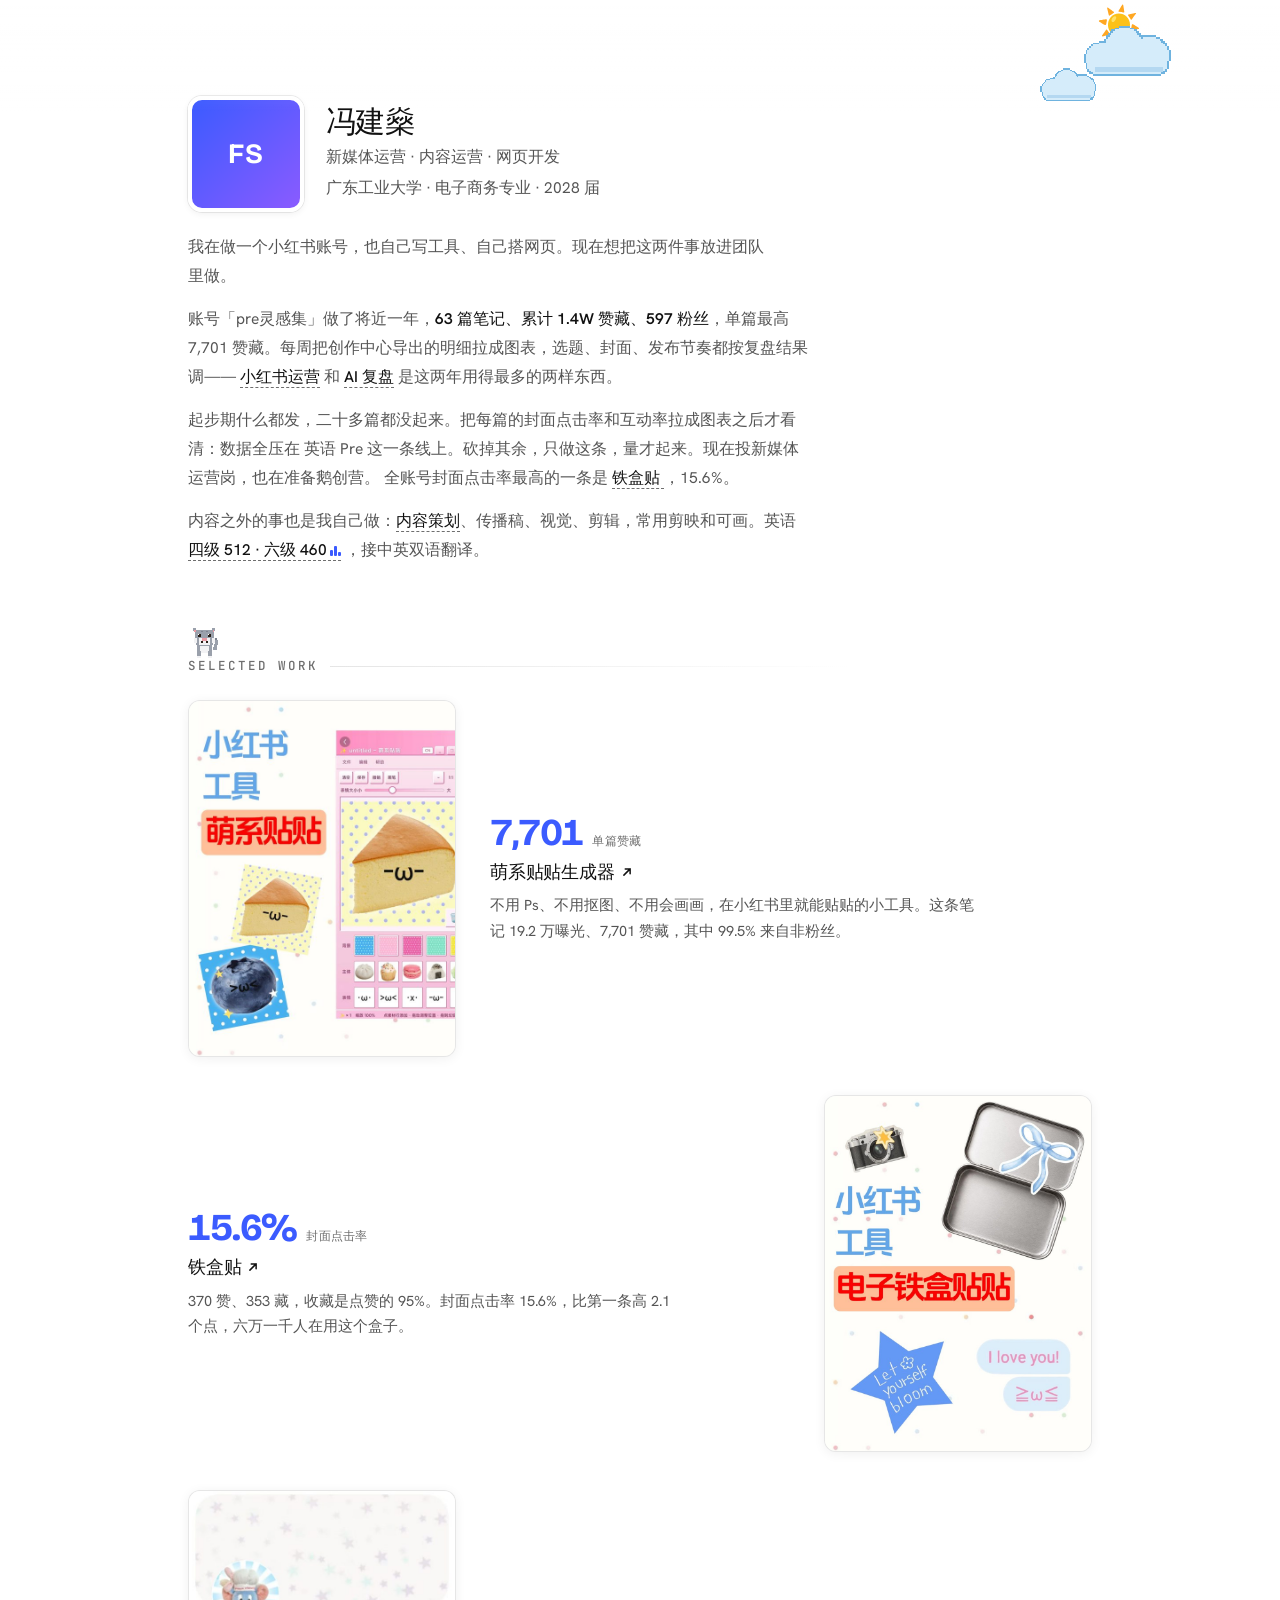
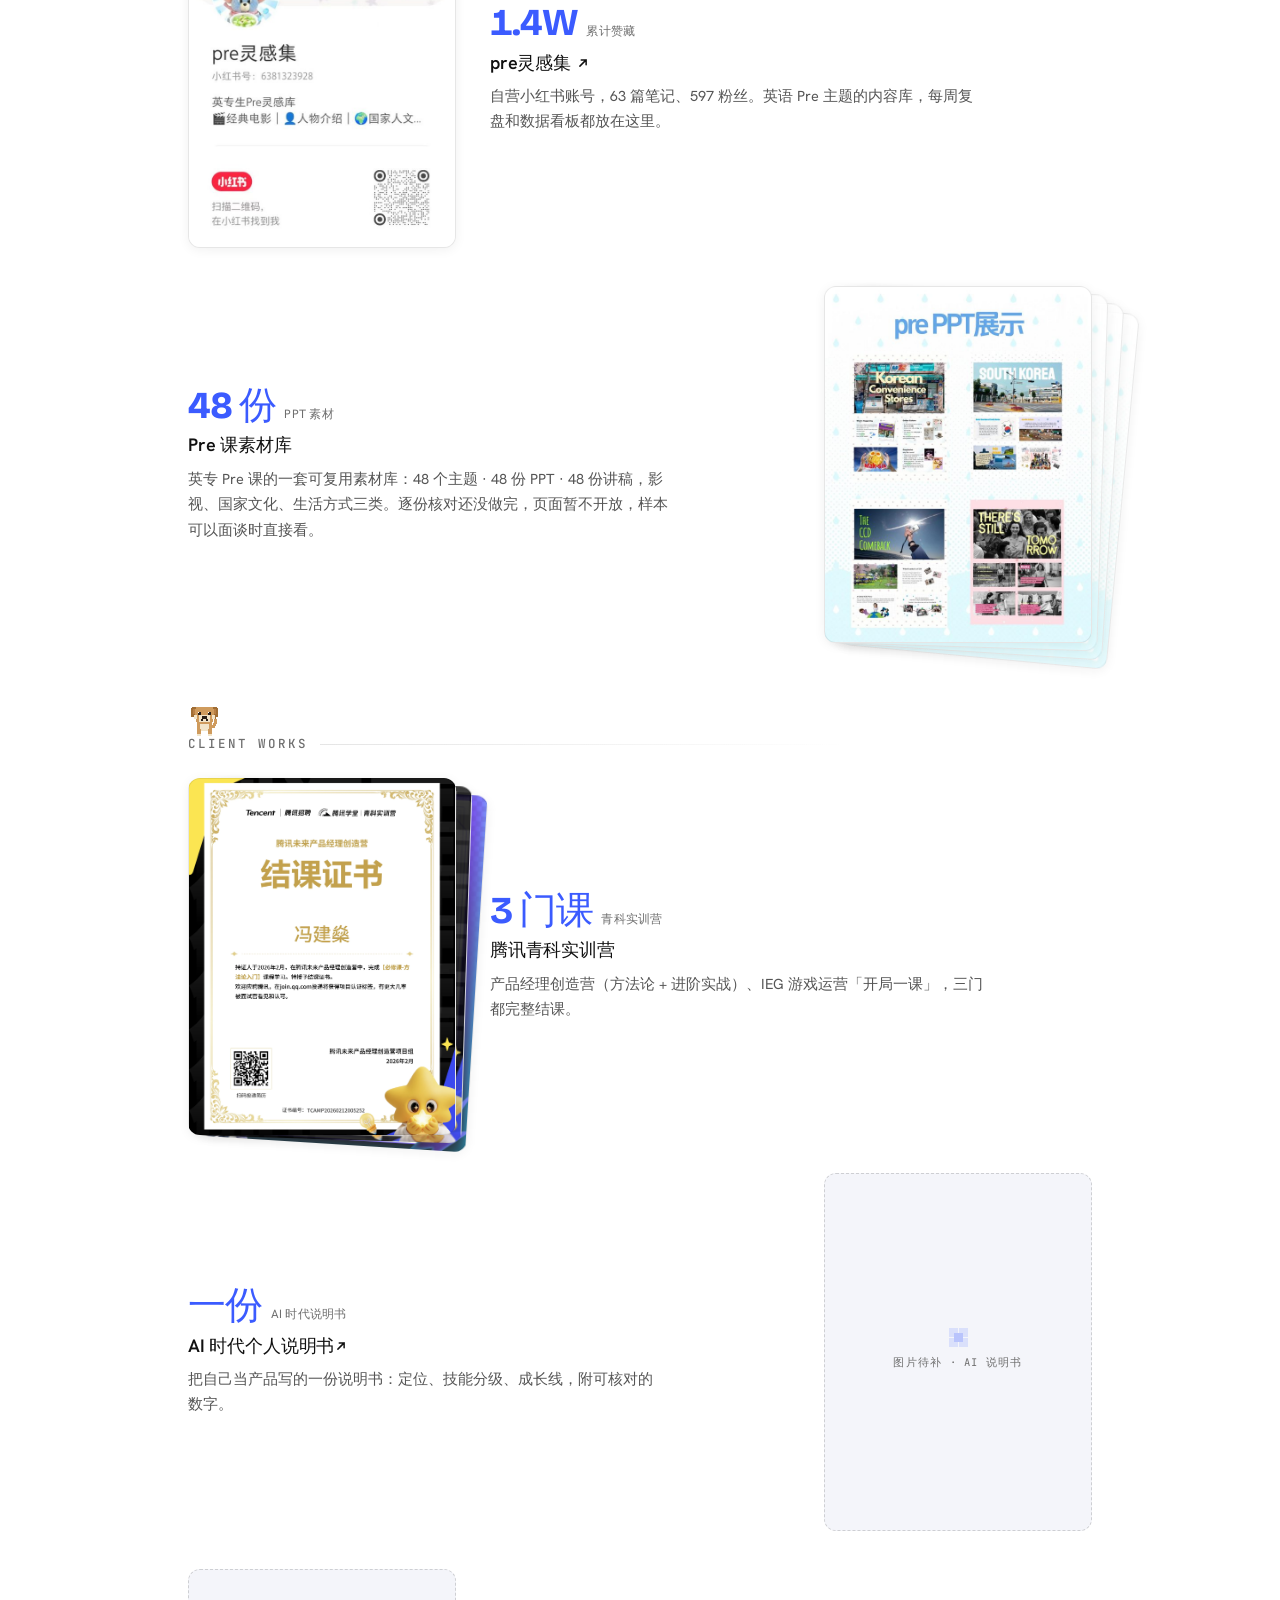
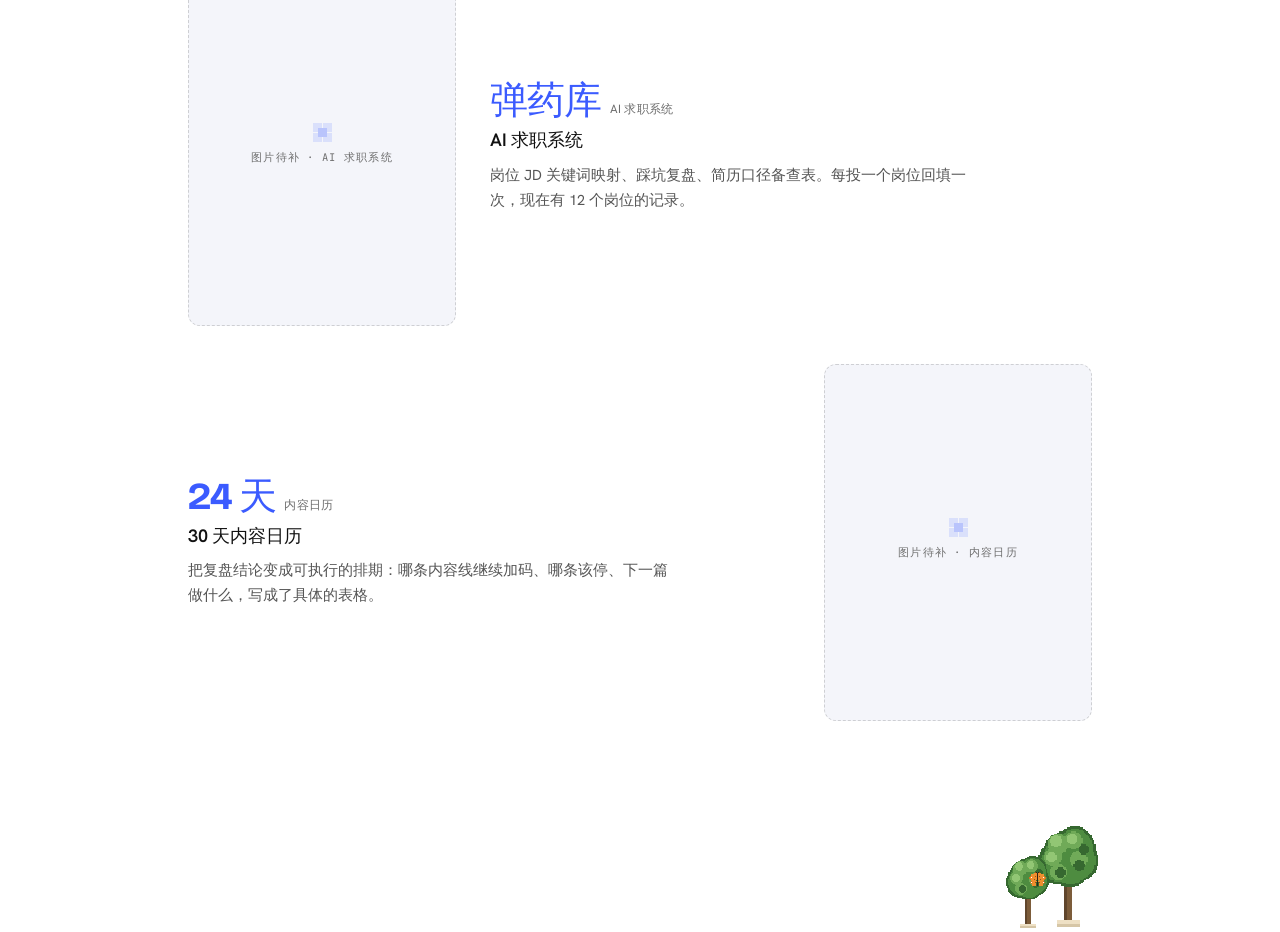
==== commit e25aec26: "去掉身份行里的 JACK；上下站改成带箭头徽标的定宽卡片" ====
--- a/index.html
+++ b/index.html
@@ -3,9 +3,9 @@
 <head>
 <meta charset="utf-8">
 <meta name="viewport" content="width=device-width, initial-scale=1">
-<title>冯建燊 JACK · 个人作品集</title>
-<meta name="description" content="冯建燊（JACK）个人作品集 —— 新媒体运营 / 内容运营 / 网页开发。63 篇小红书笔记、1.4W 赞藏、独立开发的贴纸工具与网页项目。">
-<meta name="author" content="冯建燊 JACK">
+<title>冯建燊 · 个人作品集</title>
+<meta name="description" content="冯建燊 · 个人作品集 —— 新媒体运营 / 内容运营 / 网页开发。63 篇小红书笔记、1.4W 赞藏、独立开发的贴纸工具与网页项目。">
+<meta name="author" content="冯建燊">
 
 <!-- 像素太阳 favicon（SVG 优先，PNG 兜底） -->
 <link rel="icon" type="image/svg+xml" href="assets/img/favicon.svg">
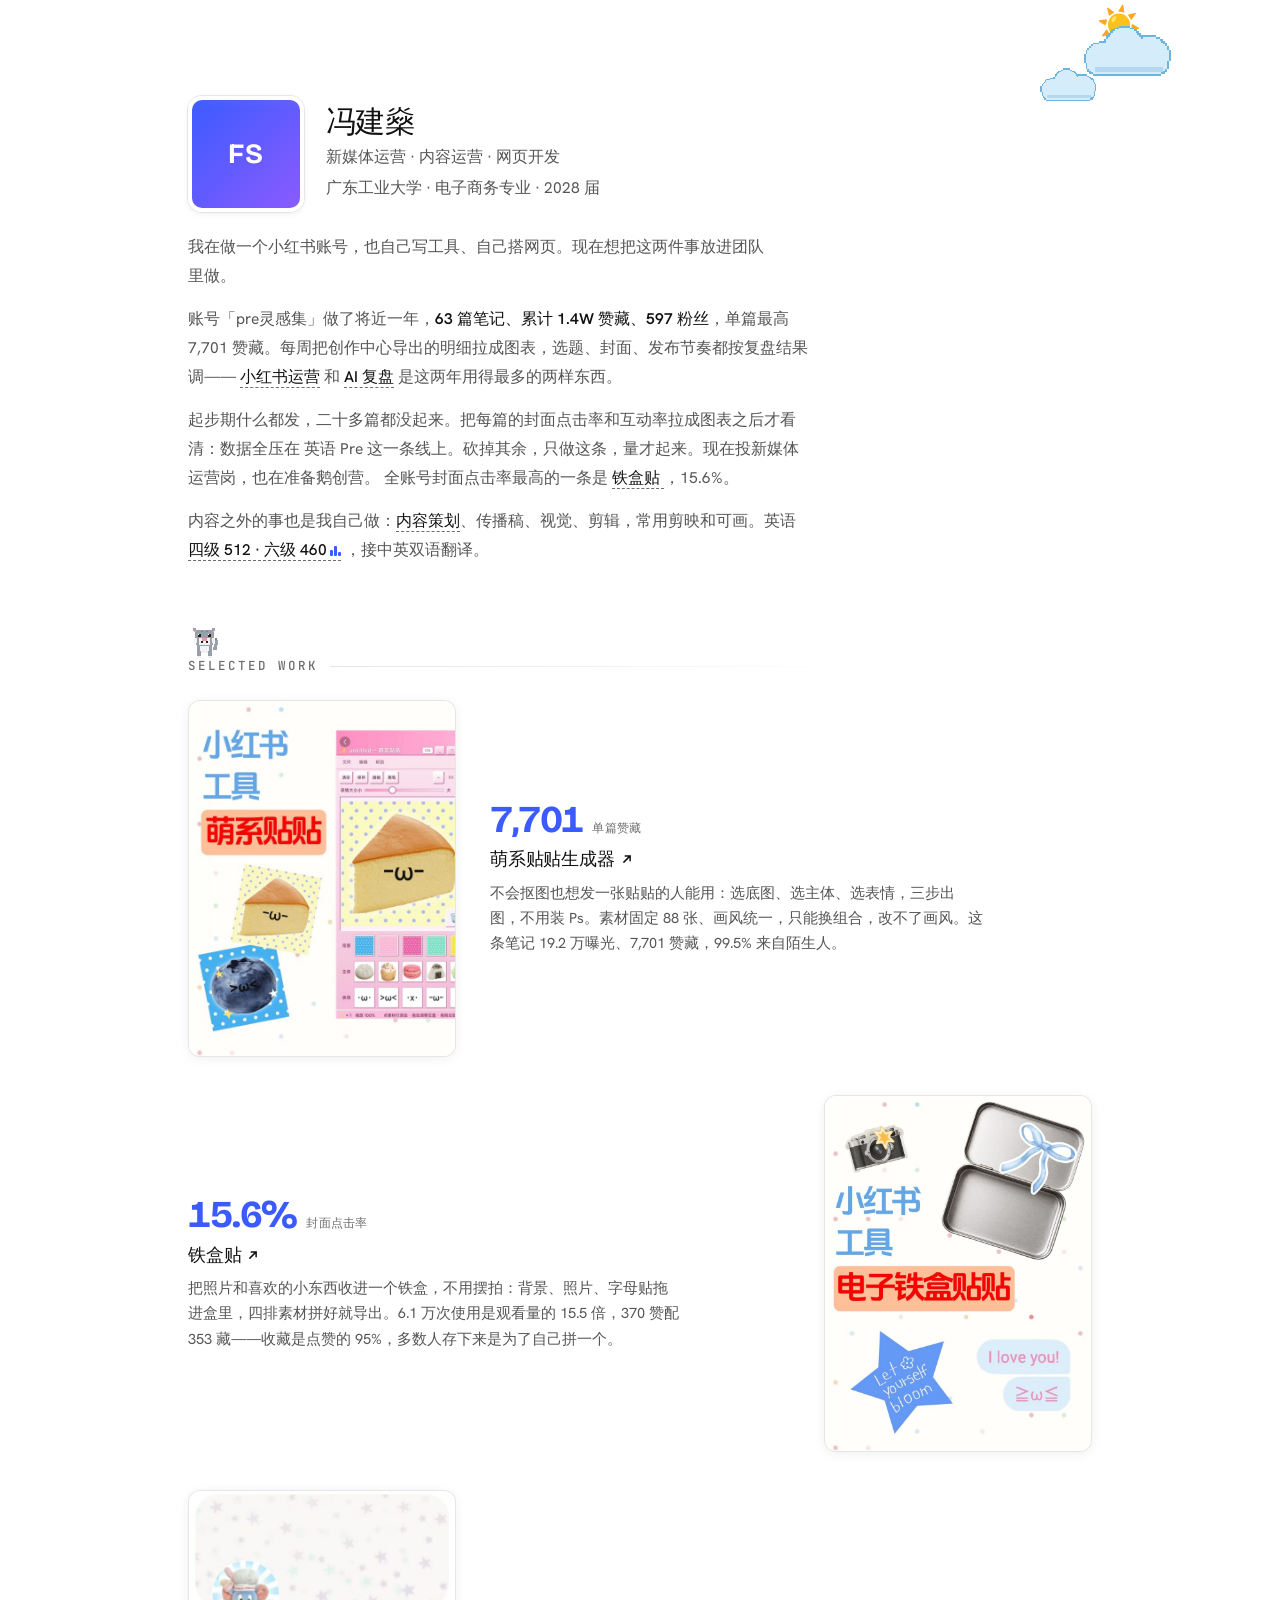
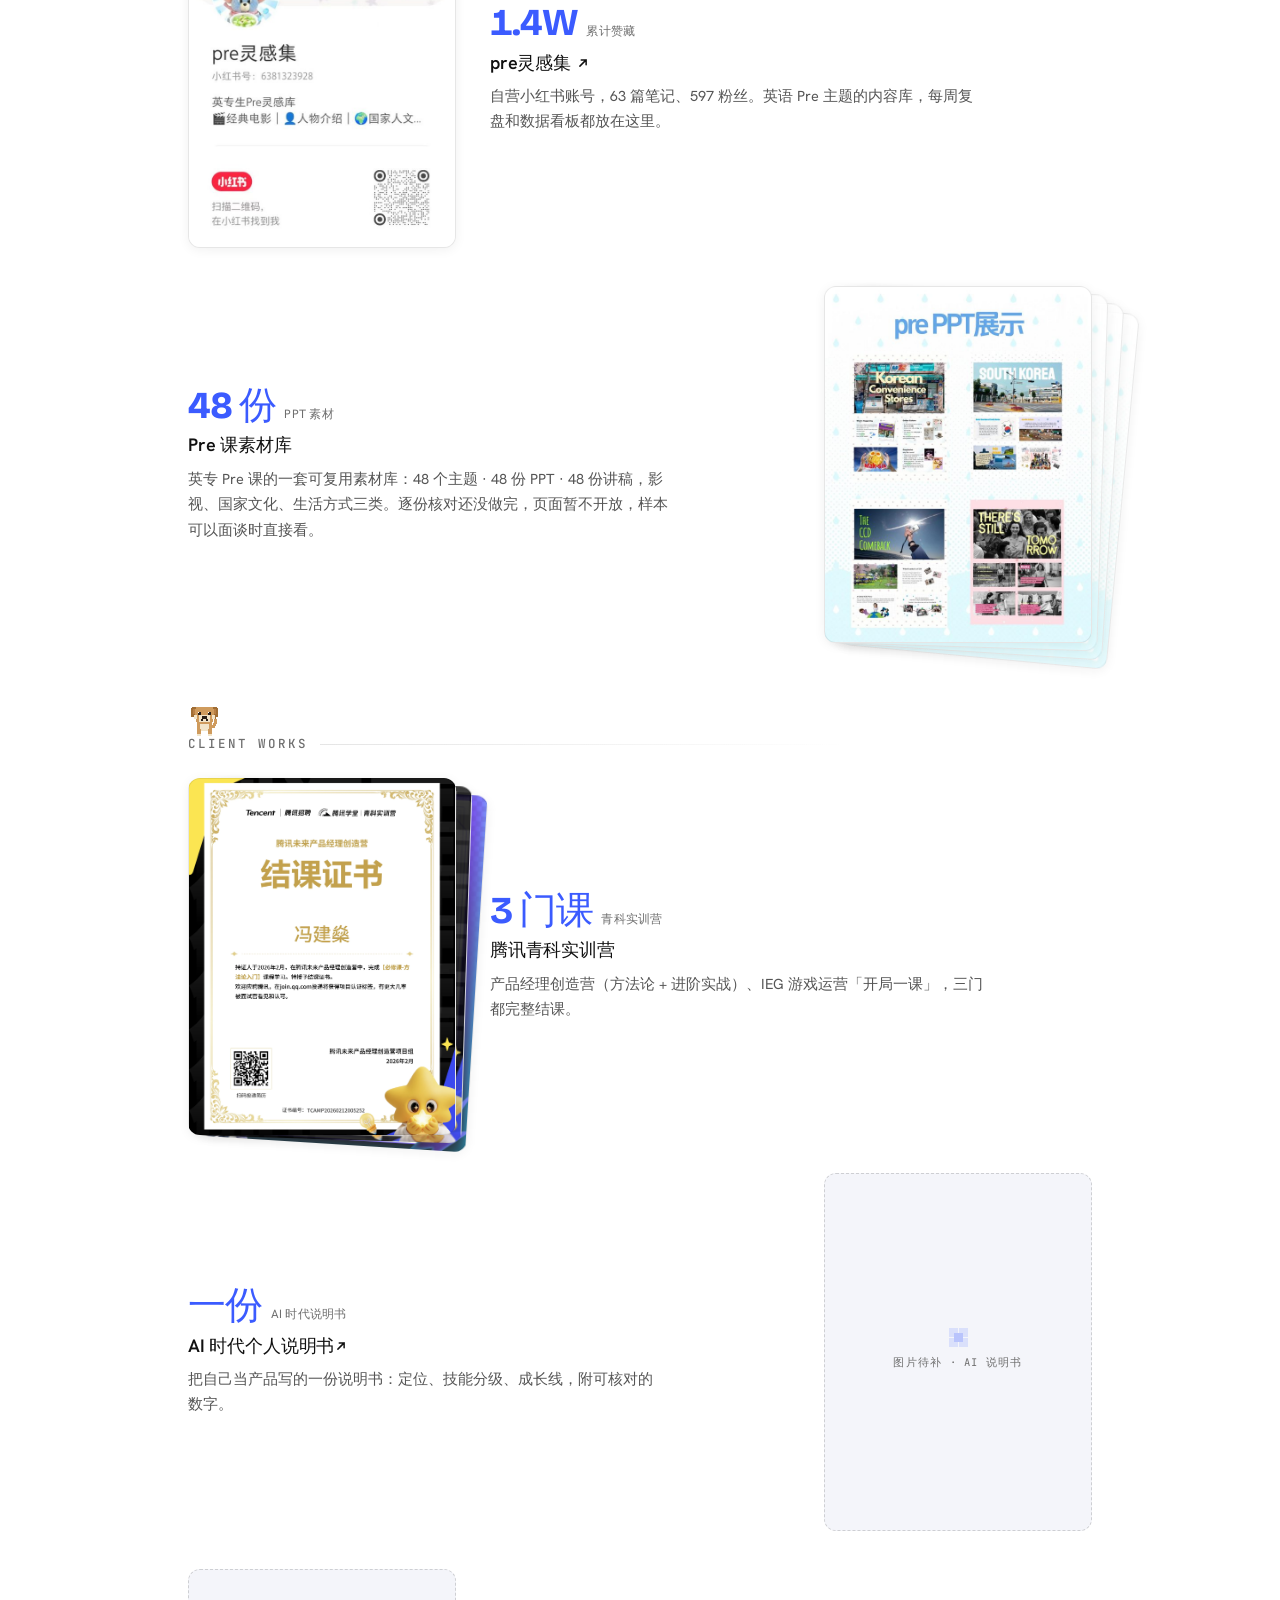
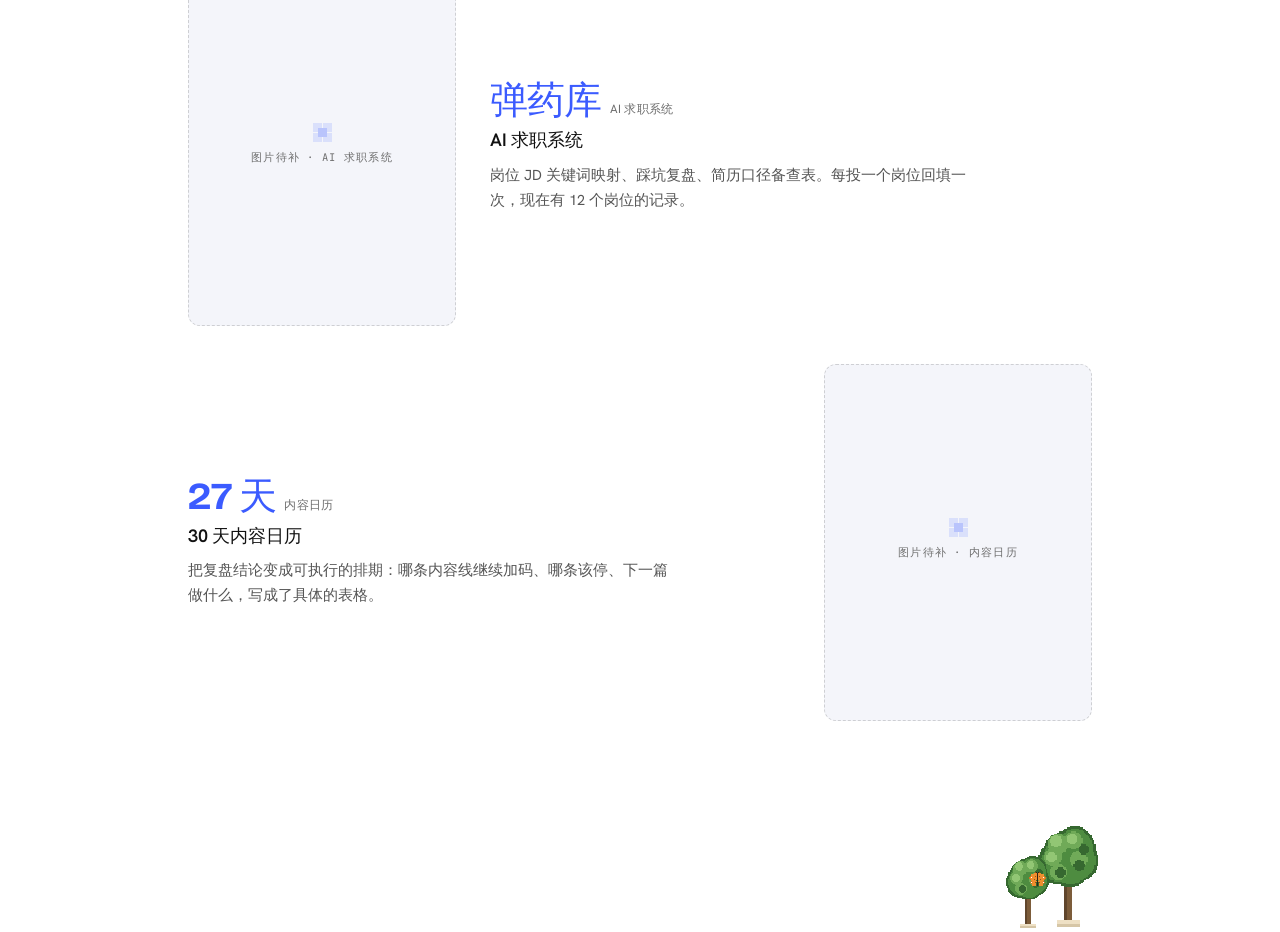
==== commit 80549f8f: "首页两个工具卡介绍改成「给谁用+怎么用+限制+证据」的口径" ====
--- a/index.html
+++ b/index.html
@@ -106,7 +106,7 @@
                   <svg class="project-title-arrow" width="10" height="10"><use href="#i-arrow"/></svg>
                 </a>
               </h3>
-              <p class="project-description">不用 Ps、不用抠图、不用会画画，在小红书里就能贴贴的小工具。这条笔记 19.2 万曝光、7,701 赞藏，其中 99.5% 来自非粉丝。
+              <p class="project-description">不会抠图也想发一张贴贴的人能用：选底图、选主体、选表情，三步出图，不用装 Ps。素材固定 88 张、画风统一，只能换组合，改不了画风。这条笔记 19.2 万曝光、7,701 赞藏，99.5% 来自陌生人。
               </p>
             </div>
           </li>
@@ -120,7 +120,7 @@
                   <svg class="project-title-arrow" width="10" height="10"><use href="#i-arrow"/></svg>
                 </a>
               </h3>
-              <p class="project-description">370 赞、353 藏，收藏是点赞的 95%。封面点击率 15.6%，比第一条高 2.1 个点，六万一千人在用这个盒子。
+              <p class="project-description">把照片和喜欢的小东西收进一个铁盒，不用摆拍：背景、照片、字母贴拖进盒里，四排素材拼好就导出。6.1 万次使用是观看量的 15.5 倍，370 赞配 353 藏——收藏是点赞的 95%，多数人存下来是为了自己拼一个。
               </p>
             </div>
           </li>
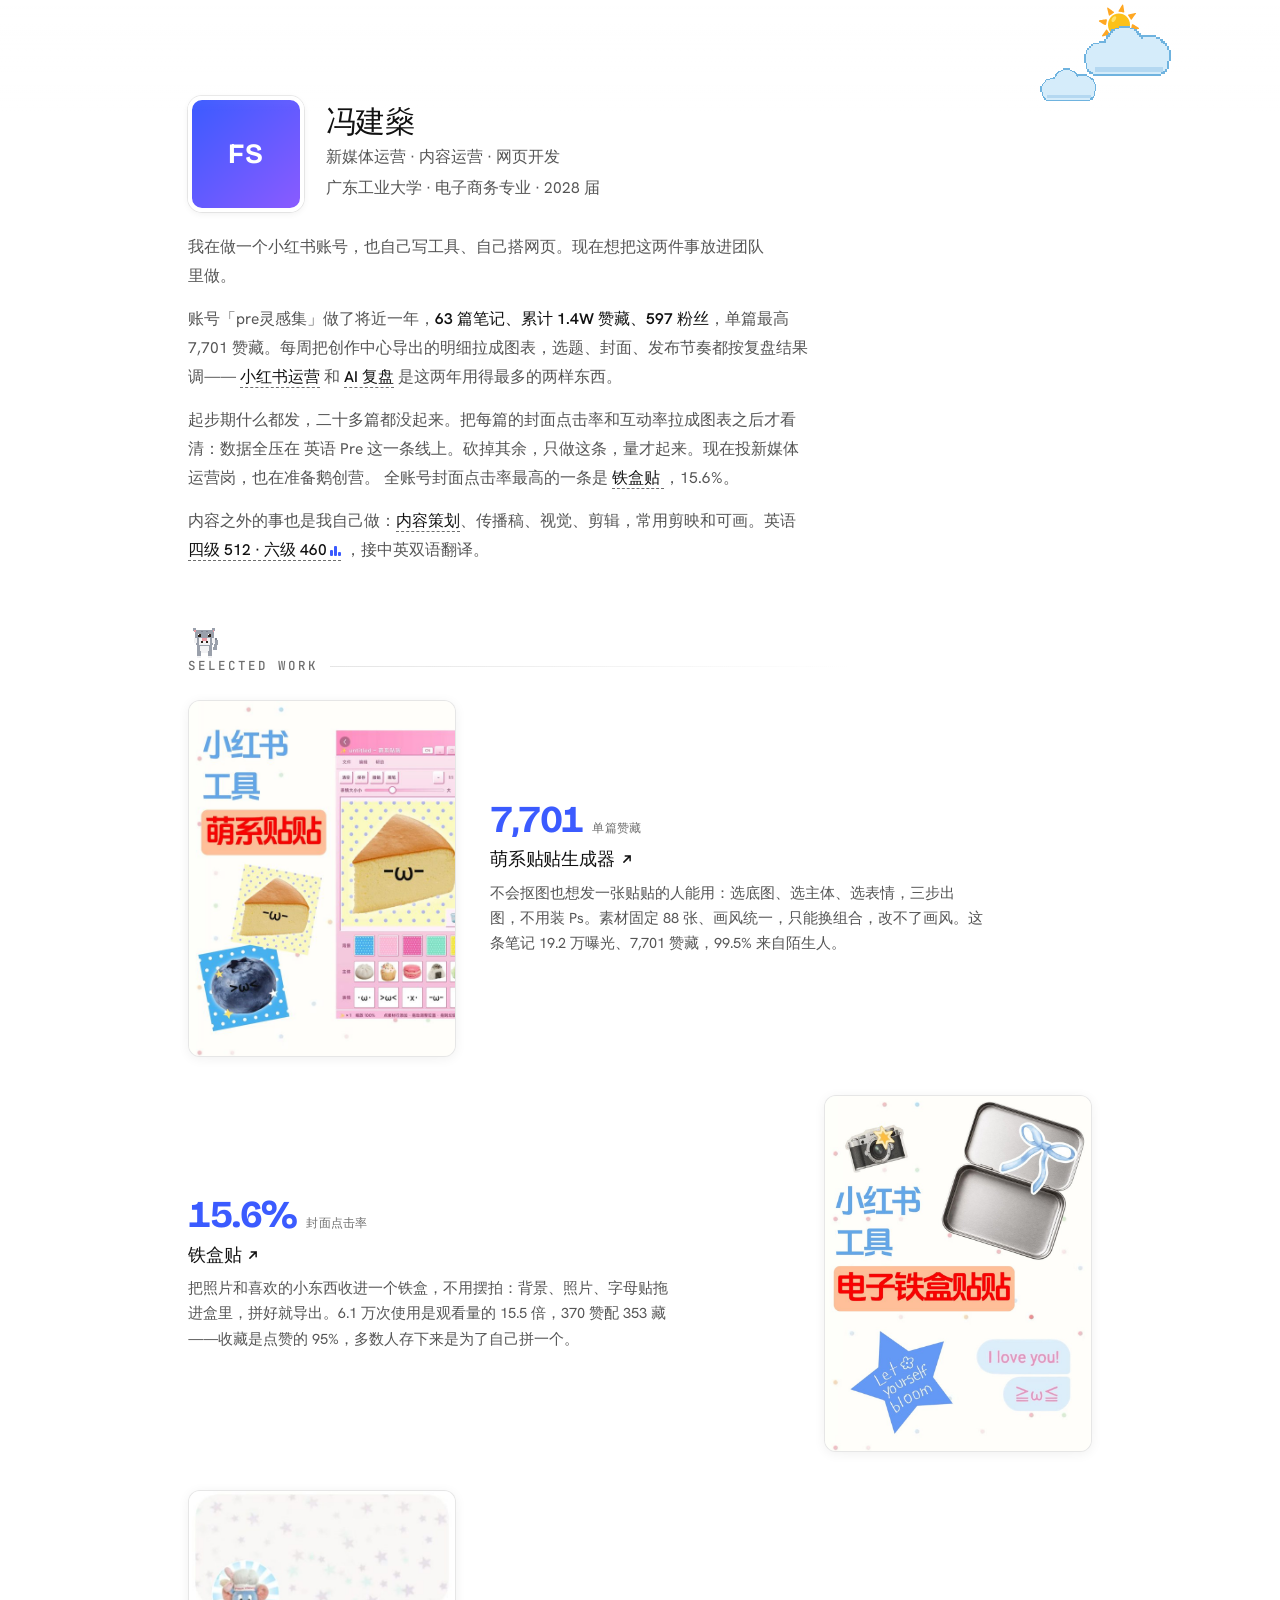
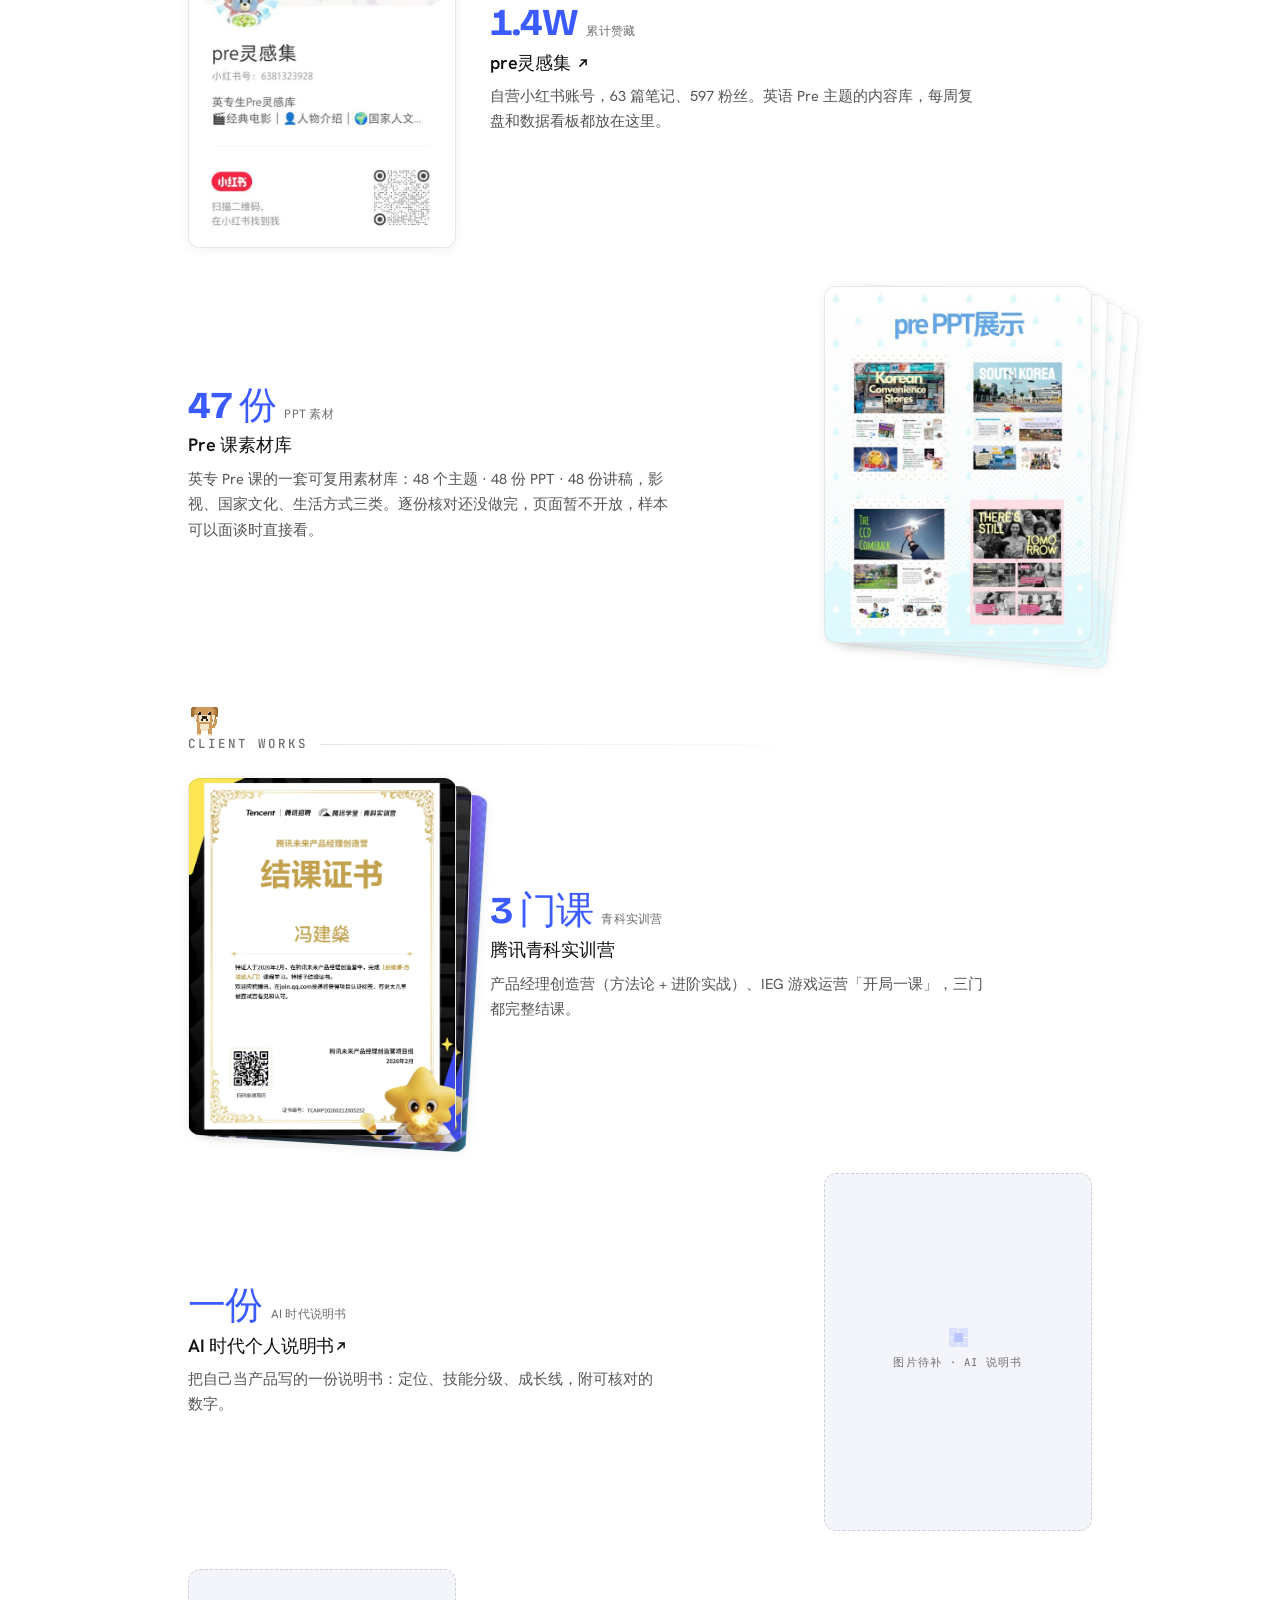
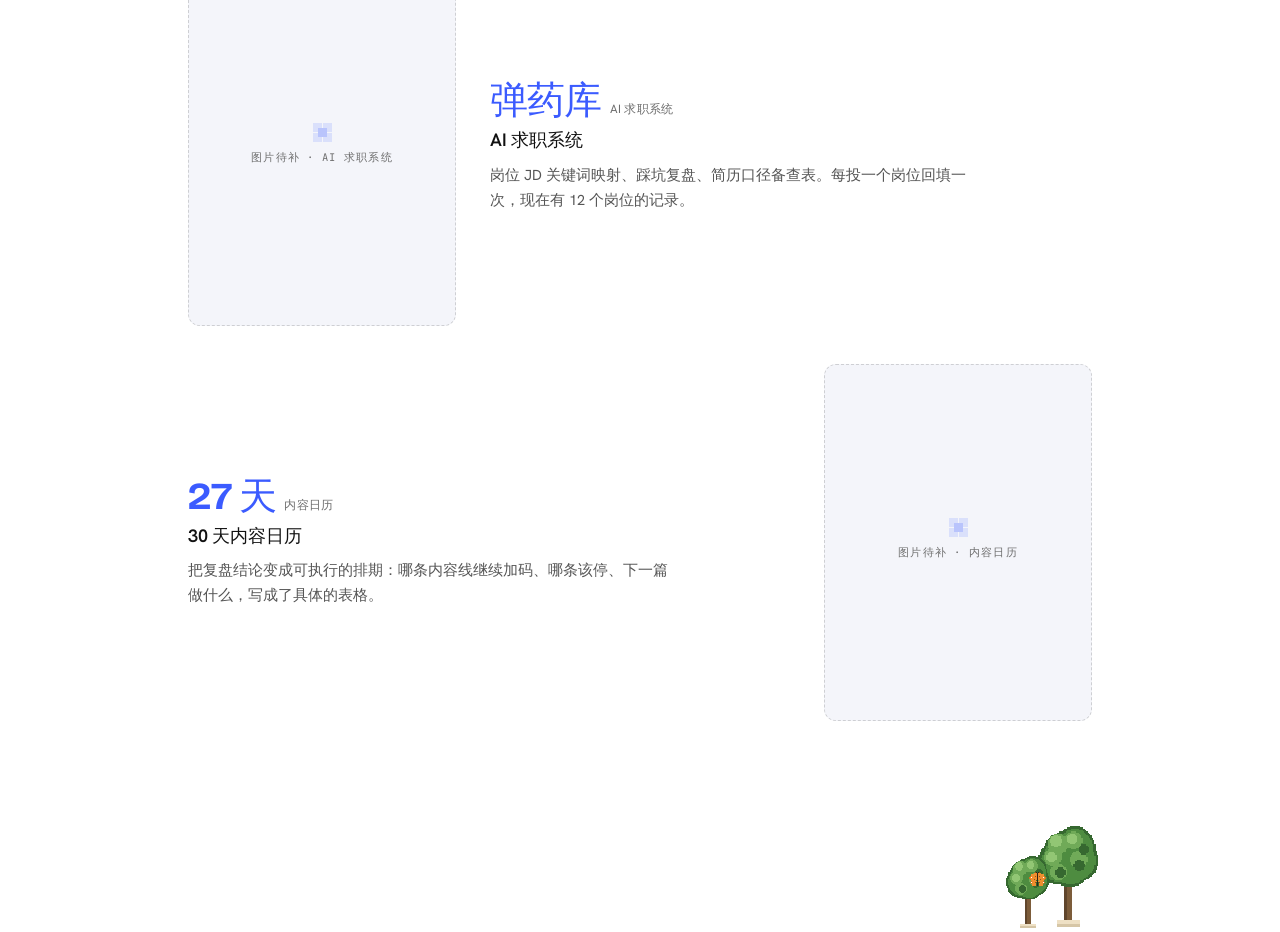
==== commit 5ecbf95e: "两个工具详情页：首屏讲人话、摘要补用法、01 补工具边界、03 加一屏说明" ====
--- a/index.html
+++ b/index.html
@@ -120,7 +120,7 @@
                   <svg class="project-title-arrow" width="10" height="10"><use href="#i-arrow"/></svg>
                 </a>
               </h3>
-              <p class="project-description">把照片和喜欢的小东西收进一个铁盒，不用摆拍：背景、照片、字母贴拖进盒里，四排素材拼好就导出。6.1 万次使用是观看量的 15.5 倍，370 赞配 353 藏——收藏是点赞的 95%，多数人存下来是为了自己拼一个。
+              <p class="project-description">把照片和喜欢的小东西收进一个铁盒，不用摆拍：背景、照片、字母贴拖进盒里，拼好就导出。6.1 万次使用是观看量的 15.5 倍，370 赞配 353 藏——收藏是点赞的 95%，多数人存下来是为了自己拼一个。
               </p>
             </div>
           </li>
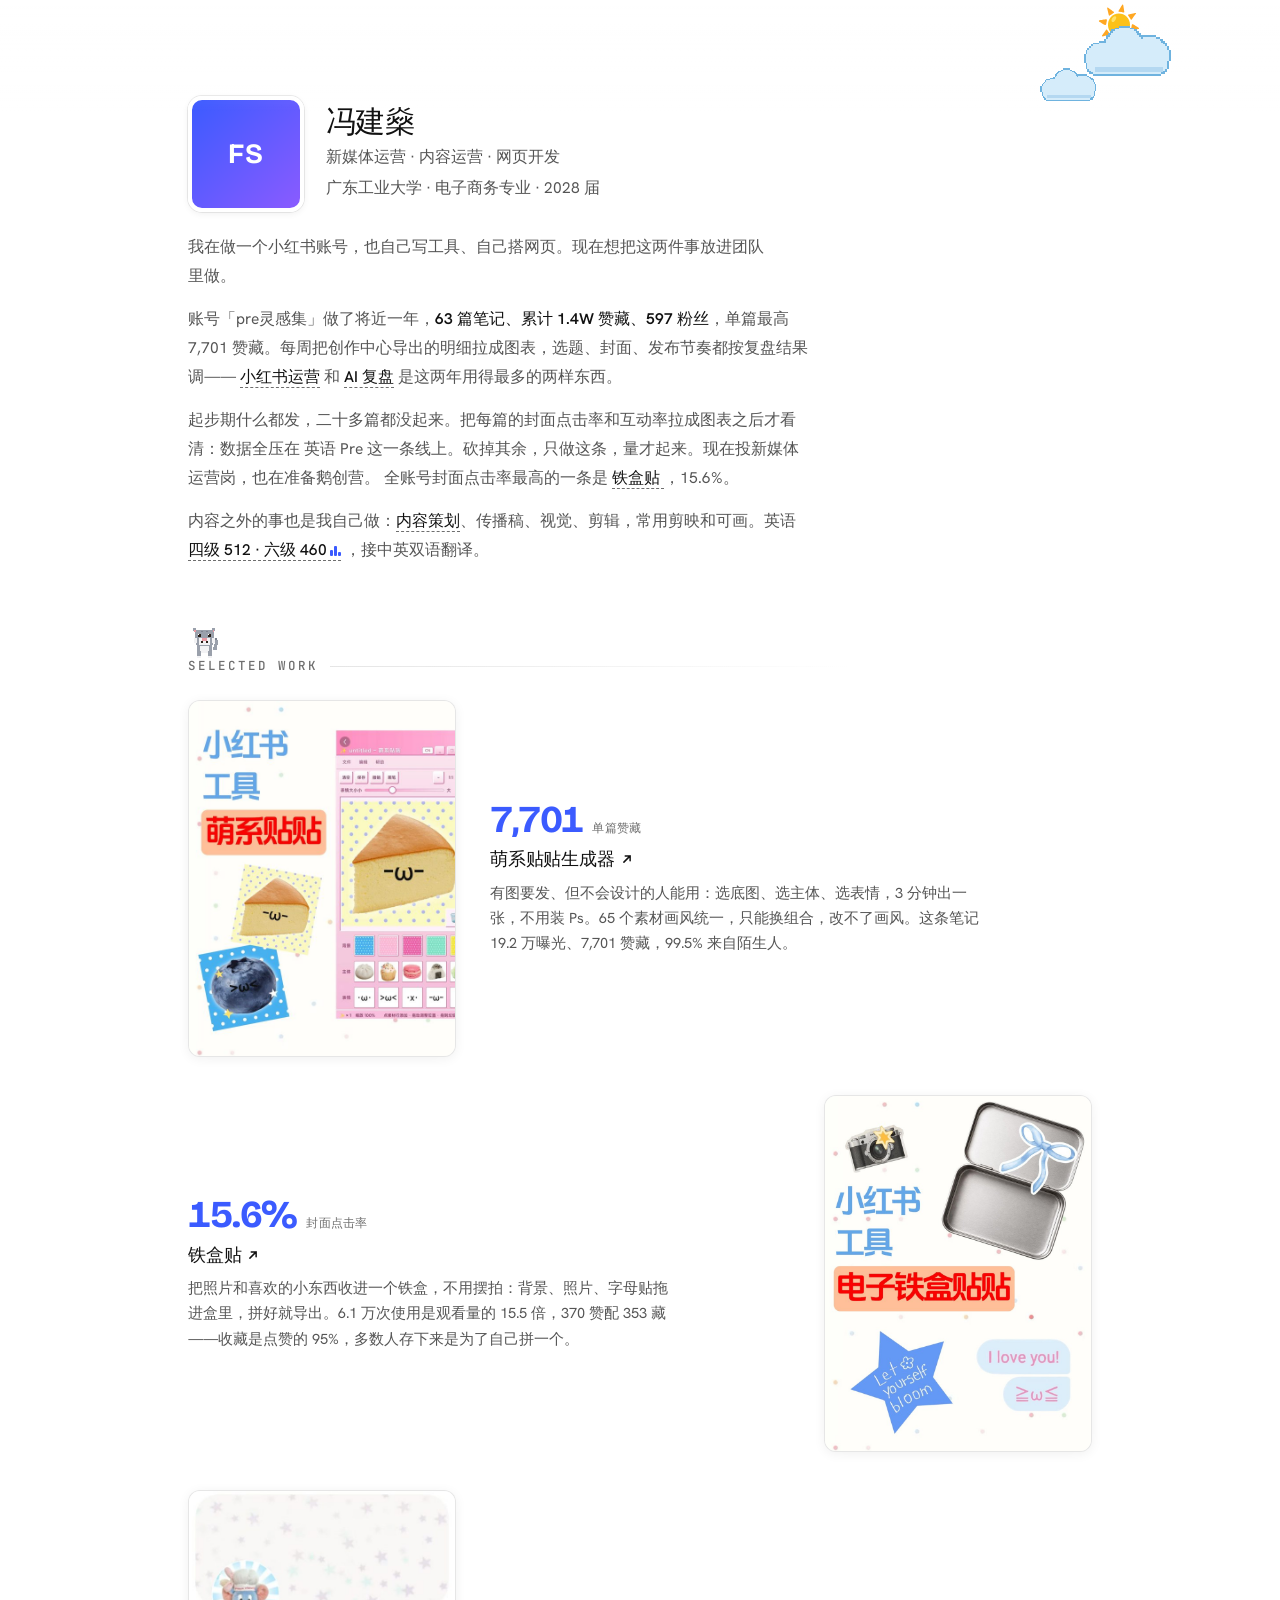
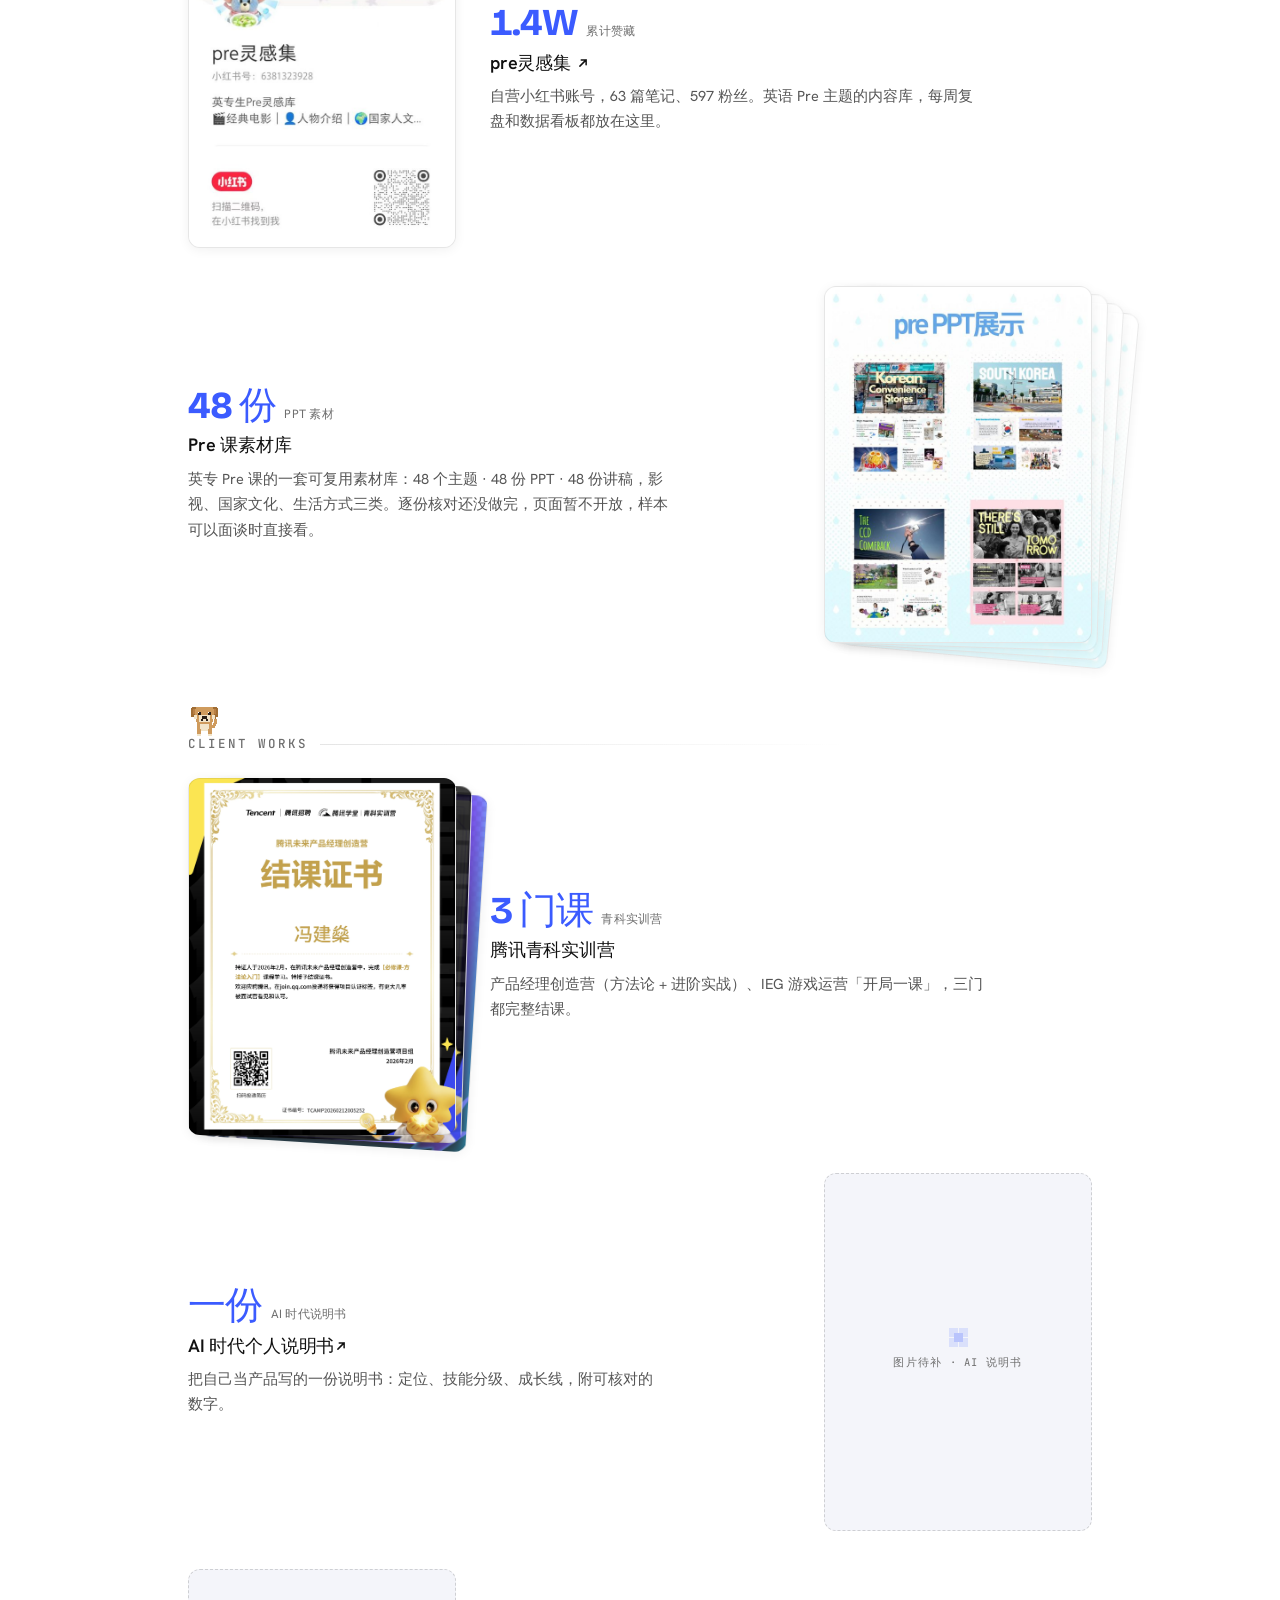
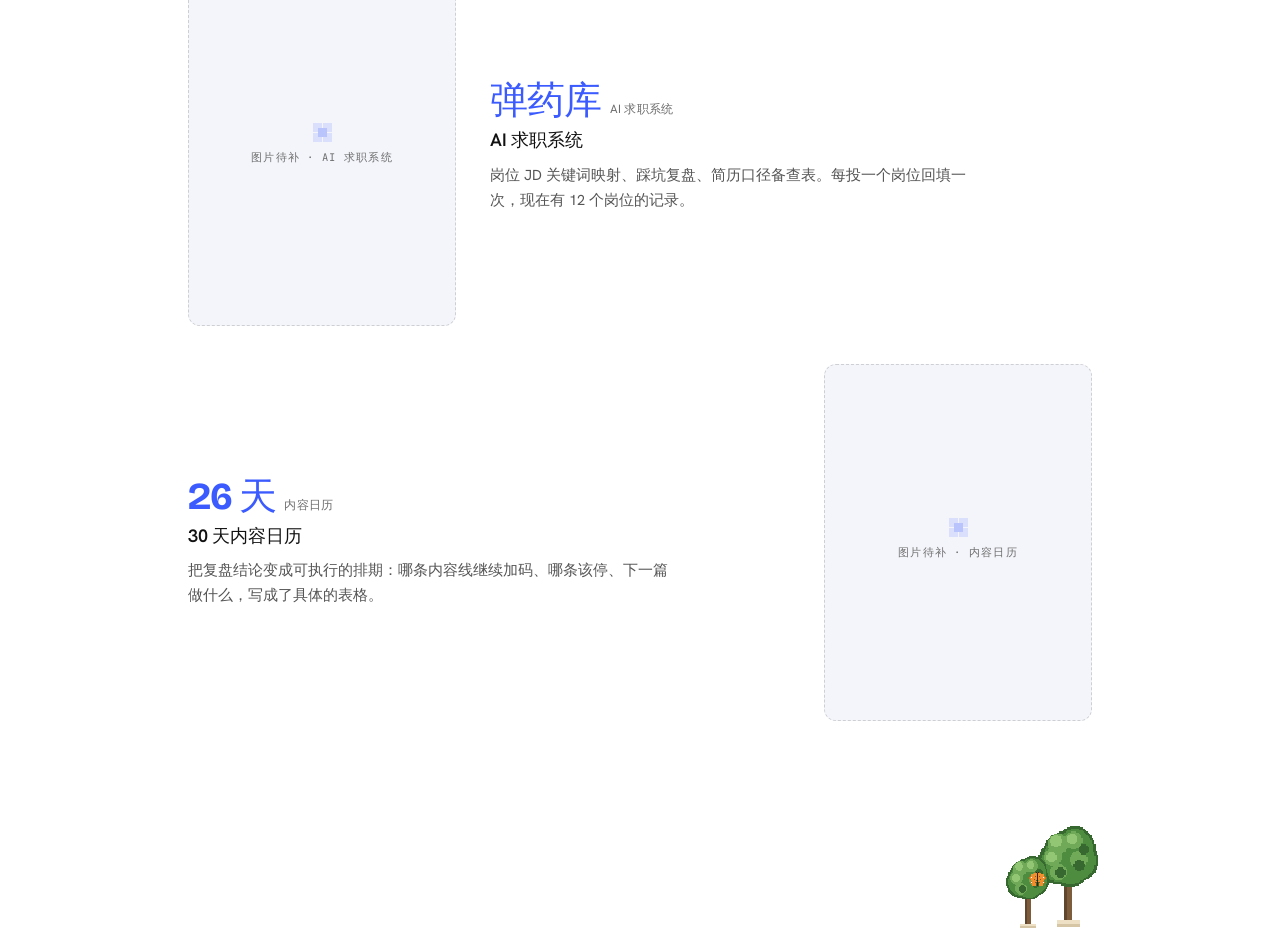
==== commit 6a008c57: "萌系贴详情页按用户洞察报告改：定位改3分钟/人群写实、素材口径改43+16+6、新增08还没做完的部分、07补素材来源" ====
--- a/index.html
+++ b/index.html
@@ -106,7 +106,7 @@
                   <svg class="project-title-arrow" width="10" height="10"><use href="#i-arrow"/></svg>
                 </a>
               </h3>
-              <p class="project-description">不会抠图也想发一张贴贴的人能用：选底图、选主体、选表情，三步出图，不用装 Ps。素材固定 88 张、画风统一，只能换组合，改不了画风。这条笔记 19.2 万曝光、7,701 赞藏，99.5% 来自陌生人。
+              <p class="project-description">有图要发、但不会设计的人能用：选底图、选主体、选表情，3 分钟出一张，不用装 Ps。65 个素材画风统一，只能换组合，改不了画风。这条笔记 19.2 万曝光、7,701 赞藏，99.5% 来自陌生人。
               </p>
             </div>
           </li>
